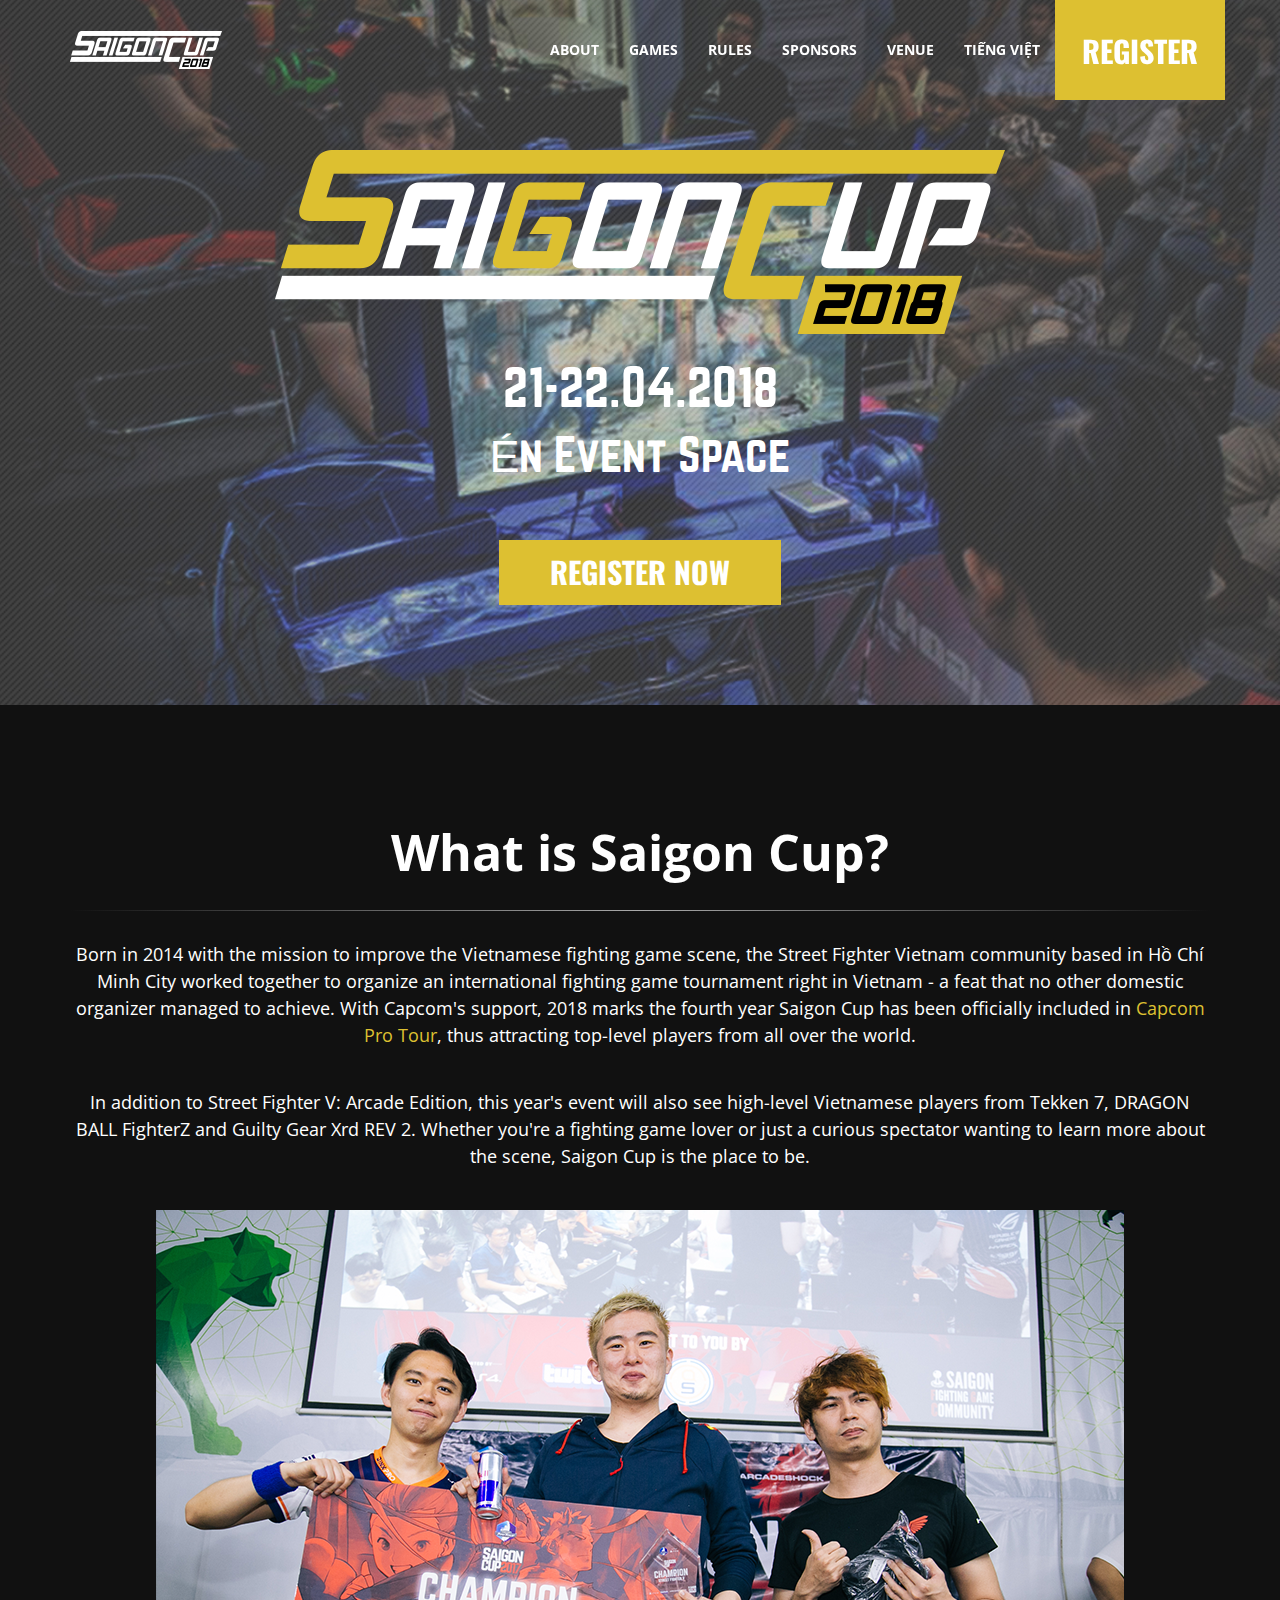
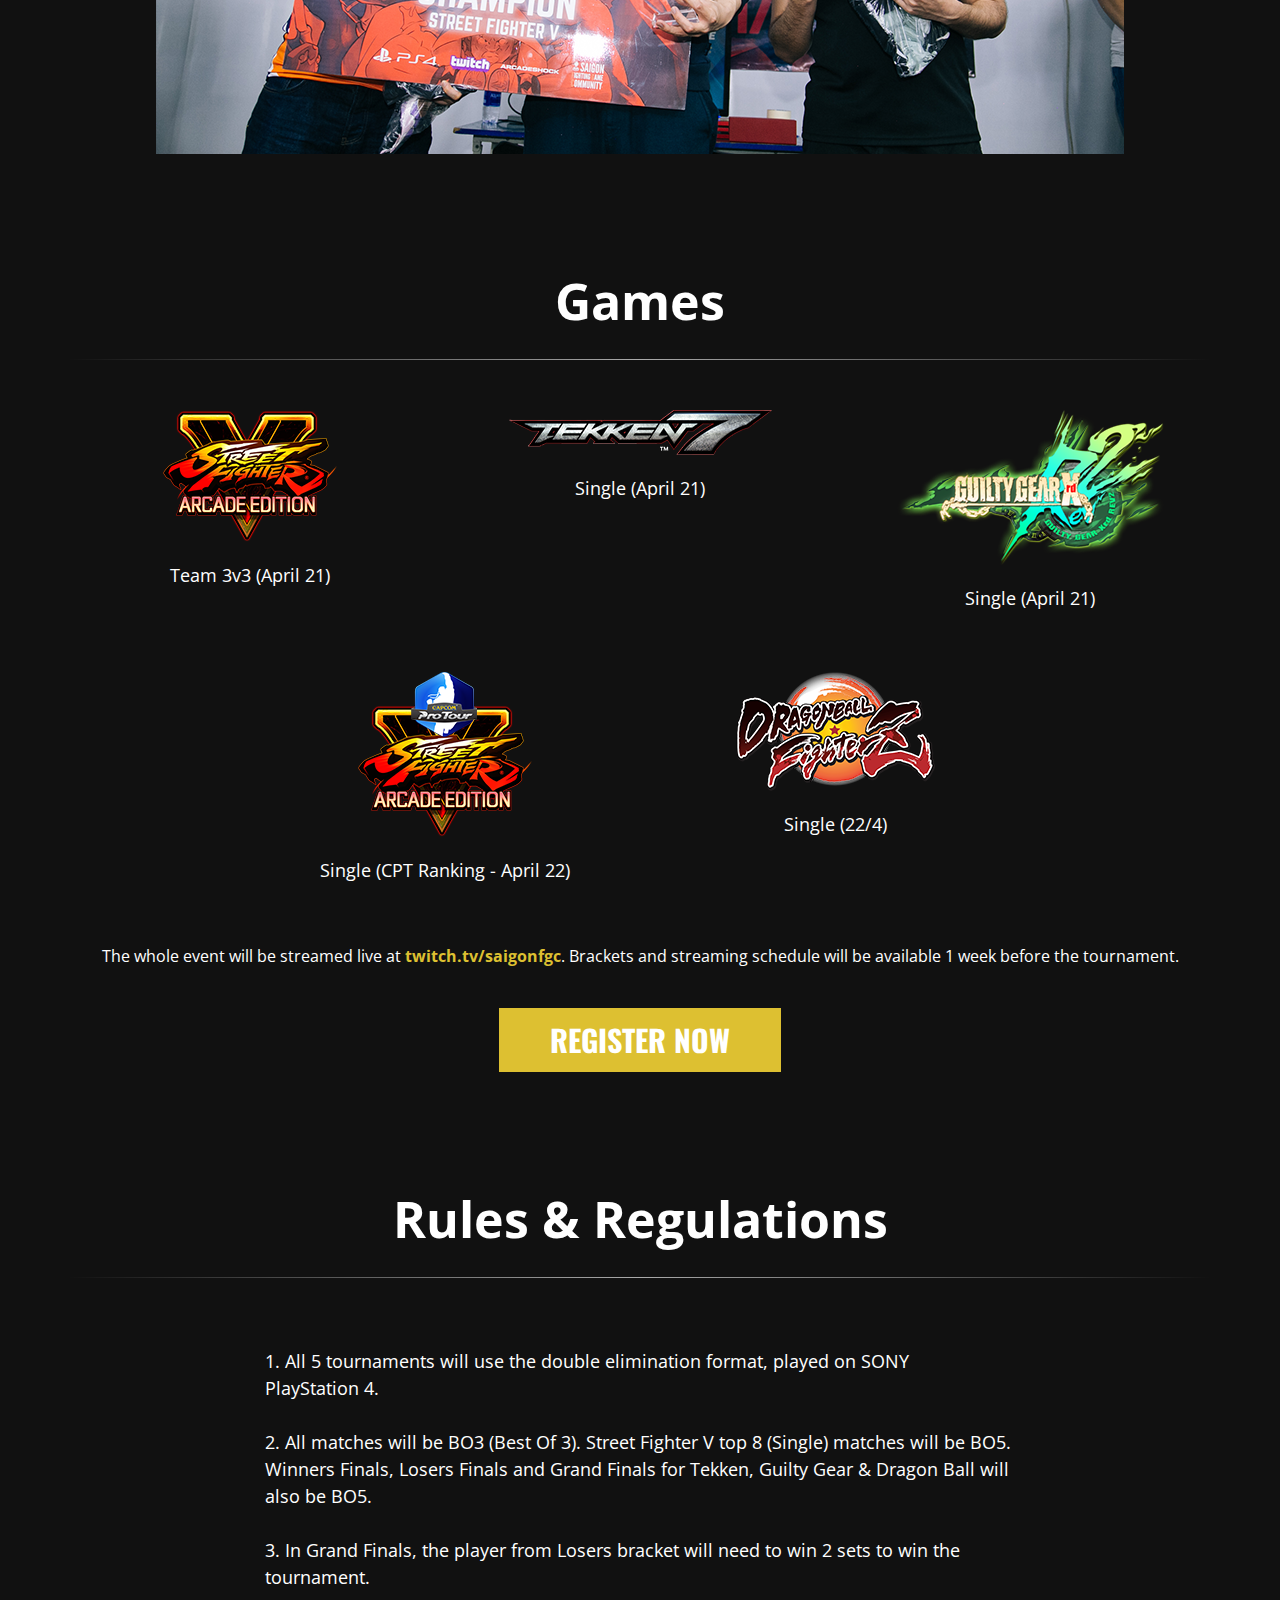
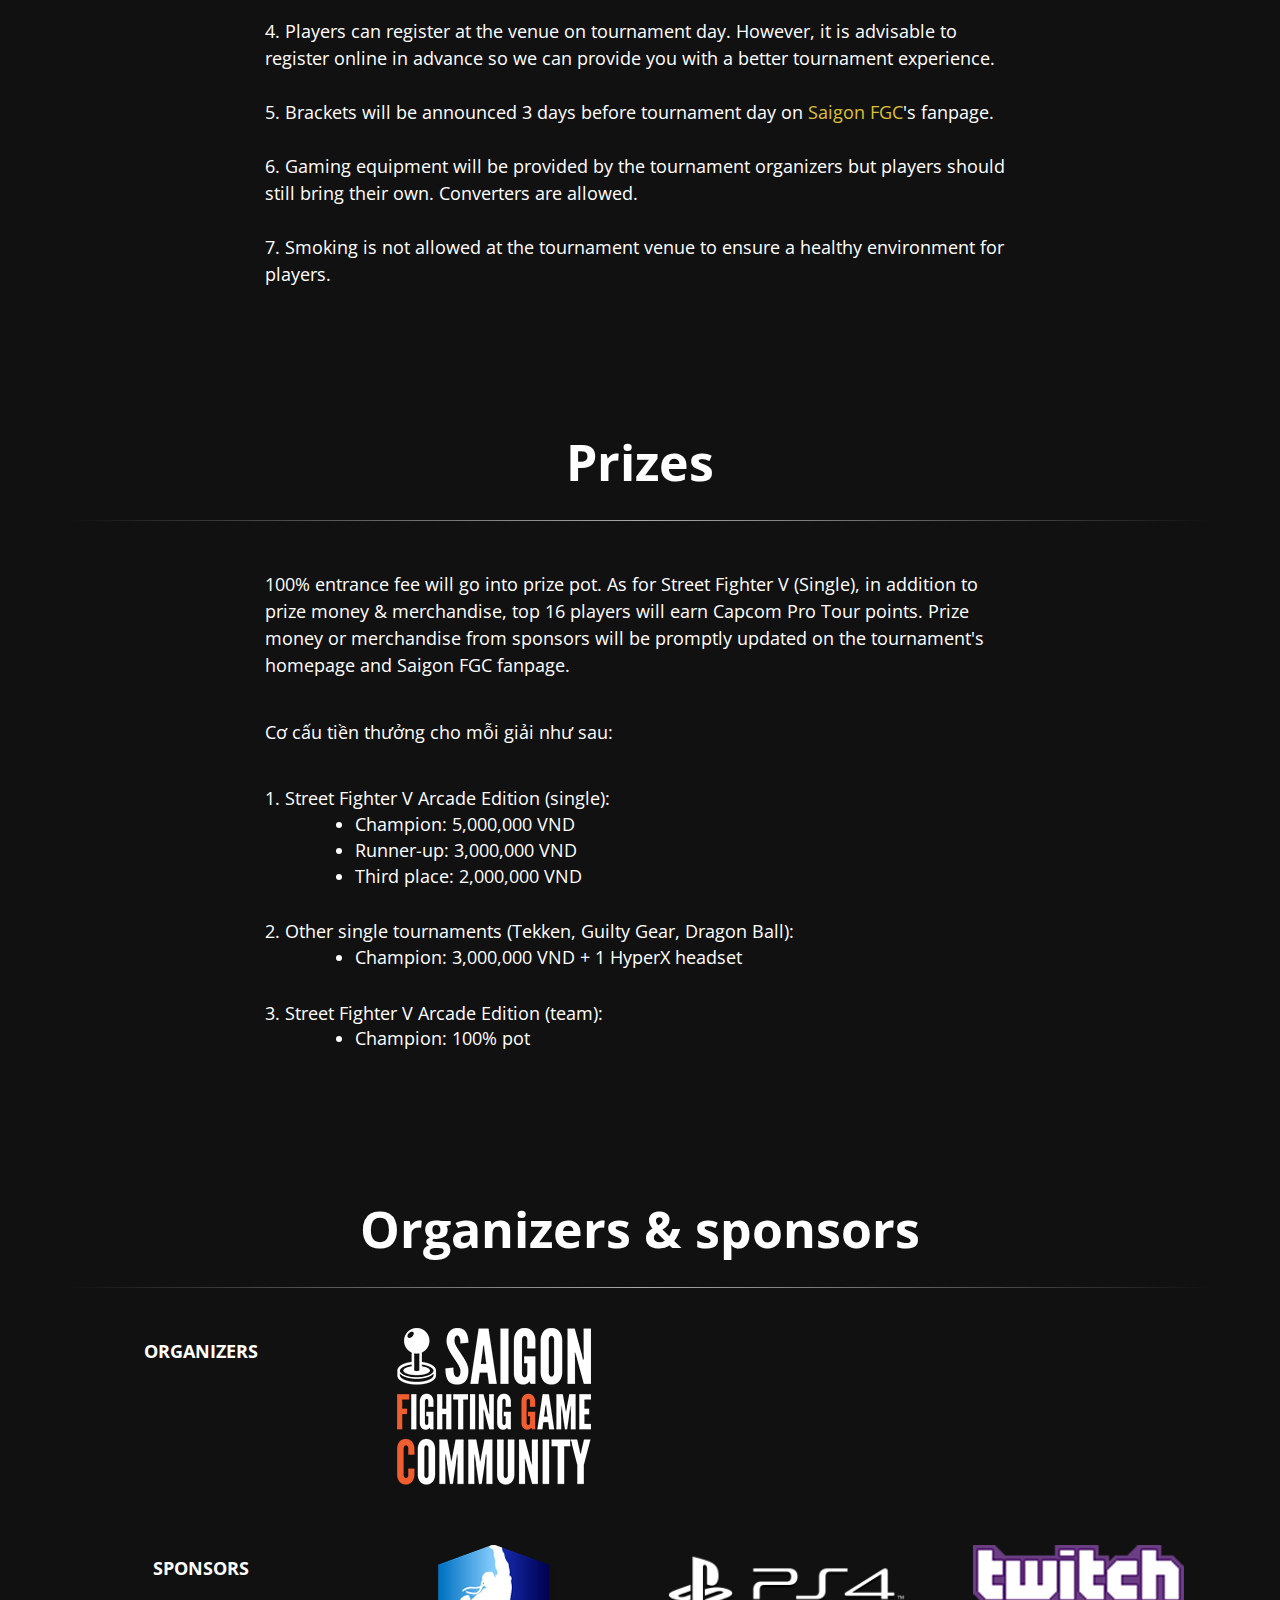
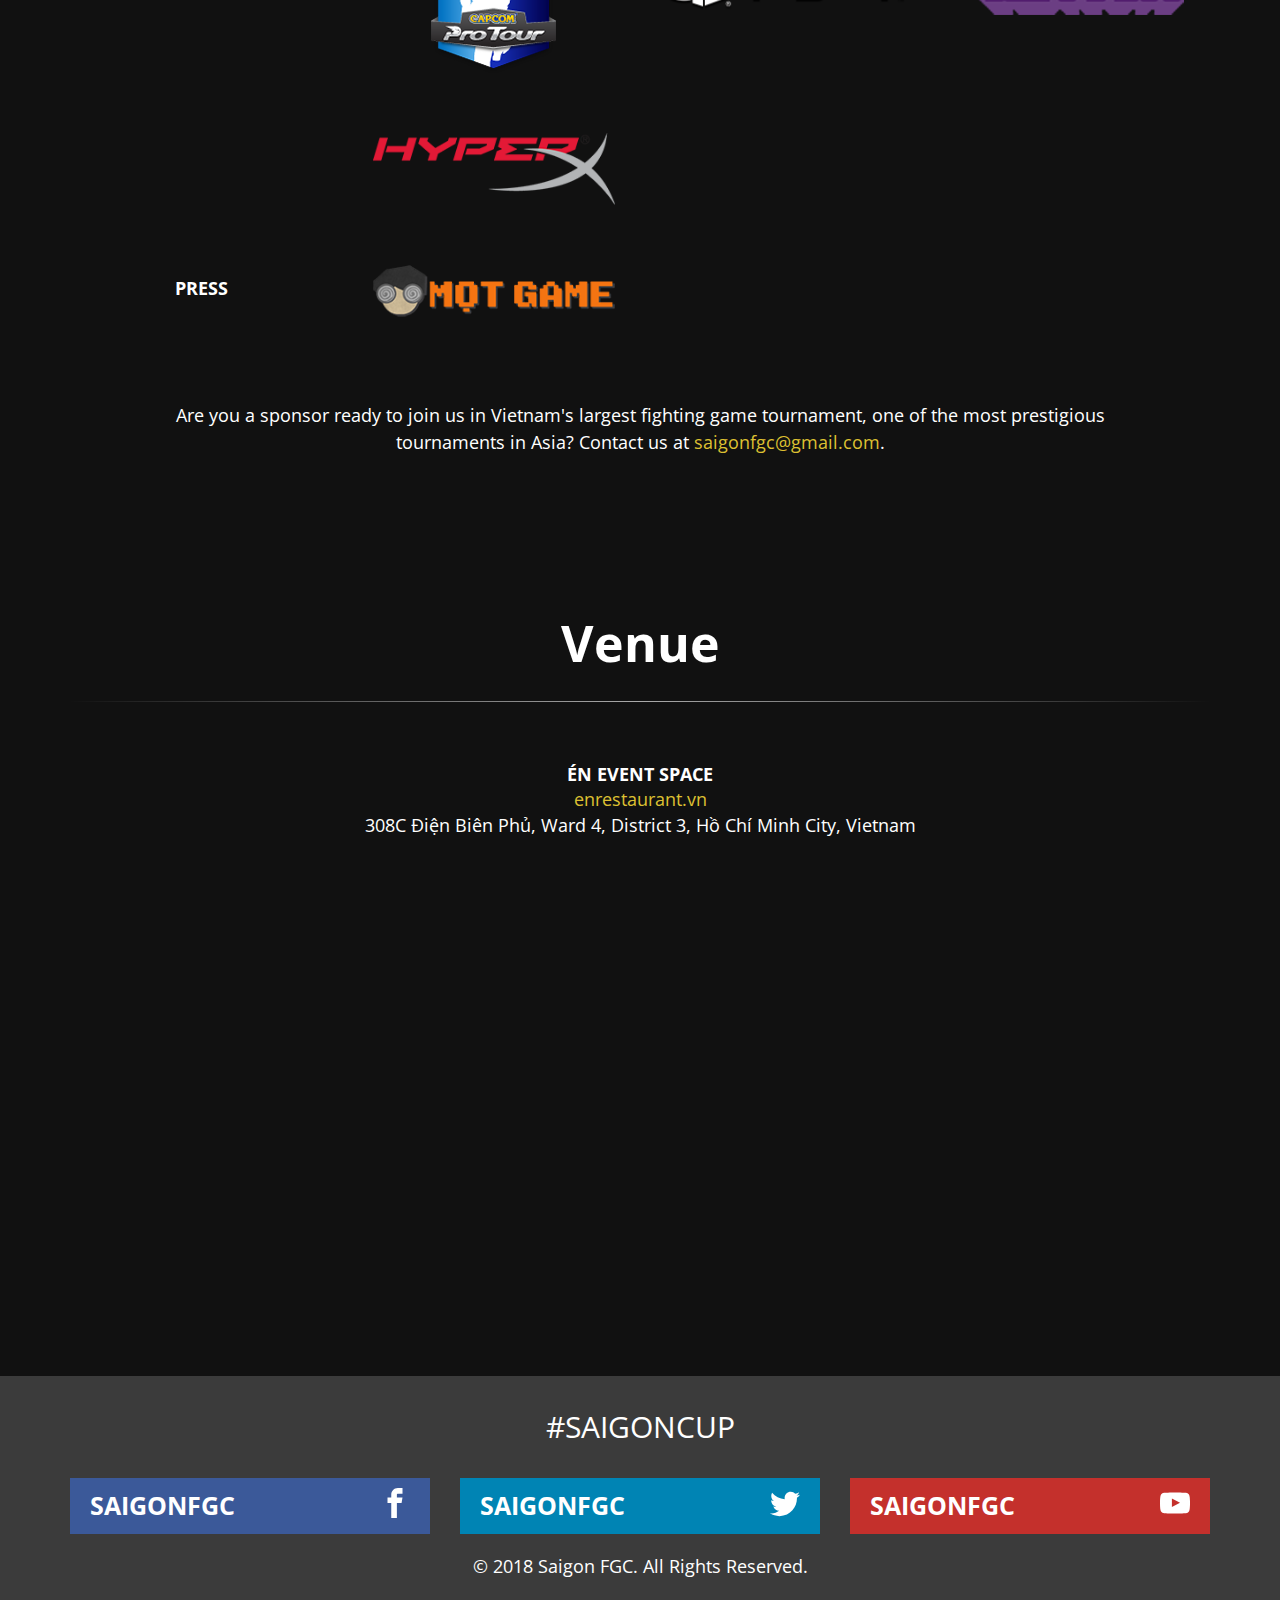
==== en/index.html @ dfd93132 "Update documentation" ====
<!doctype html> <html> <head> <meta content="IE=edge" http-equiv=X-UA-Compatible> <meta charset=utf-8> <meta name=viewport content="width=device-width, initial-scale=1, shrink-to-fit=no"> <link rel=apple-touch-icon sizes=180x180 href="/apple-touch-icon.png"> <link rel=icon type="image/png" href="/favicon-32x32.png" sizes=32x32> <link rel=icon type="image/png" href="/favicon-16x16.png" sizes=16x16> <link rel=manifest href="/manifest.json"> <link rel=mask-icon href="/safari-pinned-tab.svg" color="#5bbad5"> <meta name=theme-color content="#ffffff"> <title>Saigon Cup 2018</title> <meta property="og:image" content="https://saigoncup2017.sf-vietnam.com/images/trailer.png"/> <meta property="og:description" content="Vietnam's major fighting games tournament"/> <link rel=stylesheet href="https://maxcdn.bootstrapcdn.com/bootstrap/3.3.7/css/bootstrap.min.css" integrity="sha384-BVYiiSIFeK1dGmJRAkycuHAHRg32OmUcww7on3RYdg4Va+PmSTsz/K68vbdEjh4u" crossorigin=anonymous> <link href="https://fonts.googleapis.com/css?family=Open+Sans:400,800|Oswald" rel=stylesheet> <link href="/stylesheets/fonts.css" rel=stylesheet /> <link href="/stylesheets/site.css" rel=stylesheet /> </head> <body class="en en_index"> <svg style="position: absolute; width: 0; height: 0; overflow: hidden;" version="1.1" xmlns="http://www.w3.org/2000/svg" xmlns:xlink="http://www.w3.org/1999/xlink"> <defs> <symbol id=icon-fakebook viewBox="0 0 32 32"> <title>fakebook</title> <path d="M19 6h5v-6h-5c-3.86 0-7 3.14-7 7v3h-4v6h4v16h6v-16h5l1-6h-6v-3c0-0.542 0.458-1 1-1z"></path> </symbol> <symbol id=icon-twatter viewBox="0 0 32 32"> <title>twatter</title> <path d="M32 7.075c-1.175 0.525-2.444 0.875-3.769 1.031 1.356-0.813 2.394-2.1 2.887-3.631-1.269 0.75-2.675 1.3-4.169 1.594-1.2-1.275-2.906-2.069-4.794-2.069-3.625 0-6.563 2.938-6.563 6.563 0 0.512 0.056 1.012 0.169 1.494-5.456-0.275-10.294-2.888-13.531-6.862-0.563 0.969-0.887 2.1-0.887 3.3 0 2.275 1.156 4.287 2.919 5.463-1.075-0.031-2.087-0.331-2.975-0.819 0 0.025 0 0.056 0 0.081 0 3.181 2.263 5.838 5.269 6.437-0.55 0.15-1.131 0.231-1.731 0.231-0.425 0-0.831-0.044-1.237-0.119 0.838 2.606 3.263 4.506 6.131 4.563-2.25 1.762-5.075 2.813-8.156 2.813-0.531 0-1.050-0.031-1.569-0.094 2.913 1.869 6.362 2.95 10.069 2.95 12.075 0 18.681-10.006 18.681-18.681 0-0.287-0.006-0.569-0.019-0.85 1.281-0.919 2.394-2.075 3.275-3.394z"></path> </symbol> <symbol id=icon-jewtube viewBox="0 0 32 32"> <title>jewtube</title> <path d="M31.681 9.6c0 0-0.313-2.206-1.275-3.175-1.219-1.275-2.581-1.281-3.206-1.356-4.475-0.325-11.194-0.325-11.194-0.325h-0.012c0 0-6.719 0-11.194 0.325-0.625 0.075-1.987 0.081-3.206 1.356-0.963 0.969-1.269 3.175-1.269 3.175s-0.319 2.588-0.319 5.181v2.425c0 2.587 0.319 5.181 0.319 5.181s0.313 2.206 1.269 3.175c1.219 1.275 2.819 1.231 3.531 1.369 2.563 0.244 10.881 0.319 10.881 0.319s6.725-0.012 11.2-0.331c0.625-0.075 1.988-0.081 3.206-1.356 0.962-0.969 1.275-3.175 1.275-3.175s0.319-2.587 0.319-5.181v-2.425c-0.006-2.588-0.325-5.181-0.325-5.181zM12.694 20.15v-8.994l8.644 4.513-8.644 4.481z"></path> </symbol> </defs> </svg> <div class=header id=head> <nav id=top-nav class="navbar navbar-fixed-top"> <div class=container> <div class="navbar-header hidden-xs hidden-sm"> <a class=navbar-brand href="#head"> <img src="/images/sgc-logo-small.png" alt="Sgc logo small"/> </a> </div> <ul class="nav navbar-nav navbar-right"> <li><a class="small-nav hidden-xs" href="#about">About</a></li> <li><a class="small-nav hidden-xs" href="#games">Games</a></li> <li><a class="small-nav hidden-xs" href="#rules">Rules</a></li> <li><a class="small-nav hidden-xs" href="#sponsors">sponsors</a></li> <li><a class="small-nav hidden-xs" href="#venue">Venue</a></li> <li class=xs-left><a class=language-picker href="/">Tiếng Việt</a></li> <li class=xs-right><a target=_blank rel=noopener href="https://goo.gl/forms/3yOLox5AulwyW3uG3" class="register btn">Register</a></li> </ul> </div> </nav> <div class=container> <div class=row> <div class=col-xs-12> <img src="/images/sgc-logo.png" class="main-logo img-responsive" alt="Sgc logo"/> </div> <div class=col-xs-12> <p class=subheader> <span class=date>21-22.04.2018</span><br> Én Event Space </p> </div> </div> <div class="row text-center"> <div class=col-xs-12> <a target=_blank rel=noopener href="https://goo.gl/forms/3yOLox5AulwyW3uG3" class="btn register-now">Register now</a> </div> </div> </div> </div> <div class="container content"> <div class=row> <div id=about class=col-xs-12> <h1>What is Saigon Cup?</h1> <p>Born in 2014 with the mission to improve the Vietnamese fighting game scene, the Street Fighter Vietnam community based in Hồ Chí Minh City worked together to organize an international fighting game tournament right in Vietnam - a feat that no other domestic organizer managed to achieve. With Capcom's support, 2018 marks the fourth year Saigon Cup has been officially included in <a target=_blank rel=noopener href="http://capcomprotour.com/schedule/">Capcom Pro Tour</a>, thus attracting top-level players from all over the world. </p> <p>In addition to Street Fighter V: Arcade Edition, this year's event will also see high-level Vietnamese players from Tekken 7, DRAGON BALL FighterZ and Guilty Gear Xrd REV 2. Whether you're a fighting game lover or just a curious spectator wanting to learn more about the scene, Saigon Cup is the place to be. </p> <img src="/images/pornchannnnn.png" class="trailer center-block img-responsive" alt=Pornchannnnn /> </div> </div> <div class=row> <div id=games class=col-xs-12> <h1>Games</h1> </div> </div> <div class=row> <div class="col-sm-12 col-md-4"> <img src="/images/sf-3v3-logo.png" class="game-logo center-block img-responsive" alt="Sf 3v3 logo"/> <p> Team 3v3 (April 21) </p> </div> <div class="col-sm-12 col-md-4"> <img src="/images/t7-logo.png" class="game-logo center-block img-responsive" alt="T7 logo"/> <p>Single (April 21)</p> </div> <div class="col-sm-12 col-md-4"> <img src="/images/gg-logo.png" class="game-logo center-block img-responsive" alt="Gg logo"/> <p>Single (April 21)</p> </div> <div class="col-sm-12 col-md-4 col-md-offset-2"> <img src="/images/sf-logo.png" class="game-logo center-block img-responsive" alt="Sf logo"/> <p> Single (CPT Ranking - April 22) </p> </div> <div class="col-sm-12 col-md-4"> <img src="/images/dbfz-logo.png" class="game-logo center-block img-responsive" alt="Dbfz logo"/> <p>Single (22/4)</p> </div> <div class=col-xs-12> <p class=subtext> The whole event will be streamed live at <a target=_blank rel=noopener href="https://www.twitch.tv/saigonfgc">twitch.tv/saigonfgc</a>. Brackets and streaming schedule will be available 1 week before the tournament. </p> </div> <div class=col-xs-12> <a target=_blank rel=noopener href="https://goo.gl/forms/3yOLox5AulwyW3uG3" class="btn register-now">Register now</a> </div> </div> <div class=row> <div id=rules class=col-xs-12> <h1>Rules & Regulations</h1> </div> <div class="col-sm-12 col-md-10 col-md-offset-1 col-lg-offset-2 col-lg-8 rules"> <p> 1. All 5 tournaments will use the double elimination format, played on SONY PlayStation&nbsp;4. </p> <p> 2. All matches will be BO3 (Best Of 3). Street Fighter V top 8 (Single) matches will be BO5. Winners Finals, Losers Finals and Grand Finals for Tekken, Guilty Gear & Dragon Ball will also be BO5. </p> <p> 3. In Grand Finals, the player from Losers bracket will need to win 2 sets to win the tournament. </p> <p> 4. Players can register at the venue on tournament day. However, it is advisable to register online in advance so we can provide you with a better tournament experience. </p> <p> 5. Brackets will be announced 3 days before tournament day on <a target=_blank rel=noopener href="https://www.facebook.com/SaigonFGC/">Saigon FGC</a>'s fanpage. </p> <p> 6. Gaming equipment will be provided by the tournament organizers but players should still bring their own. Converters are allowed. </p> <p> 7. Smoking is not allowed at the tournament venue to ensure a healthy environment for players. </p> </div> </div> <div class=row> <div class=col-xs-12> <h1>Prizes</h1> </div> <div class="col-sm-12 col-md-10 col-md-offset-1 col-lg-offset-2 col-lg-8 prizes"> <p>100% entrance fee will go into prize pot. As for Street Fighter V (Single), in addition to prize money & merchandise, top 16 players will earn Capcom Pro Tour points. Prize money or merchandise from sponsors will be promptly updated on the tournament's homepage and Saigon FGC fanpage. </p> <p>Cơ cấu tiền thưởng cho mỗi giải như sau:</p> <div> 1. Street Fighter V Arcade Edition (single):<br/> <ul class=prize-list> <li>Champion: 5,000,000 VND</li> <li>Runner-up: 3,000,000 VND</li> <li>Third place: 2,000,000 VND</li> </ul> </div> <div> 2. Other single tournaments (Tekken, Guilty Gear, Dragon Ball):<br/> <ul class=prize-list> <li>Champion: 3,000,000 VND + 1 HyperX headset</li> </ul> </div> <div> 3. Street Fighter V Arcade Edition (team):<br/> <ul class=prize-list> <li>Champion: 100% pot</li> </ul> </div> </div> </div> <div class=row> <div id=sponsors class=col-xs-12> <h1>Organizers & sponsors</h1> </div> </div> <div class="row organizers-row"> <div class=col-md-3> <p>Organizers</p> </div> <div class=col-md-3> <a target=_blank rel=noopener href="https://www.facebook.com/SaigonFGC/"> <img src="/images/sgfgc-logo.png" class="center-block img-responsive" alt="Sgfgc logo"/> </a> </div> </div> <div class="row organizers-row"> <div class=col-md-3> <p>sponsors</p> </div> <div class=col-md-3> <img src="/images/protour-logo.png" class="center-block img-responsive" alt="Protour logo"/> </div> <div class=col-md-3> <img src="/images/ps4-logo.png" class="center-block img-responsive" alt="Ps4 logo"/> </div> <div class=col-md-3> <img src="/images/twitch-logo.png" class="center-block img-responsive" alt="Twitch logo"/> </div> </div> <div class="row organizers-row"> <div class="col-md-offset-3 col-md-3"> <img src="/images/hyperx-logo.png" class="center-block img-responsive" alt="Hyperx logo"/> </div> </div> <div class="row organizers-row"> <div class=col-md-3> <p>Press</p> </div> <div class=col-md-3> <img src="/images/motgame-logo.png" class="center-block img-responsive" alt="Motgame logo"/> </div> </div> <div class=row> <div class="col-md-12 col-lg-10 col-lg-offset-1"> <p>Are you a sponsor ready to join us in Vietnam's largest fighting game tournament, one of the most prestigious tournaments in Asia? Contact us at <a href="mailto:saigonfgc@gmail.com">saigonfgc@gmail.com</a>. </p> </div> </div> <div class=row> <div id=venue class=col-xs-12> <h1>Venue</h1> </div> <div class=col-xs-12> <div class=venue-name>ÉN EVENT SPACE</div> <a class=venue-link href="INFINITY GAME ZONE PHÚ THỌ" target=_blank rel=noopener>enrestaurant.vn</a> <div>308C Điện Biên Phủ, Ward 4, District 3, Hồ Chí Minh City, Vietnam</div> </div> <div class="col-md-12 col-lg-10 col-lg-offset-1 map"> <iframe src="https://www.google.com/maps/embed?pb=!1m18!1m12!1m3!1d3919.457938322113!2d106.68078181524726!3d10.776195692321664!2m3!1f0!2f0!3f0!3m2!1i1024!2i768!4f13.1!3m3!1m2!1s0x31752f242e0f0ffd%3A0xc57f4a5451ba4e36!2zTmjDoCBow6BuZyDDiW4gVGVhIEhvdXNlICYgUmVzdGF1cmFudA!5e0!3m2!1sen!2s!4v1519562458910" width="100%" height=450 frameborder=0 style="border:0" allowfullscreen></iframe> </div> </div> </div> <div class=footer> <div class=container> <div class=row> <div class="col-xs-12 hashtag"> #SAIGONCUP </div> <div class="col-xs-12 col-sm-4"> <a class="s-link fakebook" target=_blank rel=noopener href="https://www.facebook.com/SaigonFGC/"> <span>SAIGONFGC</span> <svg class="icon icon-fakebook"><use xlink:href="#icon-fakebook"></use></svg> </a> </div> <div class="col-xs-12 col-sm-4"> <a class="s-link twatter" target=_blank rel=noopener href="https://twitter.com/saigonfgc"> <span>SAIGONFGC</span> <svg class="icon icon-twatter"><use xlink:href="#icon-twatter"></use></svg> </a> </div> <div class="col-xs-12 col-sm-4"> <a class="s-link jewtube" target=_blank rel=noopener href="https://www.youtube.com/channel/UCXKJS58sqzsy0ntJgH3YCXQ"> <span>SAIGONFGC</span> <svg class="icon icon-jewtube"><use xlink:href="#icon-jewtube"></use></svg> </a> </div> <div class="col-xs-12 copyright"> &copy; 2018 Saigon FGC. All Rights Reserved. </div> </div> </div> </div> <script src="https://ajax.googleapis.com/ajax/libs/jquery/3.1.1/jquery.min.js"></script> <script src="https://maxcdn.bootstrapcdn.com/bootstrap/3.3.7/js/bootstrap.min.js" integrity=sha384-Tc5IQib027qvyjSMfHjOMaLkfuWVxZxUPnCJA7l2mCWNIpG9mGCD8wGNIcPD7Txa crossorigin=anonymous></script> <script>
      $('#top-nav').affix({
        offset: {
          top: 1
        }
      });
    </script> <script src="/javascripts/shoryuken.js"></script> </body> </html>
---- stylesheets/fonts.css ----
@font-face{font-family:'norwester';src:url('norwester.ttf') format("truetype")}
---- stylesheets/site.css ----
body{background-color:#111;color:white;font-family:"Open Sans", sans-serif;font-size:18px}p a{color:#ddc031;text-decoration:none}p a:hover,p a:active{text-decoration:underline;color:#ddc031}p a:visited{text-decoration:none;color:#ddc031}.btn{border-radius:0;background-color:#DDC031;font-weight:bold;font-family:Oswald, sans-serif;color:white}.register-now{padding:10px 50px;font-size:30px;text-transform:uppercase}.language-picker:hover{text-decoration:none}.navbar-brand{height:100px;display:flex;align-items:center}.affix{background-color:#3b3b3b}nav{transition:background-color 0.5s}.header{background-image:url("/images/bg.jpg");background-size:cover;background-position:center;padding:100px 0}@media (max-width: 767px){.header{padding-left:20px}}.header .navbar{font-size:14px;border-radius:0;text-transform:uppercase;font-weight:bold;vertical-align:middle}.header .navbar .navbar-nav li a{padding-top:0;padding-bottom:0;height:100px;line-height:100px;vertical-align:middle}@media (max-width: 767px){.header .navbar .navbar-nav li a{height:50px;line-height:50px}}@media (min-width: 992px){.header .navbar .small-nav,.header .navbar .language-picker{line-height:50px}}.header .navbar .register{color:white;width:170px;height:100px;font-size:30px;text-align:center;vertical-align:middle;line-height:100px;padding:0}.header .navbar .register:hover,.header .navbar .register:active{background-color:#DDC031;color:#111}.header .navbar .register:visited{text-decoration:none;color:white}@media (max-width: 991px){.header .navbar .register{width:140px}}.header .navbar a{color:white}.header .navbar a:hover{color:#ddc031}.header .main-logo{margin:50px auto 20px auto}.header .subheader{text-align:center;font-size:45px;font-family:norwester, sans-serif;color:white;margin-bottom:50px}.header .subheader .date{font-size:50px}.content{text-align:center}.content h1{padding-top:100px;font-weight:bold;font-size:50px;border-bottom:1px solid transparent;padding-bottom:30px;margin-bottom:30px;-moz-border-image:-moz-linear-gradient(left, #111 0%, #aaa 50%, #111 100%);-webkit-border-image:-webkit-linear-gradient(left, #111 0%, #aaa 50%, #111 100%);border-image:linear-gradient(to right, #111 0%, #aaa 50%, #111 100%);border-image-slice:1}.content p{line-height:1.5;margin-bottom:40px;margin-top:20px}.trailer{max-height:700px}.game-logo{padding:20px 20px 0 20px;max-height:200px}@media (min-width: 992px) and (max-width: 1199px){.game-logo{max-height:180px}}.subtext{font-size:16px}.subtext a{font-weight:bold}.rules{margin-top:20px}.rules p{text-align:left;line-height:1.5;margin-bottom:1.5em}.prizes{text-align:left}.prize-list{margin-left:50px;margin-bottom:30px}.organizers-row{margin-bottom:40px}.organizers-row p{text-transform:uppercase;font-weight:bold}.organizers-row img{padding:10px}.venue-name{margin-top:30px;font-weight:bold}.venue-link{color:#ddc031}.venue-link:visited,.venue-link:hover,.venue-link:active{color:#ddc031}.map{margin-top:30px;margin-bottom:50px}.footer{background-color:#3b3b3b}.footer .hashtag{font-size:30px;text-transform:uppercase;text-align:center;margin:30px 0}.footer .s-link{color:white;text-decoration:none;display:block;padding:10px 20px;font-size:25px;font-weight:bold}.footer .s-link svg{width:30px;height:30px;float:right;fill:currentColor}.footer .s-link.fakebook{background-color:#3b5999}.footer .s-link.fakebook:hover{color:#3b5999;background-color:white}.footer .s-link.twatter{background-color:#0084b4}.footer .s-link.twatter:hover{color:#0084b4;background-color:white}.footer .s-link.jewtube{background-color:#c4302c}.footer .s-link.jewtube:hover{color:#c4302c;background-color:white}.footer .copyright{text-align:center;padding:20px}.footer .archives{text-align:center;margin:30px 0 0 0}.footer .archives span{margin:0 10px}@media (max-width: 767px){nav li{display:inline-block}nav li.xs-right{float:right}nav li.xs-left{float:left}.content h1{padding-top:50px}}
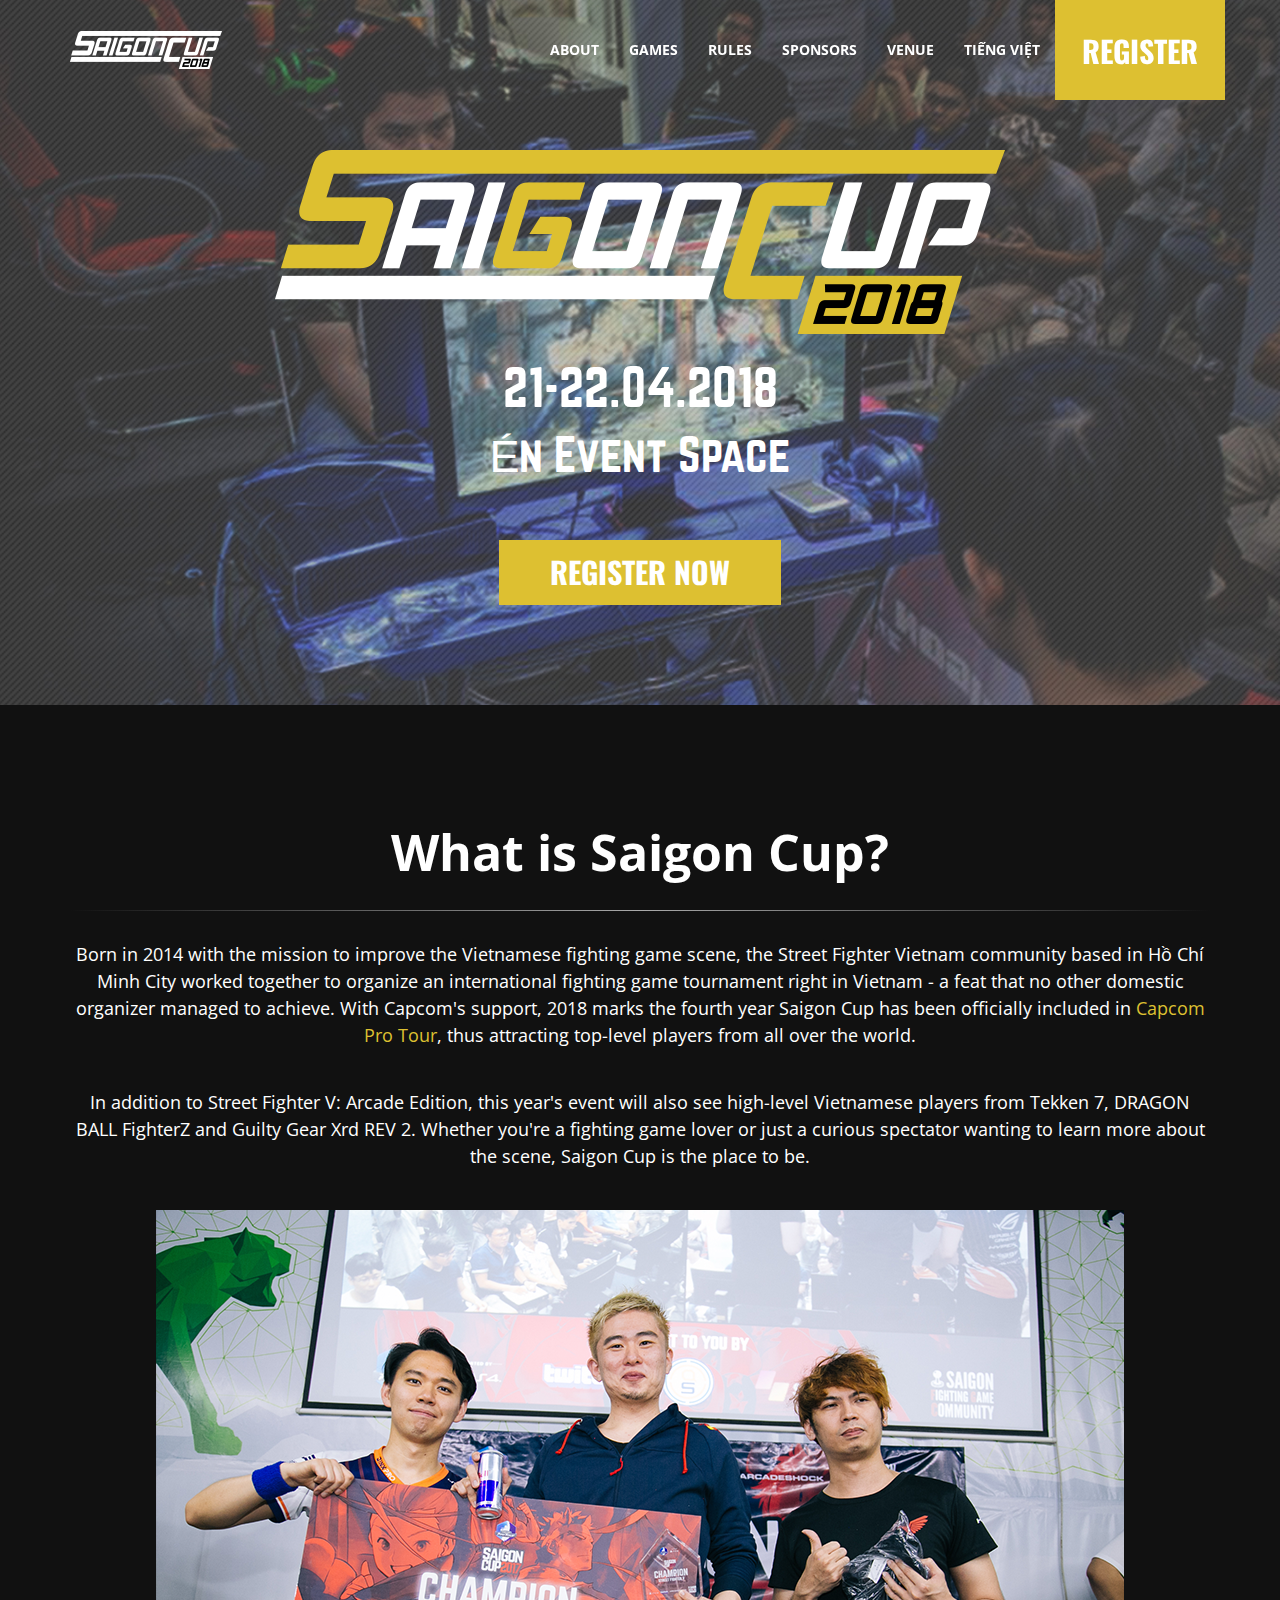
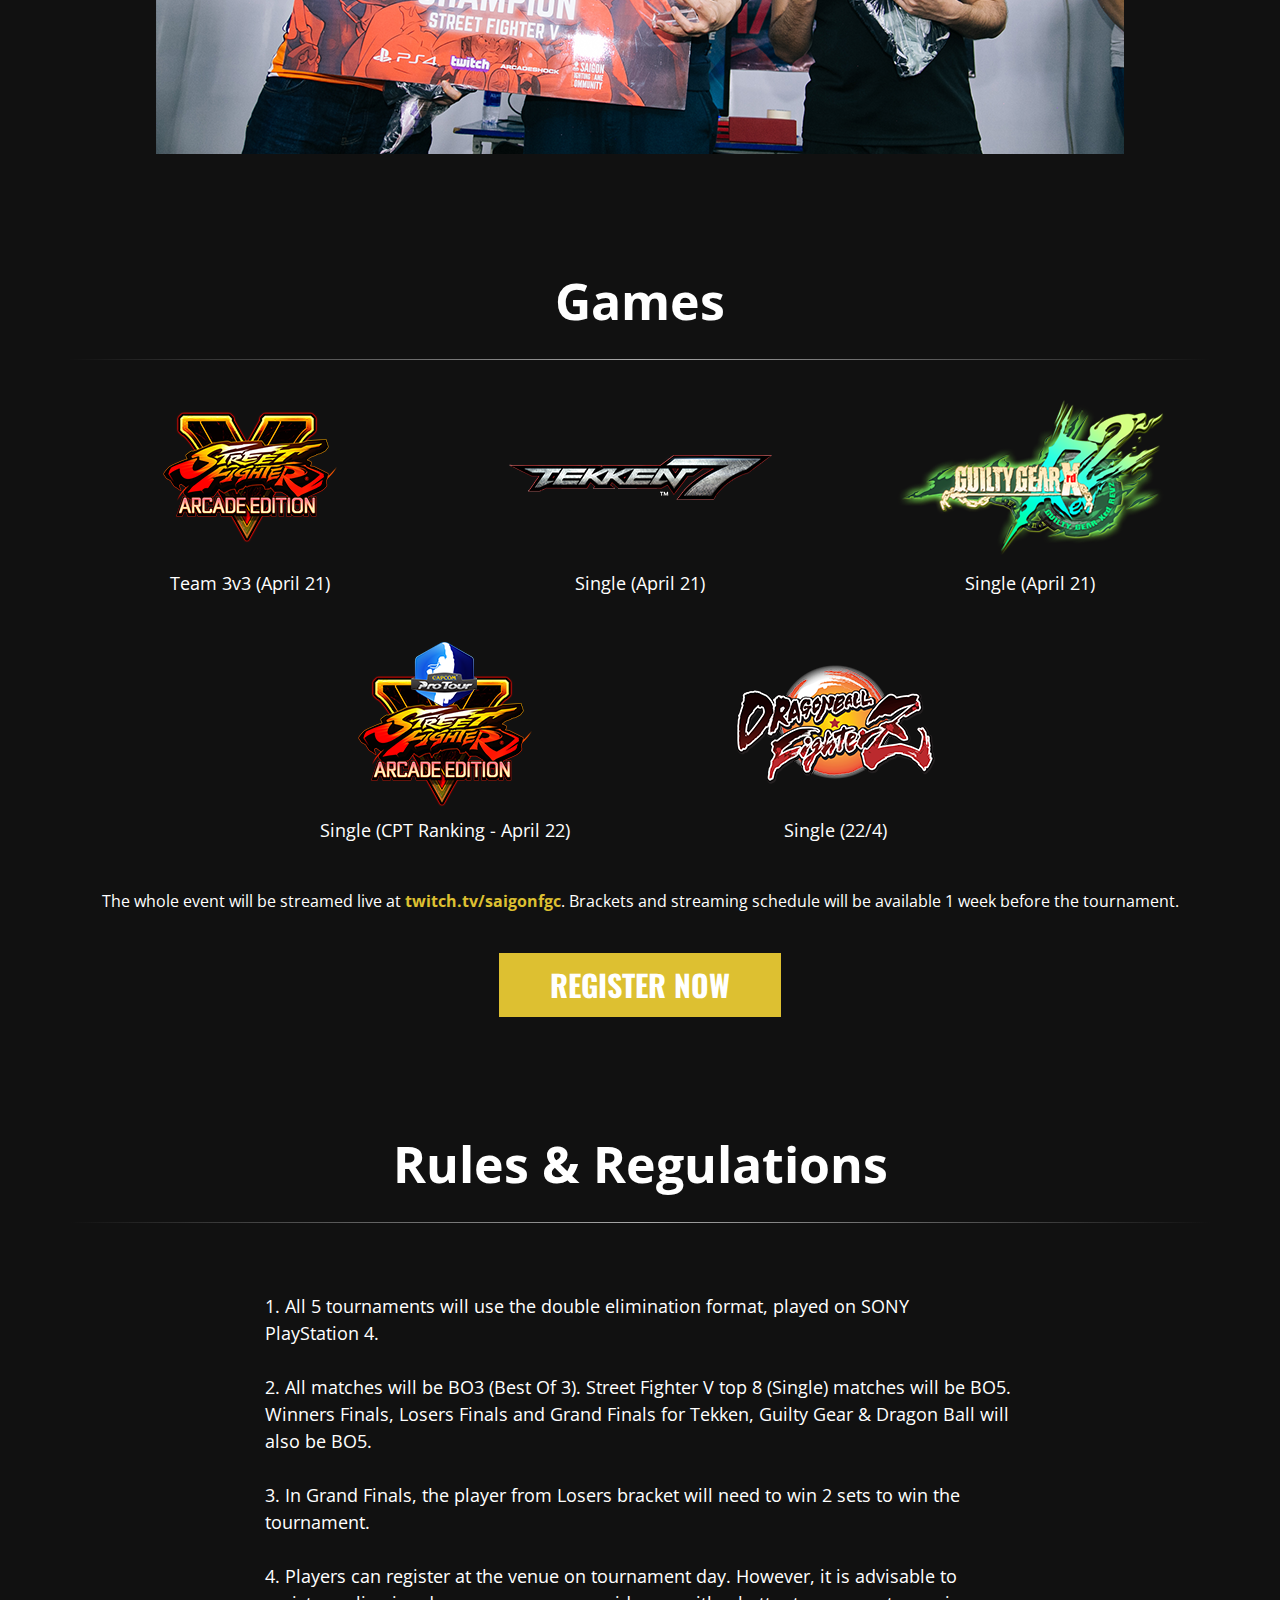
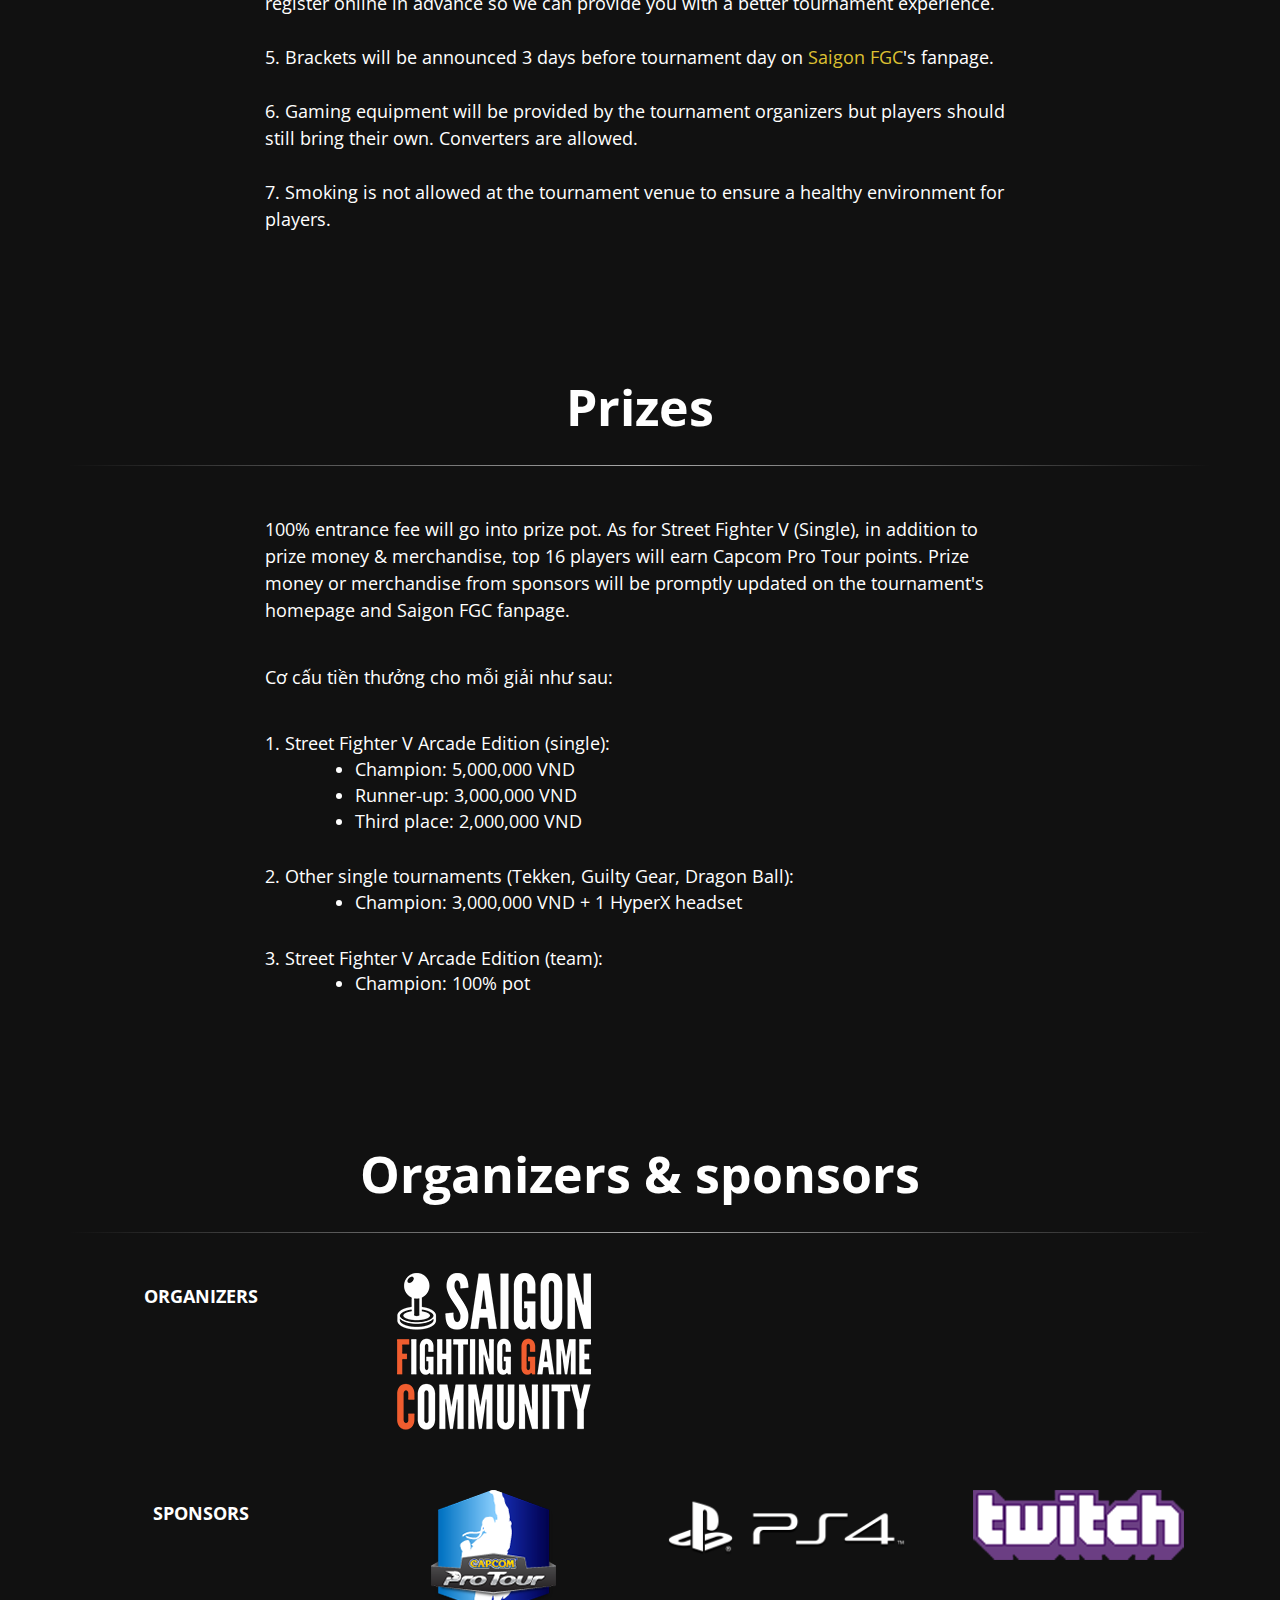
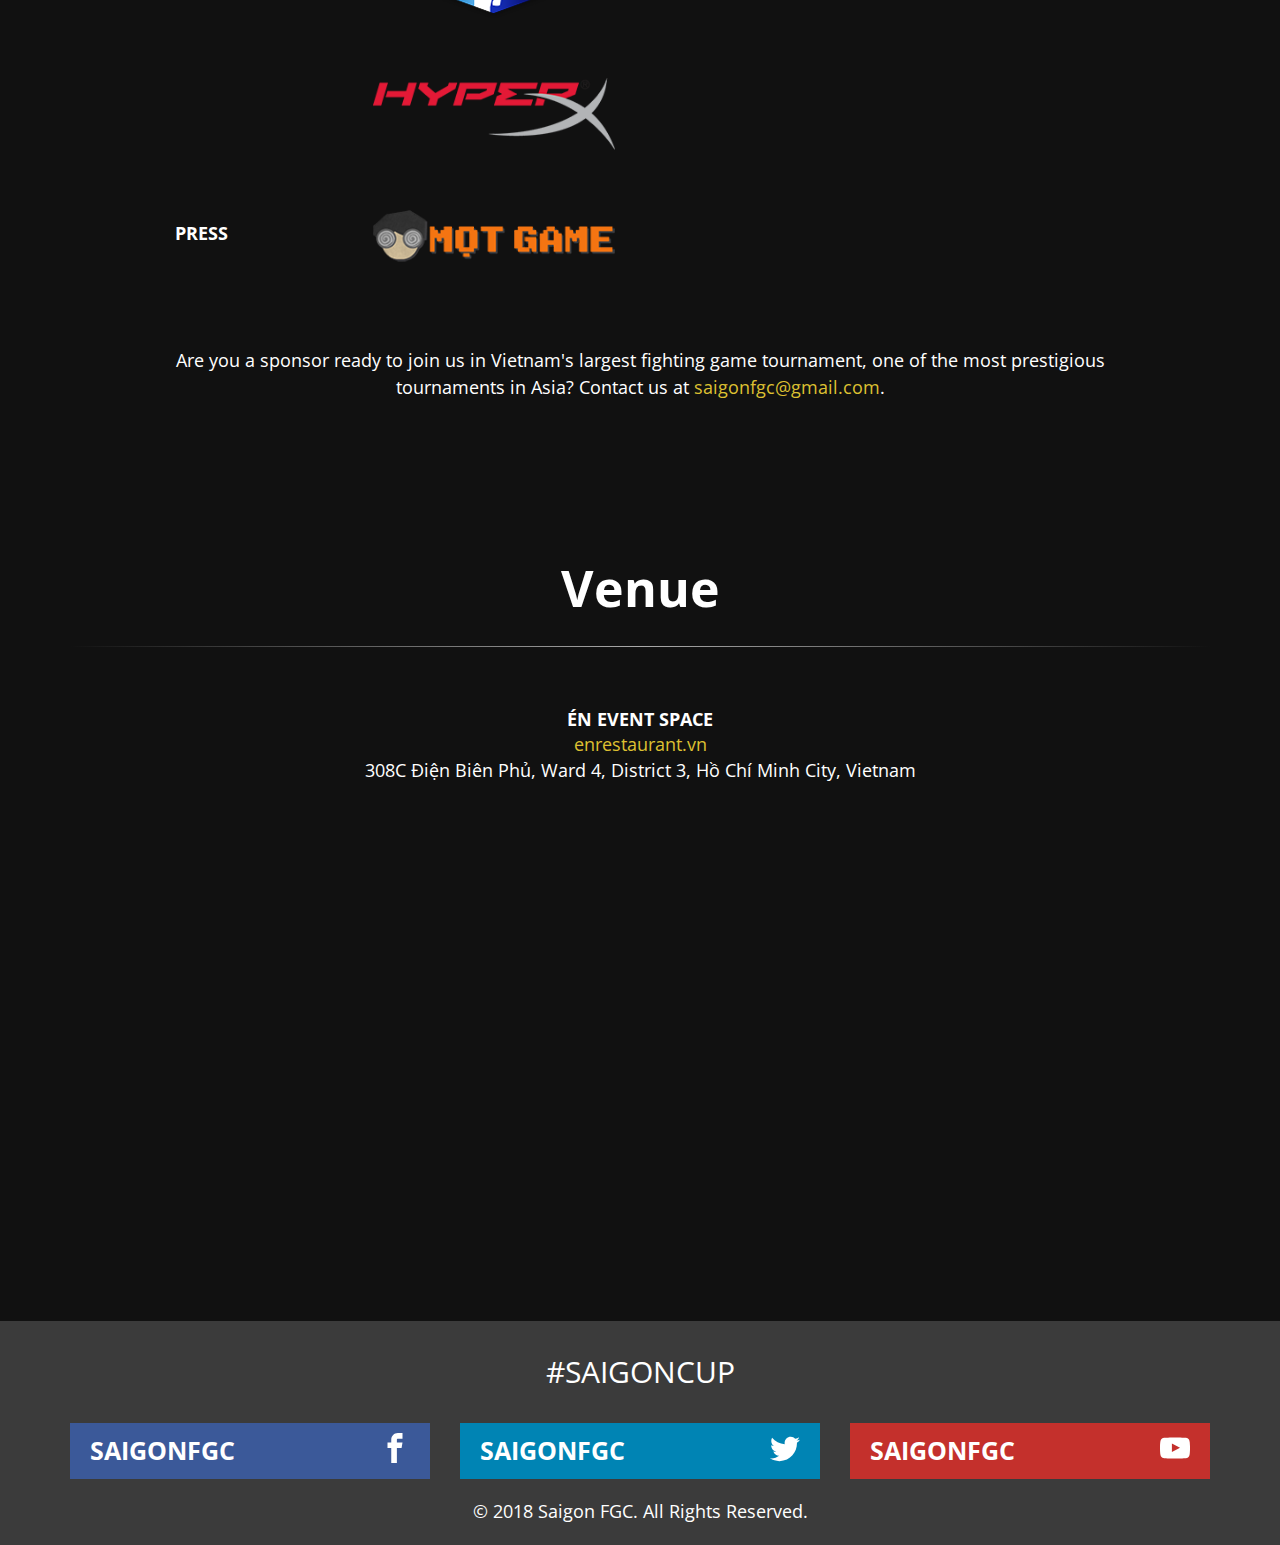
==== commit 915ba9da: "Update documentation" ====
--- a/en/index.html
+++ b/en/index.html
@@ -1,4 +1,4 @@
-<!doctype html> <html> <head> <meta content="IE=edge" http-equiv=X-UA-Compatible> <meta charset=utf-8> <meta name=viewport content="width=device-width, initial-scale=1, shrink-to-fit=no"> <link rel=apple-touch-icon sizes=180x180 href="/apple-touch-icon.png"> <link rel=icon type="image/png" href="/favicon-32x32.png" sizes=32x32> <link rel=icon type="image/png" href="/favicon-16x16.png" sizes=16x16> <link rel=manifest href="/manifest.json"> <link rel=mask-icon href="/safari-pinned-tab.svg" color="#5bbad5"> <meta name=theme-color content="#ffffff"> <title>Saigon Cup 2018</title> <meta property="og:image" content="https://saigoncup2017.sf-vietnam.com/images/trailer.png"/> <meta property="og:description" content="Vietnam's major fighting games tournament"/> <link rel=stylesheet href="https://maxcdn.bootstrapcdn.com/bootstrap/3.3.7/css/bootstrap.min.css" integrity="sha384-BVYiiSIFeK1dGmJRAkycuHAHRg32OmUcww7on3RYdg4Va+PmSTsz/K68vbdEjh4u" crossorigin=anonymous> <link href="https://fonts.googleapis.com/css?family=Open+Sans:400,800|Oswald" rel=stylesheet> <link href="/stylesheets/fonts.css" rel=stylesheet /> <link href="/stylesheets/site.css" rel=stylesheet /> </head> <body class="en en_index"> <svg style="position: absolute; width: 0; height: 0; overflow: hidden;" version="1.1" xmlns="http://www.w3.org/2000/svg" xmlns:xlink="http://www.w3.org/1999/xlink"> <defs> <symbol id=icon-fakebook viewBox="0 0 32 32"> <title>fakebook</title> <path d="M19 6h5v-6h-5c-3.86 0-7 3.14-7 7v3h-4v6h4v16h6v-16h5l1-6h-6v-3c0-0.542 0.458-1 1-1z"></path> </symbol> <symbol id=icon-twatter viewBox="0 0 32 32"> <title>twatter</title> <path d="M32 7.075c-1.175 0.525-2.444 0.875-3.769 1.031 1.356-0.813 2.394-2.1 2.887-3.631-1.269 0.75-2.675 1.3-4.169 1.594-1.2-1.275-2.906-2.069-4.794-2.069-3.625 0-6.563 2.938-6.563 6.563 0 0.512 0.056 1.012 0.169 1.494-5.456-0.275-10.294-2.888-13.531-6.862-0.563 0.969-0.887 2.1-0.887 3.3 0 2.275 1.156 4.287 2.919 5.463-1.075-0.031-2.087-0.331-2.975-0.819 0 0.025 0 0.056 0 0.081 0 3.181 2.263 5.838 5.269 6.437-0.55 0.15-1.131 0.231-1.731 0.231-0.425 0-0.831-0.044-1.237-0.119 0.838 2.606 3.263 4.506 6.131 4.563-2.25 1.762-5.075 2.813-8.156 2.813-0.531 0-1.050-0.031-1.569-0.094 2.913 1.869 6.362 2.95 10.069 2.95 12.075 0 18.681-10.006 18.681-18.681 0-0.287-0.006-0.569-0.019-0.85 1.281-0.919 2.394-2.075 3.275-3.394z"></path> </symbol> <symbol id=icon-jewtube viewBox="0 0 32 32"> <title>jewtube</title> <path d="M31.681 9.6c0 0-0.313-2.206-1.275-3.175-1.219-1.275-2.581-1.281-3.206-1.356-4.475-0.325-11.194-0.325-11.194-0.325h-0.012c0 0-6.719 0-11.194 0.325-0.625 0.075-1.987 0.081-3.206 1.356-0.963 0.969-1.269 3.175-1.269 3.175s-0.319 2.588-0.319 5.181v2.425c0 2.587 0.319 5.181 0.319 5.181s0.313 2.206 1.269 3.175c1.219 1.275 2.819 1.231 3.531 1.369 2.563 0.244 10.881 0.319 10.881 0.319s6.725-0.012 11.2-0.331c0.625-0.075 1.988-0.081 3.206-1.356 0.962-0.969 1.275-3.175 1.275-3.175s0.319-2.587 0.319-5.181v-2.425c-0.006-2.588-0.325-5.181-0.325-5.181zM12.694 20.15v-8.994l8.644 4.513-8.644 4.481z"></path> </symbol> </defs> </svg> <div class=header id=head> <nav id=top-nav class="navbar navbar-fixed-top"> <div class=container> <div class="navbar-header hidden-xs hidden-sm"> <a class=navbar-brand href="#head"> <img src="/images/sgc-logo-small.png" alt="Sgc logo small"/> </a> </div> <ul class="nav navbar-nav navbar-right"> <li><a class="small-nav hidden-xs" href="#about">About</a></li> <li><a class="small-nav hidden-xs" href="#games">Games</a></li> <li><a class="small-nav hidden-xs" href="#rules">Rules</a></li> <li><a class="small-nav hidden-xs" href="#sponsors">sponsors</a></li> <li><a class="small-nav hidden-xs" href="#venue">Venue</a></li> <li class=xs-left><a class=language-picker href="/">Tiếng Việt</a></li> <li class=xs-right><a target=_blank rel=noopener href="https://goo.gl/forms/3yOLox5AulwyW3uG3" class="register btn">Register</a></li> </ul> </div> </nav> <div class=container> <div class=row> <div class=col-xs-12> <img src="/images/sgc-logo.png" class="main-logo img-responsive" alt="Sgc logo"/> </div> <div class=col-xs-12> <p class=subheader> <span class=date>21-22.04.2018</span><br> Én Event Space </p> </div> </div> <div class="row text-center"> <div class=col-xs-12> <a target=_blank rel=noopener href="https://goo.gl/forms/3yOLox5AulwyW3uG3" class="btn register-now">Register now</a> </div> </div> </div> </div> <div class="container content"> <div class=row> <div id=about class=col-xs-12> <h1>What is Saigon Cup?</h1> <p>Born in 2014 with the mission to improve the Vietnamese fighting game scene, the Street Fighter Vietnam community based in Hồ Chí Minh City worked together to organize an international fighting game tournament right in Vietnam - a feat that no other domestic organizer managed to achieve. With Capcom's support, 2018 marks the fourth year Saigon Cup has been officially included in <a target=_blank rel=noopener href="http://capcomprotour.com/schedule/">Capcom Pro Tour</a>, thus attracting top-level players from all over the world. </p> <p>In addition to Street Fighter V: Arcade Edition, this year's event will also see high-level Vietnamese players from Tekken 7, DRAGON BALL FighterZ and Guilty Gear Xrd REV 2. Whether you're a fighting game lover or just a curious spectator wanting to learn more about the scene, Saigon Cup is the place to be. </p> <img src="/images/pornchannnnn.png" class="trailer center-block img-responsive" alt=Pornchannnnn /> </div> </div> <div class=row> <div id=games class=col-xs-12> <h1>Games</h1> </div> </div> <div class=row> <div class="col-sm-12 col-md-4"> <img src="/images/sf-3v3-logo.png" class="game-logo center-block img-responsive" alt="Sf 3v3 logo"/> <p> Team 3v3 (April 21) </p> </div> <div class="col-sm-12 col-md-4"> <img src="/images/t7-logo.png" class="game-logo center-block img-responsive" alt="T7 logo"/> <p>Single (April 21)</p> </div> <div class="col-sm-12 col-md-4"> <img src="/images/gg-logo.png" class="game-logo center-block img-responsive" alt="Gg logo"/> <p>Single (April 21)</p> </div> <div class="col-sm-12 col-md-4 col-md-offset-2"> <img src="/images/sf-logo.png" class="game-logo center-block img-responsive" alt="Sf logo"/> <p> Single (CPT Ranking - April 22) </p> </div> <div class="col-sm-12 col-md-4"> <img src="/images/dbfz-logo.png" class="game-logo center-block img-responsive" alt="Dbfz logo"/> <p>Single (22/4)</p> </div> <div class=col-xs-12> <p class=subtext> The whole event will be streamed live at <a target=_blank rel=noopener href="https://www.twitch.tv/saigonfgc">twitch.tv/saigonfgc</a>. Brackets and streaming schedule will be available 1 week before the tournament. </p> </div> <div class=col-xs-12> <a target=_blank rel=noopener href="https://goo.gl/forms/3yOLox5AulwyW3uG3" class="btn register-now">Register now</a> </div> </div> <div class=row> <div id=rules class=col-xs-12> <h1>Rules & Regulations</h1> </div> <div class="col-sm-12 col-md-10 col-md-offset-1 col-lg-offset-2 col-lg-8 rules"> <p> 1. All 5 tournaments will use the double elimination format, played on SONY PlayStation&nbsp;4. </p> <p> 2. All matches will be BO3 (Best Of 3). Street Fighter V top 8 (Single) matches will be BO5. Winners Finals, Losers Finals and Grand Finals for Tekken, Guilty Gear & Dragon Ball will also be BO5. </p> <p> 3. In Grand Finals, the player from Losers bracket will need to win 2 sets to win the tournament. </p> <p> 4. Players can register at the venue on tournament day. However, it is advisable to register online in advance so we can provide you with a better tournament experience. </p> <p> 5. Brackets will be announced 3 days before tournament day on <a target=_blank rel=noopener href="https://www.facebook.com/SaigonFGC/">Saigon FGC</a>'s fanpage. </p> <p> 6. Gaming equipment will be provided by the tournament organizers but players should still bring their own. Converters are allowed. </p> <p> 7. Smoking is not allowed at the tournament venue to ensure a healthy environment for players. </p> </div> </div> <div class=row> <div class=col-xs-12> <h1>Prizes</h1> </div> <div class="col-sm-12 col-md-10 col-md-offset-1 col-lg-offset-2 col-lg-8 prizes"> <p>100% entrance fee will go into prize pot. As for Street Fighter V (Single), in addition to prize money & merchandise, top 16 players will earn Capcom Pro Tour points. Prize money or merchandise from sponsors will be promptly updated on the tournament's homepage and Saigon FGC fanpage. </p> <p>Cơ cấu tiền thưởng cho mỗi giải như sau:</p> <div> 1. Street Fighter V Arcade Edition (single):<br/> <ul class=prize-list> <li>Champion: 5,000,000 VND</li> <li>Runner-up: 3,000,000 VND</li> <li>Third place: 2,000,000 VND</li> </ul> </div> <div> 2. Other single tournaments (Tekken, Guilty Gear, Dragon Ball):<br/> <ul class=prize-list> <li>Champion: 3,000,000 VND + 1 HyperX headset</li> </ul> </div> <div> 3. Street Fighter V Arcade Edition (team):<br/> <ul class=prize-list> <li>Champion: 100% pot</li> </ul> </div> </div> </div> <div class=row> <div id=sponsors class=col-xs-12> <h1>Organizers & sponsors</h1> </div> </div> <div class="row organizers-row"> <div class=col-md-3> <p>Organizers</p> </div> <div class=col-md-3> <a target=_blank rel=noopener href="https://www.facebook.com/SaigonFGC/"> <img src="/images/sgfgc-logo.png" class="center-block img-responsive" alt="Sgfgc logo"/> </a> </div> </div> <div class="row organizers-row"> <div class=col-md-3> <p>sponsors</p> </div> <div class=col-md-3> <img src="/images/protour-logo.png" class="center-block img-responsive" alt="Protour logo"/> </div> <div class=col-md-3> <img src="/images/ps4-logo.png" class="center-block img-responsive" alt="Ps4 logo"/> </div> <div class=col-md-3> <img src="/images/twitch-logo.png" class="center-block img-responsive" alt="Twitch logo"/> </div> </div> <div class="row organizers-row"> <div class="col-md-offset-3 col-md-3"> <img src="/images/hyperx-logo.png" class="center-block img-responsive" alt="Hyperx logo"/> </div> </div> <div class="row organizers-row"> <div class=col-md-3> <p>Press</p> </div> <div class=col-md-3> <img src="/images/motgame-logo.png" class="center-block img-responsive" alt="Motgame logo"/> </div> </div> <div class=row> <div class="col-md-12 col-lg-10 col-lg-offset-1"> <p>Are you a sponsor ready to join us in Vietnam's largest fighting game tournament, one of the most prestigious tournaments in Asia? Contact us at <a href="mailto:saigonfgc@gmail.com">saigonfgc@gmail.com</a>. </p> </div> </div> <div class=row> <div id=venue class=col-xs-12> <h1>Venue</h1> </div> <div class=col-xs-12> <div class=venue-name>ÉN EVENT SPACE</div> <a class=venue-link href="INFINITY GAME ZONE PHÚ THỌ" target=_blank rel=noopener>enrestaurant.vn</a> <div>308C Điện Biên Phủ, Ward 4, District 3, Hồ Chí Minh City, Vietnam</div> </div> <div class="col-md-12 col-lg-10 col-lg-offset-1 map"> <iframe src="https://www.google.com/maps/embed?pb=!1m18!1m12!1m3!1d3919.457938322113!2d106.68078181524726!3d10.776195692321664!2m3!1f0!2f0!3f0!3m2!1i1024!2i768!4f13.1!3m3!1m2!1s0x31752f242e0f0ffd%3A0xc57f4a5451ba4e36!2zTmjDoCBow6BuZyDDiW4gVGVhIEhvdXNlICYgUmVzdGF1cmFudA!5e0!3m2!1sen!2s!4v1519562458910" width="100%" height=450 frameborder=0 style="border:0" allowfullscreen></iframe> </div> </div> </div> <div class=footer> <div class=container> <div class=row> <div class="col-xs-12 hashtag"> #SAIGONCUP </div> <div class="col-xs-12 col-sm-4"> <a class="s-link fakebook" target=_blank rel=noopener href="https://www.facebook.com/SaigonFGC/"> <span>SAIGONFGC</span> <svg class="icon icon-fakebook"><use xlink:href="#icon-fakebook"></use></svg> </a> </div> <div class="col-xs-12 col-sm-4"> <a class="s-link twatter" target=_blank rel=noopener href="https://twitter.com/saigonfgc"> <span>SAIGONFGC</span> <svg class="icon icon-twatter"><use xlink:href="#icon-twatter"></use></svg> </a> </div> <div class="col-xs-12 col-sm-4"> <a class="s-link jewtube" target=_blank rel=noopener href="https://www.youtube.com/channel/UCXKJS58sqzsy0ntJgH3YCXQ"> <span>SAIGONFGC</span> <svg class="icon icon-jewtube"><use xlink:href="#icon-jewtube"></use></svg> </a> </div> <div class="col-xs-12 copyright"> &copy; 2018 Saigon FGC. All Rights Reserved. </div> </div> </div> </div> <script src="https://ajax.googleapis.com/ajax/libs/jquery/3.1.1/jquery.min.js"></script> <script src="https://maxcdn.bootstrapcdn.com/bootstrap/3.3.7/js/bootstrap.min.js" integrity=sha384-Tc5IQib027qvyjSMfHjOMaLkfuWVxZxUPnCJA7l2mCWNIpG9mGCD8wGNIcPD7Txa crossorigin=anonymous></script> <script>
+<!doctype html> <html> <head> <meta content="IE=edge" http-equiv=X-UA-Compatible> <meta charset=utf-8> <meta name=viewport content="width=device-width, initial-scale=1, shrink-to-fit=no"> <link rel=apple-touch-icon sizes=180x180 href="/apple-touch-icon.png"> <link rel=icon type="image/png" href="/favicon-32x32.png" sizes=32x32> <link rel=icon type="image/png" href="/favicon-16x16.png" sizes=16x16> <link rel=manifest href="/manifest.json"> <link rel=mask-icon href="/safari-pinned-tab.svg" color="#5bbad5"> <meta name=theme-color content="#ffffff"> <title>Saigon Cup 2018</title> <meta property="og:image" content="https://saigoncup2017.sf-vietnam.com/images/trailer.png"/> <meta property="og:description" content="Vietnam's major fighting games tournament"/> <link rel=stylesheet href="https://maxcdn.bootstrapcdn.com/bootstrap/3.3.7/css/bootstrap.min.css" integrity="sha384-BVYiiSIFeK1dGmJRAkycuHAHRg32OmUcww7on3RYdg4Va+PmSTsz/K68vbdEjh4u" crossorigin=anonymous> <link href="https://fonts.googleapis.com/css?family=Open+Sans:400,800|Oswald" rel=stylesheet> <link href="/stylesheets/fonts.css" rel=stylesheet /> <link href="/stylesheets/site.css" rel=stylesheet /> </head> <body class="en en_index"> <svg style="position: absolute; width: 0; height: 0; overflow: hidden;" version="1.1" xmlns="http://www.w3.org/2000/svg" xmlns:xlink="http://www.w3.org/1999/xlink"> <defs> <symbol id=icon-fakebook viewBox="0 0 32 32"> <title>fakebook</title> <path d="M19 6h5v-6h-5c-3.86 0-7 3.14-7 7v3h-4v6h4v16h6v-16h5l1-6h-6v-3c0-0.542 0.458-1 1-1z"></path> </symbol> <symbol id=icon-twatter viewBox="0 0 32 32"> <title>twatter</title> <path d="M32 7.075c-1.175 0.525-2.444 0.875-3.769 1.031 1.356-0.813 2.394-2.1 2.887-3.631-1.269 0.75-2.675 1.3-4.169 1.594-1.2-1.275-2.906-2.069-4.794-2.069-3.625 0-6.563 2.938-6.563 6.563 0 0.512 0.056 1.012 0.169 1.494-5.456-0.275-10.294-2.888-13.531-6.862-0.563 0.969-0.887 2.1-0.887 3.3 0 2.275 1.156 4.287 2.919 5.463-1.075-0.031-2.087-0.331-2.975-0.819 0 0.025 0 0.056 0 0.081 0 3.181 2.263 5.838 5.269 6.437-0.55 0.15-1.131 0.231-1.731 0.231-0.425 0-0.831-0.044-1.237-0.119 0.838 2.606 3.263 4.506 6.131 4.563-2.25 1.762-5.075 2.813-8.156 2.813-0.531 0-1.050-0.031-1.569-0.094 2.913 1.869 6.362 2.95 10.069 2.95 12.075 0 18.681-10.006 18.681-18.681 0-0.287-0.006-0.569-0.019-0.85 1.281-0.919 2.394-2.075 3.275-3.394z"></path> </symbol> <symbol id=icon-jewtube viewBox="0 0 32 32"> <title>jewtube</title> <path d="M31.681 9.6c0 0-0.313-2.206-1.275-3.175-1.219-1.275-2.581-1.281-3.206-1.356-4.475-0.325-11.194-0.325-11.194-0.325h-0.012c0 0-6.719 0-11.194 0.325-0.625 0.075-1.987 0.081-3.206 1.356-0.963 0.969-1.269 3.175-1.269 3.175s-0.319 2.588-0.319 5.181v2.425c0 2.587 0.319 5.181 0.319 5.181s0.313 2.206 1.269 3.175c1.219 1.275 2.819 1.231 3.531 1.369 2.563 0.244 10.881 0.319 10.881 0.319s6.725-0.012 11.2-0.331c0.625-0.075 1.988-0.081 3.206-1.356 0.962-0.969 1.275-3.175 1.275-3.175s0.319-2.587 0.319-5.181v-2.425c-0.006-2.588-0.325-5.181-0.325-5.181zM12.694 20.15v-8.994l8.644 4.513-8.644 4.481z"></path> </symbol> </defs> </svg> <div class=header id=head> <nav id=top-nav class="navbar navbar-fixed-top"> <div class=container> <div class="navbar-header hidden-xs hidden-sm"> <a class=navbar-brand href="#head"> <img src="/images/sgc-logo-small.png" alt="Sgc logo small"/> </a> </div> <ul class="nav navbar-nav navbar-right"> <li><a class="small-nav hidden-xs" href="#about">About</a></li> <li><a class="small-nav hidden-xs" href="#games">Games</a></li> <li><a class="small-nav hidden-xs" href="#rules">Rules</a></li> <li><a class="small-nav hidden-xs" href="#sponsors">sponsors</a></li> <li><a class="small-nav hidden-xs" href="#venue">Venue</a></li> <li class=xs-left><a class=language-picker href="/">Tiếng Việt</a></li> <li class=xs-right><a target=_blank rel=noopener href="https://goo.gl/forms/3yOLox5AulwyW3uG3" class="register btn">Register</a></li> </ul> </div> </nav> <div class=container> <div class=row> <div class=col-xs-12> <img src="/images/sgc-logo.png" class="main-logo img-responsive" alt="Sgc logo"/> </div> <div class=col-xs-12> <p class=subheader> <span class=date>21-22.04.2018</span><br> Én Event Space </p> </div> </div> <div class="row text-center"> <div class=col-xs-12> <a target=_blank rel=noopener href="https://goo.gl/forms/3yOLox5AulwyW3uG3" class="btn register-now">Register now</a> </div> </div> </div> </div> <div class="container content"> <div class=row> <div id=about class=col-xs-12> <h1>What is Saigon Cup?</h1> <p>Born in 2014 with the mission to improve the Vietnamese fighting game scene, the Street Fighter Vietnam community based in Hồ Chí Minh City worked together to organize an international fighting game tournament right in Vietnam - a feat that no other domestic organizer managed to achieve. With Capcom's support, 2018 marks the fourth year Saigon Cup has been officially included in <a target=_blank rel=noopener href="http://capcomprotour.com/schedule/">Capcom Pro Tour</a>, thus attracting top-level players from all over the world. </p> <p>In addition to Street Fighter V: Arcade Edition, this year's event will also see high-level Vietnamese players from Tekken 7, DRAGON BALL FighterZ and Guilty Gear Xrd REV 2. Whether you're a fighting game lover or just a curious spectator wanting to learn more about the scene, Saigon Cup is the place to be. </p> <img src="/images/pornchannnnn.png" class="trailer center-block img-responsive" alt=Pornchannnnn /> </div> </div> <div class=row> <div id=games class=col-xs-12> <h1>Games</h1> </div> </div> <div class="row game-list-row"> <div class="col-sm-12 col-md-4"> <div class=game-logo-wrapper> <img src="/images/sf-3v3-logo.png" alt="Sf 3v3 logo"/> </div> <p> Team 3v3 (April 21) </p> </div> <div class="col-sm-12 col-md-4"> <div class=game-logo-wrapper> <img src="/images/t7-logo.png" alt="T7 logo"/> </div> <p>Single (April 21)</p> </div> <div class="col-sm-12 col-md-4"> <div class=game-logo-wrapper> <img src="/images/gg-logo.png" alt="Gg logo"/> </div> <p>Single (April 21)</p> </div> <div class="col-sm-12 col-md-4 col-md-offset-2"> <div class=game-logo-wrapper> <img src="/images/sf-logo.png" alt="Sf logo"/> </div> <p> Single (CPT Ranking - April 22) </p> </div> <div class="col-sm-12 col-md-4"> <div class=game-logo-wrapper> <img src="/images/dbfz-logo.png" alt="Dbfz logo"/> </div> <p>Single (22/4)</p> </div> <div class=col-xs-12> <p class=subtext> The whole event will be streamed live at <a target=_blank rel=noopener href="https://www.twitch.tv/saigonfgc">twitch.tv/saigonfgc</a>. Brackets and streaming schedule will be available 1 week before the tournament. </p> </div> <div class=col-xs-12> <a target=_blank rel=noopener href="https://goo.gl/forms/3yOLox5AulwyW3uG3" class="btn register-now">Register now</a> </div> </div> <div class=row> <div id=rules class=col-xs-12> <h1>Rules & Regulations</h1> </div> <div class="col-sm-12 col-md-10 col-md-offset-1 col-lg-offset-2 col-lg-8 rules"> <p> 1. All 5 tournaments will use the double elimination format, played on SONY PlayStation&nbsp;4. </p> <p> 2. All matches will be BO3 (Best Of 3). Street Fighter V top 8 (Single) matches will be BO5. Winners Finals, Losers Finals and Grand Finals for Tekken, Guilty Gear & Dragon Ball will also be BO5. </p> <p> 3. In Grand Finals, the player from Losers bracket will need to win 2 sets to win the tournament. </p> <p> 4. Players can register at the venue on tournament day. However, it is advisable to register online in advance so we can provide you with a better tournament experience. </p> <p> 5. Brackets will be announced 3 days before tournament day on <a target=_blank rel=noopener href="https://www.facebook.com/SaigonFGC/">Saigon FGC</a>'s fanpage. </p> <p> 6. Gaming equipment will be provided by the tournament organizers but players should still bring their own. Converters are allowed. </p> <p> 7. Smoking is not allowed at the tournament venue to ensure a healthy environment for players. </p> </div> </div> <div class=row> <div class=col-xs-12> <h1>Prizes</h1> </div> <div class="col-sm-12 col-md-10 col-md-offset-1 col-lg-offset-2 col-lg-8 prizes"> <p>100% entrance fee will go into prize pot. As for Street Fighter V (Single), in addition to prize money & merchandise, top 16 players will earn Capcom Pro Tour points. Prize money or merchandise from sponsors will be promptly updated on the tournament's homepage and Saigon FGC fanpage. </p> <p>Cơ cấu tiền thưởng cho mỗi giải như sau:</p> <div> 1. Street Fighter V Arcade Edition (single):<br/> <ul class=prize-list> <li>Champion: 5,000,000 VND</li> <li>Runner-up: 3,000,000 VND</li> <li>Third place: 2,000,000 VND</li> </ul> </div> <div> 2. Other single tournaments (Tekken, Guilty Gear, Dragon Ball):<br/> <ul class=prize-list> <li>Champion: 3,000,000 VND + 1 HyperX headset</li> </ul> </div> <div> 3. Street Fighter V Arcade Edition (team):<br/> <ul class=prize-list> <li>Champion: 100% pot</li> </ul> </div> </div> </div> <div class=row> <div id=sponsors class=col-xs-12> <h1>Organizers & sponsors</h1> </div> </div> <div class="row organizers-row"> <div class=col-md-3> <p>Organizers</p> </div> <div class=col-md-3> <a target=_blank rel=noopener href="https://www.facebook.com/SaigonFGC/"> <img src="/images/sgfgc-logo.png" class="center-block img-responsive" alt="Sgfgc logo"/> </a> </div> </div> <div class="row organizers-row"> <div class=col-md-3> <p>sponsors</p> </div> <div class=col-md-3> <img src="/images/protour-logo.png" class="center-block img-responsive" alt="Protour logo"/> </div> <div class=col-md-3> <img src="/images/ps4-logo.png" class="center-block img-responsive" alt="Ps4 logo"/> </div> <div class=col-md-3> <img src="/images/twitch-logo.png" class="center-block img-responsive" alt="Twitch logo"/> </div> </div> <div class="row organizers-row"> <div class="col-md-offset-3 col-md-3"> <img src="/images/hyperx-logo.png" class="center-block img-responsive" alt="Hyperx logo"/> </div> </div> <div class="row organizers-row"> <div class=col-md-3> <p>Press</p> </div> <div class=col-md-3> <img src="/images/motgame-logo.png" class="center-block img-responsive" alt="Motgame logo"/> </div> </div> <div class=row> <div class="col-md-12 col-lg-10 col-lg-offset-1"> <p>Are you a sponsor ready to join us in Vietnam's largest fighting game tournament, one of the most prestigious tournaments in Asia? Contact us at <a href="mailto:saigonfgc@gmail.com">saigonfgc@gmail.com</a>. </p> </div> </div> <div class=row> <div id=venue class=col-xs-12> <h1>Venue</h1> </div> <div class=col-xs-12> <div class=venue-name>ÉN EVENT SPACE</div> <a class=venue-link href="INFINITY GAME ZONE PHÚ THỌ" target=_blank rel=noopener>enrestaurant.vn</a> <div>308C Điện Biên Phủ, Ward 4, District 3, Hồ Chí Minh City, Vietnam</div> </div> <div class="col-md-12 col-lg-10 col-lg-offset-1 map"> <iframe src="https://www.google.com/maps/embed?pb=!1m18!1m12!1m3!1d3919.457938322113!2d106.68078181524726!3d10.776195692321664!2m3!1f0!2f0!3f0!3m2!1i1024!2i768!4f13.1!3m3!1m2!1s0x31752f242e0f0ffd%3A0xc57f4a5451ba4e36!2zTmjDoCBow6BuZyDDiW4gVGVhIEhvdXNlICYgUmVzdGF1cmFudA!5e0!3m2!1sen!2s!4v1519562458910" width="100%" height=450 frameborder=0 style="border:0" allowfullscreen></iframe> </div> </div> </div> <div class=footer> <div class=container> <div class=row> <div class="col-xs-12 hashtag"> #SAIGONCUP </div> <div class="col-xs-12 col-sm-4"> <a class="s-link fakebook" target=_blank rel=noopener href="https://www.facebook.com/SaigonFGC/"> <span>SAIGONFGC</span> <svg class="icon icon-fakebook"><use xlink:href="#icon-fakebook"></use></svg> </a> </div> <div class="col-xs-12 col-sm-4"> <a class="s-link twatter" target=_blank rel=noopener href="https://twitter.com/saigonfgc"> <span>SAIGONFGC</span> <svg class="icon icon-twatter"><use xlink:href="#icon-twatter"></use></svg> </a> </div> <div class="col-xs-12 col-sm-4"> <a class="s-link jewtube" target=_blank rel=noopener href="https://www.youtube.com/channel/UCXKJS58sqzsy0ntJgH3YCXQ"> <span>SAIGONFGC</span> <svg class="icon icon-jewtube"><use xlink:href="#icon-jewtube"></use></svg> </a> </div> <div class="col-xs-12 copyright"> &copy; 2018 Saigon FGC. All Rights Reserved. </div> </div> </div> </div> <script src="https://ajax.googleapis.com/ajax/libs/jquery/3.1.1/jquery.min.js"></script> <script src="https://maxcdn.bootstrapcdn.com/bootstrap/3.3.7/js/bootstrap.min.js" integrity=sha384-Tc5IQib027qvyjSMfHjOMaLkfuWVxZxUPnCJA7l2mCWNIpG9mGCD8wGNIcPD7Txa crossorigin=anonymous></script> <script>
       $('#top-nav').affix({
         offset: {
           top: 1
--- a/stylesheets/site.css
+++ b/stylesheets/site.css
@@ -1 +1 @@
-body{background-color:#111;color:white;font-family:"Open Sans", sans-serif;font-size:18px}p a{color:#ddc031;text-decoration:none}p a:hover,p a:active{text-decoration:underline;color:#ddc031}p a:visited{text-decoration:none;color:#ddc031}.btn{border-radius:0;background-color:#DDC031;font-weight:bold;font-family:Oswald, sans-serif;color:white}.register-now{padding:10px 50px;font-size:30px;text-transform:uppercase}.language-picker:hover{text-decoration:none}.navbar-brand{height:100px;display:flex;align-items:center}.affix{background-color:#3b3b3b}nav{transition:background-color 0.5s}.header{background-image:url("/images/bg.jpg");background-size:cover;background-position:center;padding:100px 0}@media (max-width: 767px){.header{padding-left:20px}}.header .navbar{font-size:14px;border-radius:0;text-transform:uppercase;font-weight:bold;vertical-align:middle}.header .navbar .navbar-nav li a{padding-top:0;padding-bottom:0;height:100px;line-height:100px;vertical-align:middle}@media (max-width: 767px){.header .navbar .navbar-nav li a{height:50px;line-height:50px}}@media (min-width: 992px){.header .navbar .small-nav,.header .navbar .language-picker{line-height:50px}}.header .navbar .register{color:white;width:170px;height:100px;font-size:30px;text-align:center;vertical-align:middle;line-height:100px;padding:0}.header .navbar .register:hover,.header .navbar .register:active{background-color:#DDC031;color:#111}.header .navbar .register:visited{text-decoration:none;color:white}@media (max-width: 991px){.header .navbar .register{width:140px}}.header .navbar a{color:white}.header .navbar a:hover{color:#ddc031}.header .main-logo{margin:50px auto 20px auto}.header .subheader{text-align:center;font-size:45px;font-family:norwester, sans-serif;color:white;margin-bottom:50px}.header .subheader .date{font-size:50px}.content{text-align:center}.content h1{padding-top:100px;font-weight:bold;font-size:50px;border-bottom:1px solid transparent;padding-bottom:30px;margin-bottom:30px;-moz-border-image:-moz-linear-gradient(left, #111 0%, #aaa 50%, #111 100%);-webkit-border-image:-webkit-linear-gradient(left, #111 0%, #aaa 50%, #111 100%);border-image:linear-gradient(to right, #111 0%, #aaa 50%, #111 100%);border-image-slice:1}.content p{line-height:1.5;margin-bottom:40px;margin-top:20px}.trailer{max-height:700px}.game-logo{padding:20px 20px 0 20px;max-height:200px}@media (min-width: 992px) and (max-width: 1199px){.game-logo{max-height:180px}}.subtext{font-size:16px}.subtext a{font-weight:bold}.rules{margin-top:20px}.rules p{text-align:left;line-height:1.5;margin-bottom:1.5em}.prizes{text-align:left}.prize-list{margin-left:50px;margin-bottom:30px}.organizers-row{margin-bottom:40px}.organizers-row p{text-transform:uppercase;font-weight:bold}.organizers-row img{padding:10px}.venue-name{margin-top:30px;font-weight:bold}.venue-link{color:#ddc031}.venue-link:visited,.venue-link:hover,.venue-link:active{color:#ddc031}.map{margin-top:30px;margin-bottom:50px}.footer{background-color:#3b3b3b}.footer .hashtag{font-size:30px;text-transform:uppercase;text-align:center;margin:30px 0}.footer .s-link{color:white;text-decoration:none;display:block;padding:10px 20px;font-size:25px;font-weight:bold}.footer .s-link svg{width:30px;height:30px;float:right;fill:currentColor}.footer .s-link.fakebook{background-color:#3b5999}.footer .s-link.fakebook:hover{color:#3b5999;background-color:white}.footer .s-link.twatter{background-color:#0084b4}.footer .s-link.twatter:hover{color:#0084b4;background-color:white}.footer .s-link.jewtube{background-color:#c4302c}.footer .s-link.jewtube:hover{color:#c4302c;background-color:white}.footer .copyright{text-align:center;padding:20px}.footer .archives{text-align:center;margin:30px 0 0 0}.footer .archives span{margin:0 10px}@media (max-width: 767px){nav li{display:inline-block}nav li.xs-right{float:right}nav li.xs-left{float:left}.content h1{padding-top:50px}}+body{background-color:#111;color:white;font-family:"Open Sans", sans-serif;font-size:18px}p a{color:#ddc031;text-decoration:none}p a:hover,p a:active{text-decoration:underline;color:#ddc031}p a:visited{text-decoration:none;color:#ddc031}.btn{border-radius:0;background-color:#DDC031;font-weight:bold;font-family:Oswald, sans-serif;color:white}.register-now{padding:10px 50px;font-size:30px;text-transform:uppercase}.language-picker:hover{text-decoration:none}.navbar-brand{height:100px;display:flex;align-items:center}.affix{background-color:#3b3b3b}nav{transition:background-color 0.5s}.header{background-image:url("/images/bg.jpg");background-size:cover;background-position:center;padding:100px 0}@media (max-width: 767px){.header{padding-left:20px}}.header .navbar{font-size:14px;border-radius:0;text-transform:uppercase;font-weight:bold;vertical-align:middle}.header .navbar .navbar-nav li a{padding-top:0;padding-bottom:0;height:100px;line-height:100px;vertical-align:middle}@media (max-width: 767px){.header .navbar .navbar-nav li a{height:50px;line-height:50px}}@media (min-width: 992px){.header .navbar .small-nav,.header .navbar .language-picker{line-height:50px}}.header .navbar .register{color:white;width:170px;height:100px;font-size:30px;text-align:center;vertical-align:middle;line-height:100px;padding:0}.header .navbar .register:hover,.header .navbar .register:active{background-color:#DDC031;color:#111}.header .navbar .register:visited{text-decoration:none;color:white}@media (max-width: 991px){.header .navbar .register{width:140px}}.header .navbar a{color:white}.header .navbar a:hover{color:#ddc031}.header .main-logo{margin:50px auto 20px auto}.header .subheader{text-align:center;font-size:45px;font-family:norwester, sans-serif;color:white;margin-bottom:50px}.header .subheader .date{font-size:50px}.content{text-align:center}.content h1{padding-top:100px;font-weight:bold;font-size:50px;border-bottom:1px solid transparent;padding-bottom:30px;margin-bottom:30px;-moz-border-image:-moz-linear-gradient(left, #111 0%, #aaa 50%, #111 100%);-webkit-border-image:-webkit-linear-gradient(left, #111 0%, #aaa 50%, #111 100%);border-image:linear-gradient(to right, #111 0%, #aaa 50%, #111 100%);border-image-slice:1}.content p{line-height:1.5;margin-bottom:40px;margin-top:20px}.trailer{max-height:700px}.game-logo{padding:20px 20px 0 20px;max-height:200px}@media (min-width: 992px) and (max-width: 1199px){.game-logo{max-height:180px}}.subtext{font-size:16px}.subtext a{font-weight:bold}.rules{margin-top:20px}.rules p{text-align:left;line-height:1.5;margin-bottom:1.5em}.prizes{text-align:left}.prize-list{margin-left:50px;margin-bottom:30px}.organizers-row{margin-bottom:40px}.organizers-row p{text-transform:uppercase;font-weight:bold}.organizers-row img{padding:10px}.venue-name{margin-top:30px;font-weight:bold}.venue-link{color:#ddc031}.venue-link:visited,.venue-link:hover,.venue-link:active{color:#ddc031}.map{margin-top:30px;margin-bottom:50px}.footer{background-color:#3b3b3b}.footer .hashtag{font-size:30px;text-transform:uppercase;text-align:center;margin:30px 0}.footer .s-link{color:white;text-decoration:none;display:block;padding:10px 20px;font-size:25px;font-weight:bold}.footer .s-link svg{width:30px;height:30px;float:right;fill:currentColor}.footer .s-link.fakebook{background-color:#3b5999}.footer .s-link.fakebook:hover{color:#3b5999;background-color:white}.footer .s-link.twatter{background-color:#0084b4}.footer .s-link.twatter:hover{color:#0084b4;background-color:white}.footer .s-link.jewtube{background-color:#c4302c}.footer .s-link.jewtube:hover{color:#c4302c;background-color:white}.footer .copyright{text-align:center;padding:20px}.footer .archives{text-align:center;margin:30px 0 0 0}.footer .archives span{margin:0 10px}@media (max-width: 767px){nav li{display:inline-block}nav li.xs-right{float:right}nav li.xs-left{float:left}.content h1{padding-top:50px}}.game-logo-wrapper{height:175px;display:flex;align-items:center;justify-content:center}.game-list-row p{margin-top:5px}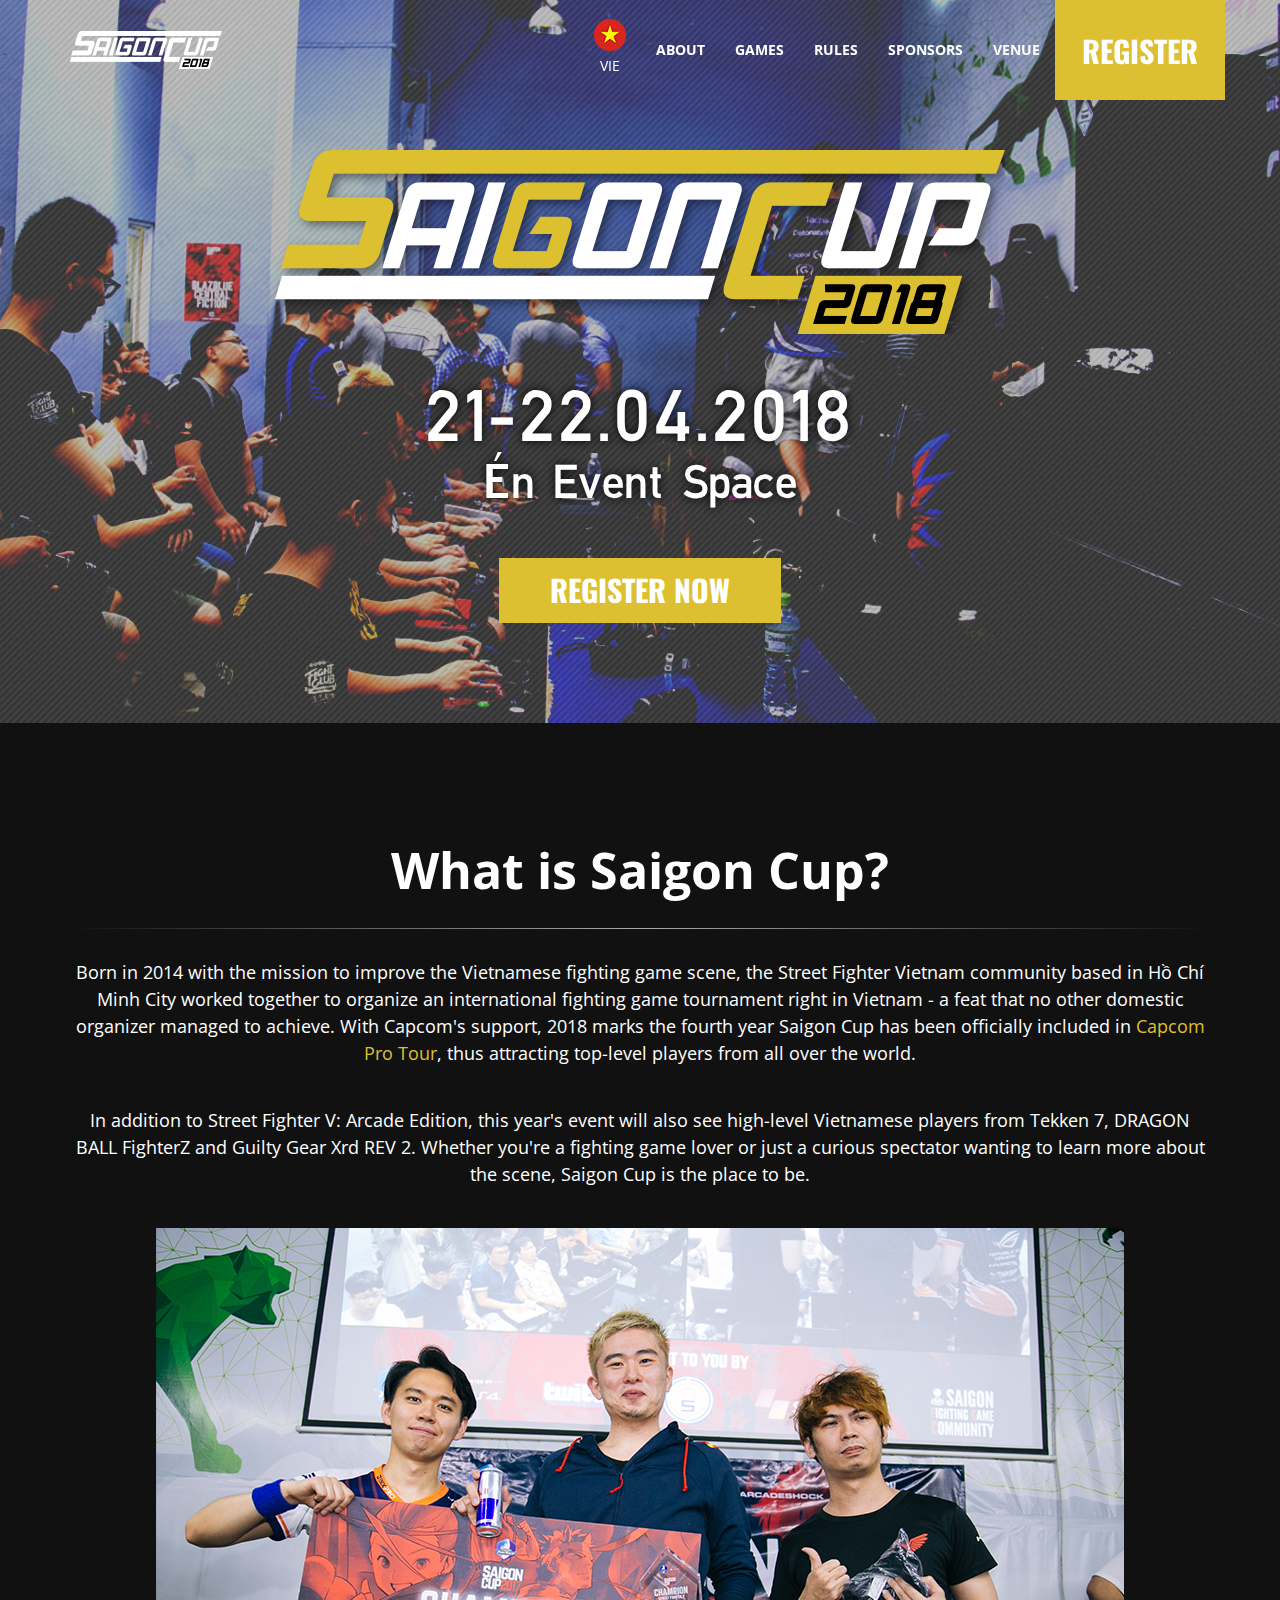
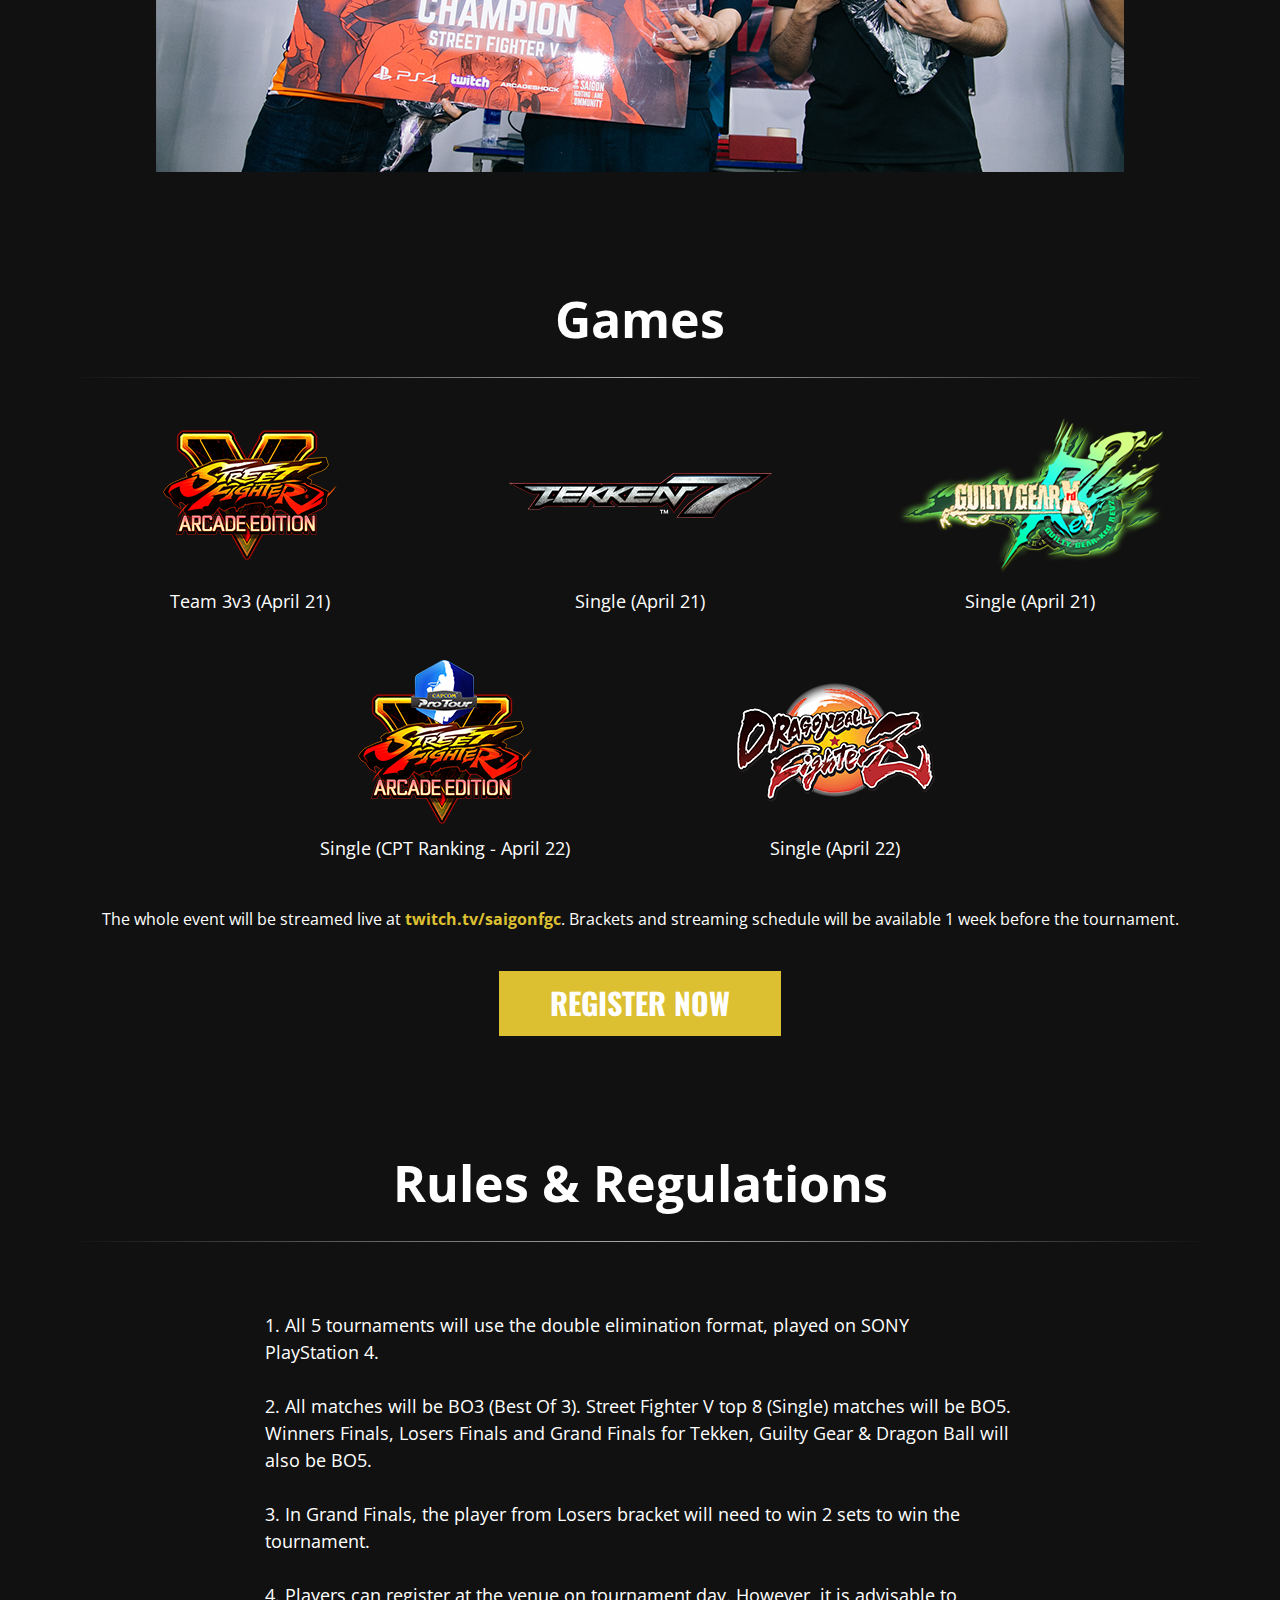
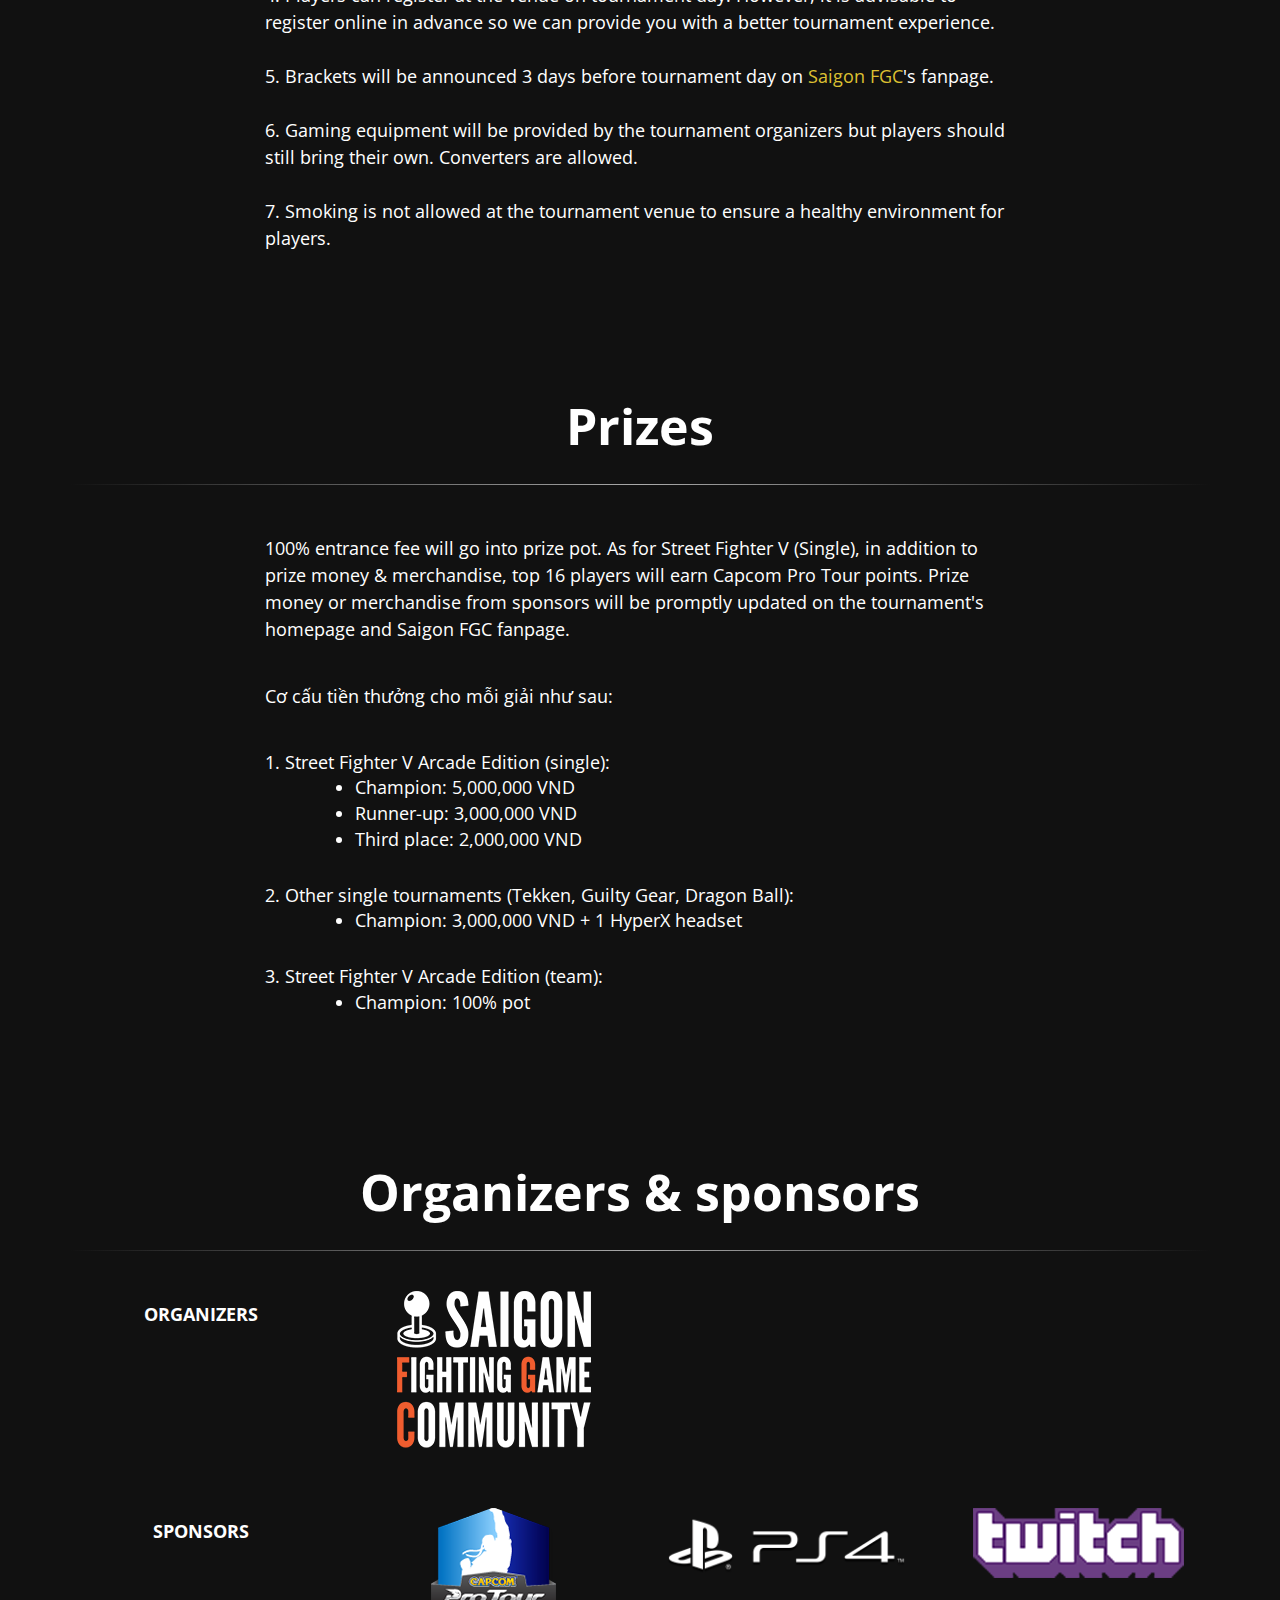
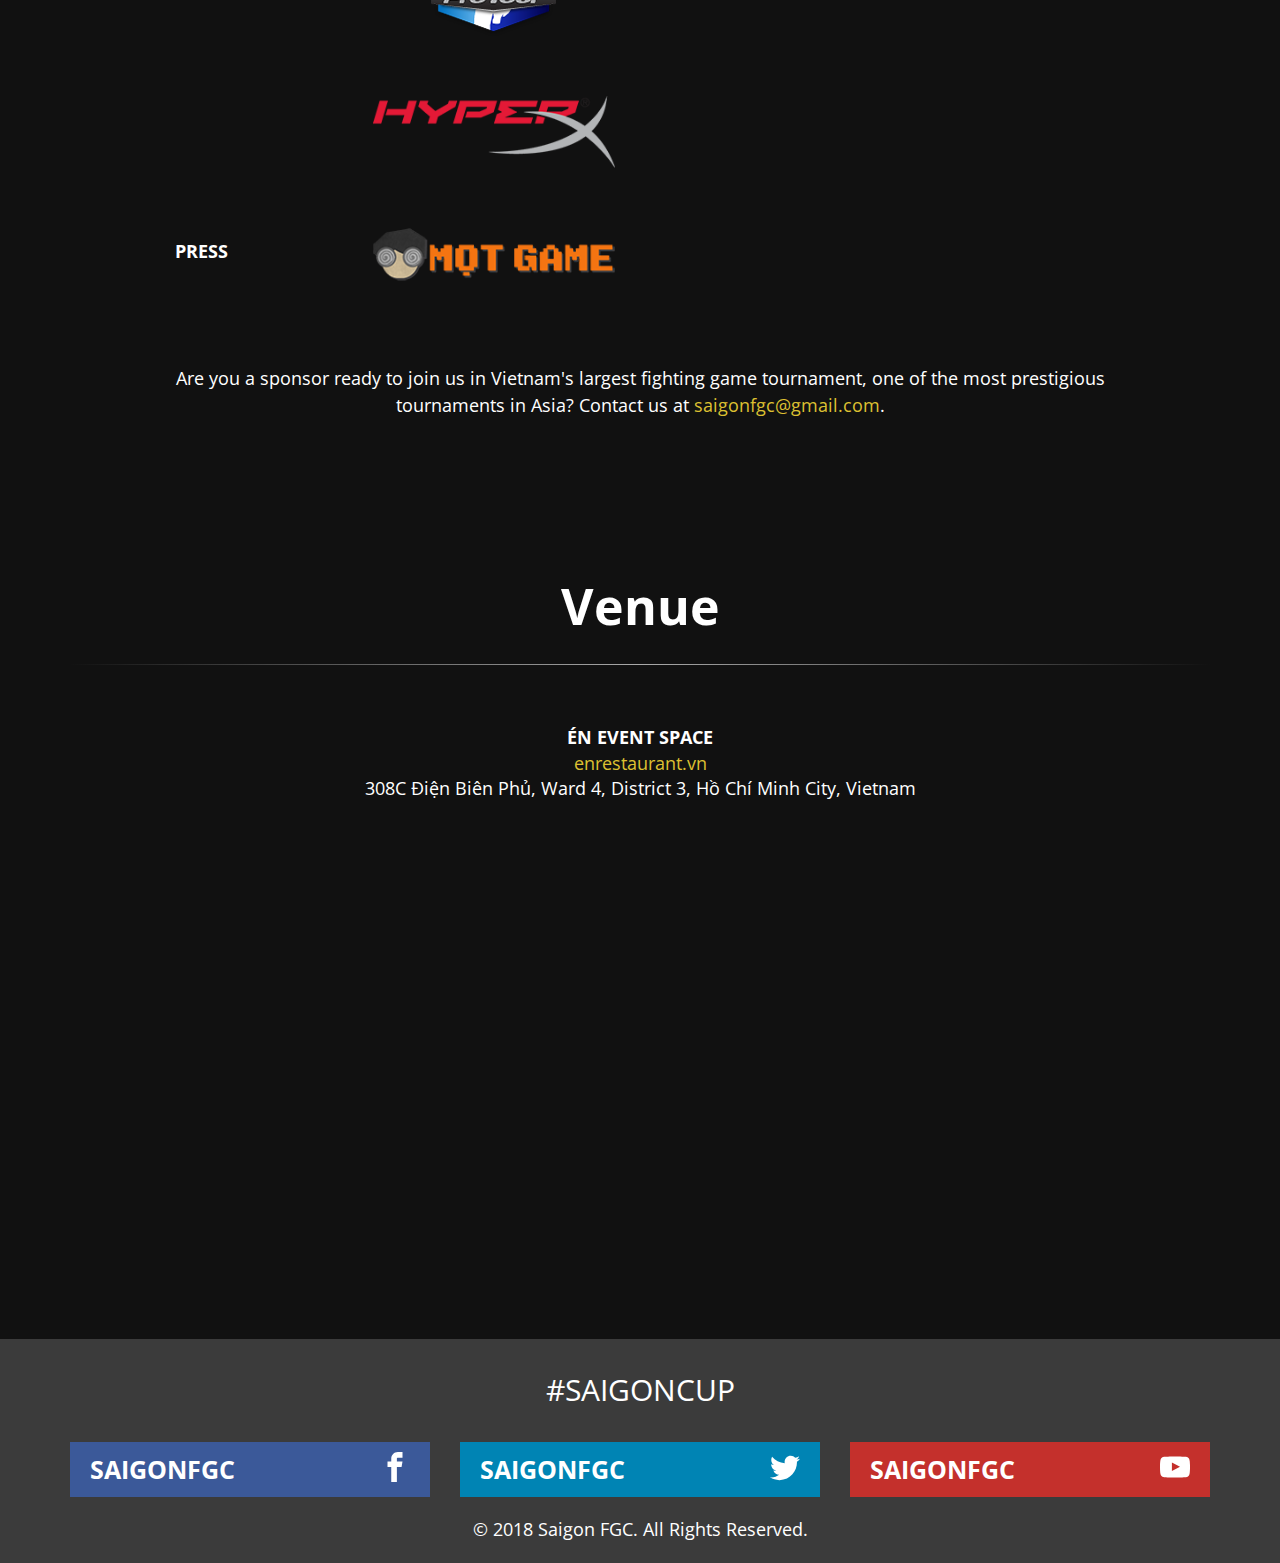
==== commit ec5413c7: "Update documentation" ====
--- a/en/index.html
+++ b/en/index.html
@@ -1,4 +1,4 @@
-<!doctype html> <html> <head> <meta content="IE=edge" http-equiv=X-UA-Compatible> <meta charset=utf-8> <meta name=viewport content="width=device-width, initial-scale=1, shrink-to-fit=no"> <link rel=apple-touch-icon sizes=180x180 href="/apple-touch-icon.png"> <link rel=icon type="image/png" href="/favicon-32x32.png" sizes=32x32> <link rel=icon type="image/png" href="/favicon-16x16.png" sizes=16x16> <link rel=manifest href="/manifest.json"> <link rel=mask-icon href="/safari-pinned-tab.svg" color="#5bbad5"> <meta name=theme-color content="#ffffff"> <title>Saigon Cup 2018</title> <meta property="og:image" content="https://saigoncup2017.sf-vietnam.com/images/trailer.png"/> <meta property="og:description" content="Vietnam's major fighting games tournament"/> <link rel=stylesheet href="https://maxcdn.bootstrapcdn.com/bootstrap/3.3.7/css/bootstrap.min.css" integrity="sha384-BVYiiSIFeK1dGmJRAkycuHAHRg32OmUcww7on3RYdg4Va+PmSTsz/K68vbdEjh4u" crossorigin=anonymous> <link href="https://fonts.googleapis.com/css?family=Open+Sans:400,800|Oswald" rel=stylesheet> <link href="/stylesheets/fonts.css" rel=stylesheet /> <link href="/stylesheets/site.css" rel=stylesheet /> </head> <body class="en en_index"> <svg style="position: absolute; width: 0; height: 0; overflow: hidden;" version="1.1" xmlns="http://www.w3.org/2000/svg" xmlns:xlink="http://www.w3.org/1999/xlink"> <defs> <symbol id=icon-fakebook viewBox="0 0 32 32"> <title>fakebook</title> <path d="M19 6h5v-6h-5c-3.86 0-7 3.14-7 7v3h-4v6h4v16h6v-16h5l1-6h-6v-3c0-0.542 0.458-1 1-1z"></path> </symbol> <symbol id=icon-twatter viewBox="0 0 32 32"> <title>twatter</title> <path d="M32 7.075c-1.175 0.525-2.444 0.875-3.769 1.031 1.356-0.813 2.394-2.1 2.887-3.631-1.269 0.75-2.675 1.3-4.169 1.594-1.2-1.275-2.906-2.069-4.794-2.069-3.625 0-6.563 2.938-6.563 6.563 0 0.512 0.056 1.012 0.169 1.494-5.456-0.275-10.294-2.888-13.531-6.862-0.563 0.969-0.887 2.1-0.887 3.3 0 2.275 1.156 4.287 2.919 5.463-1.075-0.031-2.087-0.331-2.975-0.819 0 0.025 0 0.056 0 0.081 0 3.181 2.263 5.838 5.269 6.437-0.55 0.15-1.131 0.231-1.731 0.231-0.425 0-0.831-0.044-1.237-0.119 0.838 2.606 3.263 4.506 6.131 4.563-2.25 1.762-5.075 2.813-8.156 2.813-0.531 0-1.050-0.031-1.569-0.094 2.913 1.869 6.362 2.95 10.069 2.95 12.075 0 18.681-10.006 18.681-18.681 0-0.287-0.006-0.569-0.019-0.85 1.281-0.919 2.394-2.075 3.275-3.394z"></path> </symbol> <symbol id=icon-jewtube viewBox="0 0 32 32"> <title>jewtube</title> <path d="M31.681 9.6c0 0-0.313-2.206-1.275-3.175-1.219-1.275-2.581-1.281-3.206-1.356-4.475-0.325-11.194-0.325-11.194-0.325h-0.012c0 0-6.719 0-11.194 0.325-0.625 0.075-1.987 0.081-3.206 1.356-0.963 0.969-1.269 3.175-1.269 3.175s-0.319 2.588-0.319 5.181v2.425c0 2.587 0.319 5.181 0.319 5.181s0.313 2.206 1.269 3.175c1.219 1.275 2.819 1.231 3.531 1.369 2.563 0.244 10.881 0.319 10.881 0.319s6.725-0.012 11.2-0.331c0.625-0.075 1.988-0.081 3.206-1.356 0.962-0.969 1.275-3.175 1.275-3.175s0.319-2.587 0.319-5.181v-2.425c-0.006-2.588-0.325-5.181-0.325-5.181zM12.694 20.15v-8.994l8.644 4.513-8.644 4.481z"></path> </symbol> </defs> </svg> <div class=header id=head> <nav id=top-nav class="navbar navbar-fixed-top"> <div class=container> <div class="navbar-header hidden-xs hidden-sm"> <a class=navbar-brand href="#head"> <img src="/images/sgc-logo-small.png" alt="Sgc logo small"/> </a> </div> <ul class="nav navbar-nav navbar-right"> <li><a class="small-nav hidden-xs" href="#about">About</a></li> <li><a class="small-nav hidden-xs" href="#games">Games</a></li> <li><a class="small-nav hidden-xs" href="#rules">Rules</a></li> <li><a class="small-nav hidden-xs" href="#sponsors">sponsors</a></li> <li><a class="small-nav hidden-xs" href="#venue">Venue</a></li> <li class=xs-left><a class=language-picker href="/">Tiếng Việt</a></li> <li class=xs-right><a target=_blank rel=noopener href="https://goo.gl/forms/3yOLox5AulwyW3uG3" class="register btn">Register</a></li> </ul> </div> </nav> <div class=container> <div class=row> <div class=col-xs-12> <img src="/images/sgc-logo.png" class="main-logo img-responsive" alt="Sgc logo"/> </div> <div class=col-xs-12> <p class=subheader> <span class=date>21-22.04.2018</span><br> Én Event Space </p> </div> </div> <div class="row text-center"> <div class=col-xs-12> <a target=_blank rel=noopener href="https://goo.gl/forms/3yOLox5AulwyW3uG3" class="btn register-now">Register now</a> </div> </div> </div> </div> <div class="container content"> <div class=row> <div id=about class=col-xs-12> <h1>What is Saigon Cup?</h1> <p>Born in 2014 with the mission to improve the Vietnamese fighting game scene, the Street Fighter Vietnam community based in Hồ Chí Minh City worked together to organize an international fighting game tournament right in Vietnam - a feat that no other domestic organizer managed to achieve. With Capcom's support, 2018 marks the fourth year Saigon Cup has been officially included in <a target=_blank rel=noopener href="http://capcomprotour.com/schedule/">Capcom Pro Tour</a>, thus attracting top-level players from all over the world. </p> <p>In addition to Street Fighter V: Arcade Edition, this year's event will also see high-level Vietnamese players from Tekken 7, DRAGON BALL FighterZ and Guilty Gear Xrd REV 2. Whether you're a fighting game lover or just a curious spectator wanting to learn more about the scene, Saigon Cup is the place to be. </p> <img src="/images/pornchannnnn.png" class="trailer center-block img-responsive" alt=Pornchannnnn /> </div> </div> <div class=row> <div id=games class=col-xs-12> <h1>Games</h1> </div> </div> <div class="row game-list-row"> <div class="col-sm-12 col-md-4"> <div class=game-logo-wrapper> <img src="/images/sf-3v3-logo.png" alt="Sf 3v3 logo"/> </div> <p> Team 3v3 (April 21) </p> </div> <div class="col-sm-12 col-md-4"> <div class=game-logo-wrapper> <img src="/images/t7-logo.png" alt="T7 logo"/> </div> <p>Single (April 21)</p> </div> <div class="col-sm-12 col-md-4"> <div class=game-logo-wrapper> <img src="/images/gg-logo.png" alt="Gg logo"/> </div> <p>Single (April 21)</p> </div> <div class="col-sm-12 col-md-4 col-md-offset-2"> <div class=game-logo-wrapper> <img src="/images/sf-logo.png" alt="Sf logo"/> </div> <p> Single (CPT Ranking - April 22) </p> </div> <div class="col-sm-12 col-md-4"> <div class=game-logo-wrapper> <img src="/images/dbfz-logo.png" alt="Dbfz logo"/> </div> <p>Single (22/4)</p> </div> <div class=col-xs-12> <p class=subtext> The whole event will be streamed live at <a target=_blank rel=noopener href="https://www.twitch.tv/saigonfgc">twitch.tv/saigonfgc</a>. Brackets and streaming schedule will be available 1 week before the tournament. </p> </div> <div class=col-xs-12> <a target=_blank rel=noopener href="https://goo.gl/forms/3yOLox5AulwyW3uG3" class="btn register-now">Register now</a> </div> </div> <div class=row> <div id=rules class=col-xs-12> <h1>Rules & Regulations</h1> </div> <div class="col-sm-12 col-md-10 col-md-offset-1 col-lg-offset-2 col-lg-8 rules"> <p> 1. All 5 tournaments will use the double elimination format, played on SONY PlayStation&nbsp;4. </p> <p> 2. All matches will be BO3 (Best Of 3). Street Fighter V top 8 (Single) matches will be BO5. Winners Finals, Losers Finals and Grand Finals for Tekken, Guilty Gear & Dragon Ball will also be BO5. </p> <p> 3. In Grand Finals, the player from Losers bracket will need to win 2 sets to win the tournament. </p> <p> 4. Players can register at the venue on tournament day. However, it is advisable to register online in advance so we can provide you with a better tournament experience. </p> <p> 5. Brackets will be announced 3 days before tournament day on <a target=_blank rel=noopener href="https://www.facebook.com/SaigonFGC/">Saigon FGC</a>'s fanpage. </p> <p> 6. Gaming equipment will be provided by the tournament organizers but players should still bring their own. Converters are allowed. </p> <p> 7. Smoking is not allowed at the tournament venue to ensure a healthy environment for players. </p> </div> </div> <div class=row> <div class=col-xs-12> <h1>Prizes</h1> </div> <div class="col-sm-12 col-md-10 col-md-offset-1 col-lg-offset-2 col-lg-8 prizes"> <p>100% entrance fee will go into prize pot. As for Street Fighter V (Single), in addition to prize money & merchandise, top 16 players will earn Capcom Pro Tour points. Prize money or merchandise from sponsors will be promptly updated on the tournament's homepage and Saigon FGC fanpage. </p> <p>Cơ cấu tiền thưởng cho mỗi giải như sau:</p> <div> 1. Street Fighter V Arcade Edition (single):<br/> <ul class=prize-list> <li>Champion: 5,000,000 VND</li> <li>Runner-up: 3,000,000 VND</li> <li>Third place: 2,000,000 VND</li> </ul> </div> <div> 2. Other single tournaments (Tekken, Guilty Gear, Dragon Ball):<br/> <ul class=prize-list> <li>Champion: 3,000,000 VND + 1 HyperX headset</li> </ul> </div> <div> 3. Street Fighter V Arcade Edition (team):<br/> <ul class=prize-list> <li>Champion: 100% pot</li> </ul> </div> </div> </div> <div class=row> <div id=sponsors class=col-xs-12> <h1>Organizers & sponsors</h1> </div> </div> <div class="row organizers-row"> <div class=col-md-3> <p>Organizers</p> </div> <div class=col-md-3> <a target=_blank rel=noopener href="https://www.facebook.com/SaigonFGC/"> <img src="/images/sgfgc-logo.png" class="center-block img-responsive" alt="Sgfgc logo"/> </a> </div> </div> <div class="row organizers-row"> <div class=col-md-3> <p>sponsors</p> </div> <div class=col-md-3> <img src="/images/protour-logo.png" class="center-block img-responsive" alt="Protour logo"/> </div> <div class=col-md-3> <img src="/images/ps4-logo.png" class="center-block img-responsive" alt="Ps4 logo"/> </div> <div class=col-md-3> <img src="/images/twitch-logo.png" class="center-block img-responsive" alt="Twitch logo"/> </div> </div> <div class="row organizers-row"> <div class="col-md-offset-3 col-md-3"> <img src="/images/hyperx-logo.png" class="center-block img-responsive" alt="Hyperx logo"/> </div> </div> <div class="row organizers-row"> <div class=col-md-3> <p>Press</p> </div> <div class=col-md-3> <img src="/images/motgame-logo.png" class="center-block img-responsive" alt="Motgame logo"/> </div> </div> <div class=row> <div class="col-md-12 col-lg-10 col-lg-offset-1"> <p>Are you a sponsor ready to join us in Vietnam's largest fighting game tournament, one of the most prestigious tournaments in Asia? Contact us at <a href="mailto:saigonfgc@gmail.com">saigonfgc@gmail.com</a>. </p> </div> </div> <div class=row> <div id=venue class=col-xs-12> <h1>Venue</h1> </div> <div class=col-xs-12> <div class=venue-name>ÉN EVENT SPACE</div> <a class=venue-link href="INFINITY GAME ZONE PHÚ THỌ" target=_blank rel=noopener>enrestaurant.vn</a> <div>308C Điện Biên Phủ, Ward 4, District 3, Hồ Chí Minh City, Vietnam</div> </div> <div class="col-md-12 col-lg-10 col-lg-offset-1 map"> <iframe src="https://www.google.com/maps/embed?pb=!1m18!1m12!1m3!1d3919.457938322113!2d106.68078181524726!3d10.776195692321664!2m3!1f0!2f0!3f0!3m2!1i1024!2i768!4f13.1!3m3!1m2!1s0x31752f242e0f0ffd%3A0xc57f4a5451ba4e36!2zTmjDoCBow6BuZyDDiW4gVGVhIEhvdXNlICYgUmVzdGF1cmFudA!5e0!3m2!1sen!2s!4v1519562458910" width="100%" height=450 frameborder=0 style="border:0" allowfullscreen></iframe> </div> </div> </div> <div class=footer> <div class=container> <div class=row> <div class="col-xs-12 hashtag"> #SAIGONCUP </div> <div class="col-xs-12 col-sm-4"> <a class="s-link fakebook" target=_blank rel=noopener href="https://www.facebook.com/SaigonFGC/"> <span>SAIGONFGC</span> <svg class="icon icon-fakebook"><use xlink:href="#icon-fakebook"></use></svg> </a> </div> <div class="col-xs-12 col-sm-4"> <a class="s-link twatter" target=_blank rel=noopener href="https://twitter.com/saigonfgc"> <span>SAIGONFGC</span> <svg class="icon icon-twatter"><use xlink:href="#icon-twatter"></use></svg> </a> </div> <div class="col-xs-12 col-sm-4"> <a class="s-link jewtube" target=_blank rel=noopener href="https://www.youtube.com/channel/UCXKJS58sqzsy0ntJgH3YCXQ"> <span>SAIGONFGC</span> <svg class="icon icon-jewtube"><use xlink:href="#icon-jewtube"></use></svg> </a> </div> <div class="col-xs-12 copyright"> &copy; 2018 Saigon FGC. All Rights Reserved. </div> </div> </div> </div> <script src="https://ajax.googleapis.com/ajax/libs/jquery/3.1.1/jquery.min.js"></script> <script src="https://maxcdn.bootstrapcdn.com/bootstrap/3.3.7/js/bootstrap.min.js" integrity=sha384-Tc5IQib027qvyjSMfHjOMaLkfuWVxZxUPnCJA7l2mCWNIpG9mGCD8wGNIcPD7Txa crossorigin=anonymous></script> <script>
+<!doctype html> <html> <head> <meta content="IE=edge" http-equiv=X-UA-Compatible> <meta charset=utf-8> <meta name=viewport content="width=device-width, initial-scale=1, shrink-to-fit=no"> <link rel=apple-touch-icon sizes=180x180 href="/apple-touch-icon.png"> <link rel=icon type="image/png" sizes=32x32 href="/favicon-32x32.png"> <link rel=icon type="image/png" sizes=16x16 href="/favicon-16x16.png"> <link rel=manifest href="/site.webmanifest"> <link rel=mask-icon href="/safari-pinned-tab.svg" color="#5bbad5"> <meta name=msapplication-TileColor content="#da532c"> <meta name=theme-color content="#ffffff"> <title>Saigon Cup 2018</title> <meta property="og:image" content="https://saigoncup2017.sf-vietnam.com/images/trailer.png"/> <meta property="og:description" content="Vietnam's major fighting games tournament"/> <link rel=stylesheet href="https://maxcdn.bootstrapcdn.com/bootstrap/3.3.7/css/bootstrap.min.css" integrity="sha384-BVYiiSIFeK1dGmJRAkycuHAHRg32OmUcww7on3RYdg4Va+PmSTsz/K68vbdEjh4u" crossorigin=anonymous> <link href="https://fonts.googleapis.com/css?family=Open+Sans:400,800|Oswald" rel=stylesheet> <link href="/stylesheets/fonts.css" rel=stylesheet /> <link href="/stylesheets/site.css" rel=stylesheet /> </head> <body class="en en_index"> <svg style="position: absolute; width: 0; height: 0; overflow: hidden;" version="1.1" xmlns="http://www.w3.org/2000/svg" xmlns:xlink="http://www.w3.org/1999/xlink"> <defs> <symbol id=icon-fakebook viewBox="0 0 32 32"> <title>fakebook</title> <path d="M19 6h5v-6h-5c-3.86 0-7 3.14-7 7v3h-4v6h4v16h6v-16h5l1-6h-6v-3c0-0.542 0.458-1 1-1z"></path> </symbol> <symbol id=icon-twatter viewBox="0 0 32 32"> <title>twatter</title> <path d="M32 7.075c-1.175 0.525-2.444 0.875-3.769 1.031 1.356-0.813 2.394-2.1 2.887-3.631-1.269 0.75-2.675 1.3-4.169 1.594-1.2-1.275-2.906-2.069-4.794-2.069-3.625 0-6.563 2.938-6.563 6.563 0 0.512 0.056 1.012 0.169 1.494-5.456-0.275-10.294-2.888-13.531-6.862-0.563 0.969-0.887 2.1-0.887 3.3 0 2.275 1.156 4.287 2.919 5.463-1.075-0.031-2.087-0.331-2.975-0.819 0 0.025 0 0.056 0 0.081 0 3.181 2.263 5.838 5.269 6.437-0.55 0.15-1.131 0.231-1.731 0.231-0.425 0-0.831-0.044-1.237-0.119 0.838 2.606 3.263 4.506 6.131 4.563-2.25 1.762-5.075 2.813-8.156 2.813-0.531 0-1.050-0.031-1.569-0.094 2.913 1.869 6.362 2.95 10.069 2.95 12.075 0 18.681-10.006 18.681-18.681 0-0.287-0.006-0.569-0.019-0.85 1.281-0.919 2.394-2.075 3.275-3.394z"></path> </symbol> <symbol id=icon-jewtube viewBox="0 0 32 32"> <title>jewtube</title> <path d="M31.681 9.6c0 0-0.313-2.206-1.275-3.175-1.219-1.275-2.581-1.281-3.206-1.356-4.475-0.325-11.194-0.325-11.194-0.325h-0.012c0 0-6.719 0-11.194 0.325-0.625 0.075-1.987 0.081-3.206 1.356-0.963 0.969-1.269 3.175-1.269 3.175s-0.319 2.588-0.319 5.181v2.425c0 2.587 0.319 5.181 0.319 5.181s0.313 2.206 1.269 3.175c1.219 1.275 2.819 1.231 3.531 1.369 2.563 0.244 10.881 0.319 10.881 0.319s6.725-0.012 11.2-0.331c0.625-0.075 1.988-0.081 3.206-1.356 0.962-0.969 1.275-3.175 1.275-3.175s0.319-2.587 0.319-5.181v-2.425c-0.006-2.588-0.325-5.181-0.325-5.181zM12.694 20.15v-8.994l8.644 4.513-8.644 4.481z"></path> </symbol> </defs> </svg> <div class=header id=head> <nav id=top-nav class="navbar navbar-fixed-top"> <div class=container> <div class="navbar-header hidden-xs hidden-sm"> <a class=navbar-brand href="#head"> <img src="/images/sgc-logo-small.png" alt="Sgc logo small"/> </a> </div> <ul class="nav navbar-nav navbar-right"> <li class=xs-left> <a id=language-picker href="/"> <img src="/images/vi.png" alt=Vi /> <span>VIE</span> </a> </li> <li><a class="small-nav hidden-xs" href="#about">About</a></li> <li><a class="small-nav hidden-xs" href="#games">Games</a></li> <li><a class="small-nav hidden-xs" href="#rules">Rules</a></li> <li><a class="small-nav hidden-xs" href="#sponsors">sponsors</a></li> <li><a class="small-nav hidden-xs" href="#venue">Venue</a></li> <li class=xs-right><a target=_blank rel=noopener href="https://smash.gg/sgc18" class="register btn">Register</a></li> </ul> </div> </nav> <div class=container> <div class=row> <div class=col-xs-12> <img src="/images/sgc-logo.png" class="main-logo img-responsive" alt="Sgc logo"/> </div> <div class=col-xs-12> <p class=subheader> <span class=date>21-22.04.2018</span><br> Én Event Space </p> </div> </div> <div class="row text-center"> <div class=col-xs-12> <a target=_blank rel=noopener href="https://smash.gg/sgc18" class="btn register-now">Register now</a> </div> </div> </div> </div> <div class="container content"> <div class=row> <div id=about class=col-xs-12> <h1>What is Saigon Cup?</h1> <p>Born in 2014 with the mission to improve the Vietnamese fighting game scene, the Street Fighter Vietnam community based in Hồ Chí Minh City worked together to organize an international fighting game tournament right in Vietnam - a feat that no other domestic organizer managed to achieve. With Capcom's support, 2018 marks the fourth year Saigon Cup has been officially included in <a target=_blank rel=noopener href="http://capcomprotour.com/schedule/">Capcom Pro Tour</a>, thus attracting top-level players from all over the world. </p> <p>In addition to Street Fighter V: Arcade Edition, this year's event will also see high-level Vietnamese players from Tekken 7, DRAGON BALL FighterZ and Guilty Gear Xrd REV 2. Whether you're a fighting game lover or just a curious spectator wanting to learn more about the scene, Saigon Cup is the place to be. </p> <img src="/images/pornchannnnn.png" class="trailer center-block img-responsive" alt=Pornchannnnn /> </div> </div> <div class=row> <div id=games class=col-xs-12> <h1>Games</h1> </div> </div> <div class="row game-list-row"> <div class="col-sm-12 col-md-4"> <div class=game-logo-wrapper> <img src="/images/sf-3v3-logo.png" alt="Sf 3v3 logo"/> </div> <p> Team 3v3 (April 21) </p> </div> <div class="col-sm-12 col-md-4"> <div class=game-logo-wrapper> <img src="/images/t7-logo.png" alt="T7 logo"/> </div> <p>Single (April 21)</p> </div> <div class="col-sm-12 col-md-4"> <div class=game-logo-wrapper> <img src="/images/gg-logo.png" alt="Gg logo"/> </div> <p>Single (April 21)</p> </div> <div class="col-sm-12 col-md-4 col-md-offset-2"> <div class=game-logo-wrapper> <img src="/images/sf-logo.png" alt="Sf logo"/> </div> <p> Single (CPT Ranking - April 22) </p> </div> <div class="col-sm-12 col-md-4"> <div class=game-logo-wrapper> <img src="/images/dbfz-logo.png" alt="Dbfz logo"/> </div> <p>Single (April 22)</p> </div> <div class=col-xs-12> <p class=subtext> The whole event will be streamed live at <a target=_blank rel=noopener href="https://www.twitch.tv/saigonfgc">twitch.tv/saigonfgc</a>. Brackets and streaming schedule will be available 1 week before the tournament. </p> </div> <div class=col-xs-12> <a target=_blank rel=noopener href="https://smash.gg/sgc18" class="btn register-now">Register now</a> </div> </div> <div class=row> <div id=rules class=col-xs-12> <h1>Rules & Regulations</h1> </div> <div class="col-sm-12 col-md-10 col-md-offset-1 col-lg-offset-2 col-lg-8 rules"> <p> 1. All 5 tournaments will use the double elimination format, played on SONY PlayStation&nbsp;4. </p> <p> 2. All matches will be BO3 (Best Of 3). Street Fighter V top 8 (Single) matches will be BO5. Winners Finals, Losers Finals and Grand Finals for Tekken, Guilty Gear & Dragon Ball will also be BO5. </p> <p> 3. In Grand Finals, the player from Losers bracket will need to win 2 sets to win the tournament. </p> <p> 4. Players can register at the venue on tournament day. However, it is advisable to register online in advance so we can provide you with a better tournament experience. </p> <p> 5. Brackets will be announced 3 days before tournament day on <a target=_blank rel=noopener href="https://www.facebook.com/SaigonFGC/">Saigon FGC</a>'s fanpage. </p> <p> 6. Gaming equipment will be provided by the tournament organizers but players should still bring their own. Converters are allowed. </p> <p> 7. Smoking is not allowed at the tournament venue to ensure a healthy environment for players. </p> </div> </div> <div class=row> <div class=col-xs-12> <h1>Prizes</h1> </div> <div class="col-sm-12 col-md-10 col-md-offset-1 col-lg-offset-2 col-lg-8 prizes"> <p>100% entrance fee will go into prize pot. As for Street Fighter V (Single), in addition to prize money & merchandise, top 16 players will earn Capcom Pro Tour points. Prize money or merchandise from sponsors will be promptly updated on the tournament's homepage and Saigon FGC fanpage. </p> <p>Cơ cấu tiền thưởng cho mỗi giải như sau:</p> <div> 1. Street Fighter V Arcade Edition (single):<br/> <ul class=prize-list> <li>Champion: 5,000,000 VND</li> <li>Runner-up: 3,000,000 VND</li> <li>Third place: 2,000,000 VND</li> </ul> </div> <div> 2. Other single tournaments (Tekken, Guilty Gear, Dragon Ball):<br/> <ul class=prize-list> <li>Champion: 3,000,000 VND + 1 HyperX headset</li> </ul> </div> <div> 3. Street Fighter V Arcade Edition (team):<br/> <ul class=prize-list> <li>Champion: 100% pot</li> </ul> </div> </div> </div> <div class=row> <div id=sponsors class=col-xs-12> <h1>Organizers & sponsors</h1> </div> </div> <div class="row organizers-row"> <div class=col-md-3> <p>Organizers</p> </div> <div class=col-md-3> <a target=_blank rel=noopener href="https://www.facebook.com/SaigonFGC/"> <img src="/images/sgfgc-logo.png" class="center-block img-responsive" alt="Sgfgc logo"/> </a> </div> </div> <div class="row organizers-row"> <div class=col-md-3> <p>sponsors</p> </div> <div class=col-md-3> <img src="/images/protour-logo.png" class="center-block img-responsive" alt="Protour logo"/> </div> <div class=col-md-3> <img src="/images/ps4-logo.png" class="center-block img-responsive" alt="Ps4 logo"/> </div> <div class=col-md-3> <img src="/images/twitch-logo.png" class="center-block img-responsive" alt="Twitch logo"/> </div> </div> <div class="row organizers-row"> <div class="col-md-offset-3 col-md-3"> <img src="/images/hyperx-logo.png" class="center-block img-responsive" alt="Hyperx logo"/> </div> </div> <div class="row organizers-row"> <div class=col-md-3> <p>Press</p> </div> <div class=col-md-3> <img src="/images/motgame-logo.png" class="center-block img-responsive" alt="Motgame logo"/> </div> </div> <div class=row> <div class="col-md-12 col-lg-10 col-lg-offset-1"> <p>Are you a sponsor ready to join us in Vietnam's largest fighting game tournament, one of the most prestigious tournaments in Asia? Contact us at <a href="mailto:saigonfgc@gmail.com">saigonfgc@gmail.com</a>. </p> </div> </div> <div class=row> <div id=venue class=col-xs-12> <h1>Venue</h1> </div> <div class=col-xs-12> <div class=venue-name>ÉN EVENT SPACE</div> <a class=venue-link href="INFINITY GAME ZONE PHÚ THỌ" target=_blank rel=noopener>enrestaurant.vn</a> <div>308C Điện Biên Phủ, Ward 4, District 3, Hồ Chí Minh City, Vietnam</div> </div> <div class="col-md-12 col-lg-10 col-lg-offset-1 map"> <iframe src="https://www.google.com/maps/embed?pb=!1m18!1m12!1m3!1d3919.457938322113!2d106.68078181524726!3d10.776195692321664!2m3!1f0!2f0!3f0!3m2!1i1024!2i768!4f13.1!3m3!1m2!1s0x31752f242e0f0ffd%3A0xc57f4a5451ba4e36!2zTmjDoCBow6BuZyDDiW4gVGVhIEhvdXNlICYgUmVzdGF1cmFudA!5e0!3m2!1sen!2s!4v1519562458910" width="100%" height=450 frameborder=0 style="border:0" allowfullscreen></iframe> </div> </div> </div> <div class=footer> <div class=container> <div class=row> <div class="col-xs-12 hashtag"> #SAIGONCUP </div> <div class="col-xs-12 col-sm-4"> <a class="s-link fakebook" target=_blank rel=noopener href="https://www.facebook.com/SaigonFGC/"> <span>SAIGONFGC</span> <svg class="icon icon-fakebook"><use xlink:href="#icon-fakebook"></use></svg> </a> </div> <div class="col-xs-12 col-sm-4"> <a class="s-link twatter" target=_blank rel=noopener href="https://twitter.com/saigonfgc"> <span>SAIGONFGC</span> <svg class="icon icon-twatter"><use xlink:href="#icon-twatter"></use></svg> </a> </div> <div class="col-xs-12 col-sm-4"> <a class="s-link jewtube" target=_blank rel=noopener href="https://www.youtube.com/channel/UCXKJS58sqzsy0ntJgH3YCXQ"> <span>SAIGONFGC</span> <svg class="icon icon-jewtube"><use xlink:href="#icon-jewtube"></use></svg> </a> </div> <div class="col-xs-12 copyright"> &copy; 2018 Saigon FGC. All Rights Reserved. </div> </div> </div> </div> <script src="https://ajax.googleapis.com/ajax/libs/jquery/3.1.1/jquery.min.js"></script> <script src="https://maxcdn.bootstrapcdn.com/bootstrap/3.3.7/js/bootstrap.min.js" integrity=sha384-Tc5IQib027qvyjSMfHjOMaLkfuWVxZxUPnCJA7l2mCWNIpG9mGCD8wGNIcPD7Txa crossorigin=anonymous></script> <script>
       $('#top-nav').affix({
         offset: {
           top: 1
--- a/stylesheets/fonts.css
+++ b/stylesheets/fonts.css
@@ -1 +1 @@
-@font-face{font-family:'norwester';src:url('norwester.ttf') format("truetype")}+@font-face{font-family:'norwester';src:url('norwester.ttf') format("truetype")}@font-face{font-family:'mittelschrift';src:url('DIN_Mittelschrift.ttf') format("truetype")}--- a/stylesheets/site.css
+++ b/stylesheets/site.css
@@ -1 +1 @@
-body{background-color:#111;color:white;font-family:"Open Sans", sans-serif;font-size:18px}p a{color:#ddc031;text-decoration:none}p a:hover,p a:active{text-decoration:underline;color:#ddc031}p a:visited{text-decoration:none;color:#ddc031}.btn{border-radius:0;background-color:#DDC031;font-weight:bold;font-family:Oswald, sans-serif;color:white}.register-now{padding:10px 50px;font-size:30px;text-transform:uppercase}.language-picker:hover{text-decoration:none}.navbar-brand{height:100px;display:flex;align-items:center}.affix{background-color:#3b3b3b}nav{transition:background-color 0.5s}.header{background-image:url("/images/bg.jpg");background-size:cover;background-position:center;padding:100px 0}@media (max-width: 767px){.header{padding-left:20px}}.header .navbar{font-size:14px;border-radius:0;text-transform:uppercase;font-weight:bold;vertical-align:middle}.header .navbar .navbar-nav li a{padding-top:0;padding-bottom:0;height:100px;line-height:100px;vertical-align:middle}@media (max-width: 767px){.header .navbar .navbar-nav li a{height:50px;line-height:50px}}@media (min-width: 992px){.header .navbar .small-nav,.header .navbar .language-picker{line-height:50px}}.header .navbar .register{color:white;width:170px;height:100px;font-size:30px;text-align:center;vertical-align:middle;line-height:100px;padding:0}.header .navbar .register:hover,.header .navbar .register:active{background-color:#DDC031;color:#111}.header .navbar .register:visited{text-decoration:none;color:white}@media (max-width: 991px){.header .navbar .register{width:140px}}.header .navbar a{color:white}.header .navbar a:hover{color:#ddc031}.header .main-logo{margin:50px auto 20px auto}.header .subheader{text-align:center;font-size:45px;font-family:norwester, sans-serif;color:white;margin-bottom:50px}.header .subheader .date{font-size:50px}.content{text-align:center}.content h1{padding-top:100px;font-weight:bold;font-size:50px;border-bottom:1px solid transparent;padding-bottom:30px;margin-bottom:30px;-moz-border-image:-moz-linear-gradient(left, #111 0%, #aaa 50%, #111 100%);-webkit-border-image:-webkit-linear-gradient(left, #111 0%, #aaa 50%, #111 100%);border-image:linear-gradient(to right, #111 0%, #aaa 50%, #111 100%);border-image-slice:1}.content p{line-height:1.5;margin-bottom:40px;margin-top:20px}.trailer{max-height:700px}.game-logo{padding:20px 20px 0 20px;max-height:200px}@media (min-width: 992px) and (max-width: 1199px){.game-logo{max-height:180px}}.subtext{font-size:16px}.subtext a{font-weight:bold}.rules{margin-top:20px}.rules p{text-align:left;line-height:1.5;margin-bottom:1.5em}.prizes{text-align:left}.prize-list{margin-left:50px;margin-bottom:30px}.organizers-row{margin-bottom:40px}.organizers-row p{text-transform:uppercase;font-weight:bold}.organizers-row img{padding:10px}.venue-name{margin-top:30px;font-weight:bold}.venue-link{color:#ddc031}.venue-link:visited,.venue-link:hover,.venue-link:active{color:#ddc031}.map{margin-top:30px;margin-bottom:50px}.footer{background-color:#3b3b3b}.footer .hashtag{font-size:30px;text-transform:uppercase;text-align:center;margin:30px 0}.footer .s-link{color:white;text-decoration:none;display:block;padding:10px 20px;font-size:25px;font-weight:bold}.footer .s-link svg{width:30px;height:30px;float:right;fill:currentColor}.footer .s-link.fakebook{background-color:#3b5999}.footer .s-link.fakebook:hover{color:#3b5999;background-color:white}.footer .s-link.twatter{background-color:#0084b4}.footer .s-link.twatter:hover{color:#0084b4;background-color:white}.footer .s-link.jewtube{background-color:#c4302c}.footer .s-link.jewtube:hover{color:#c4302c;background-color:white}.footer .copyright{text-align:center;padding:20px}.footer .archives{text-align:center;margin:30px 0 0 0}.footer .archives span{margin:0 10px}@media (max-width: 767px){nav li{display:inline-block}nav li.xs-right{float:right}nav li.xs-left{float:left}.content h1{padding-top:50px}}.game-logo-wrapper{height:175px;display:flex;align-items:center;justify-content:center}.game-list-row p{margin-top:5px}+body{background-color:#111;color:white;font-family:"Open Sans", sans-serif;font-size:18px}p a{color:#ddc031;text-decoration:none}p a:hover,p a:active{text-decoration:underline;color:#ddc031}p a:visited{text-decoration:none;color:#ddc031}.btn{border-radius:0;background-color:#DDC031;font-weight:bold;font-family:Oswald, sans-serif;color:white}.register-now{padding:10px 50px;font-size:30px;text-transform:uppercase}#language-picker{display:flex;flex-direction:column;justify-content:center;align-items:center}#language-picker:hover{text-decoration:none}#language-picker span{line-height:30px;font-weight:normal}.navbar-brand{height:100px;display:flex;align-items:center}.affix{background-color:#3b3b3b}nav{transition:background-color 0.5s}.header{background-image:url("/images/bg.jpg");background-size:cover;background-position:center;padding:100px 0}@media (max-width: 767px){.header{padding-left:20px}}.header .navbar{font-size:14px;border-radius:0;text-transform:uppercase;font-weight:bold;vertical-align:middle}.header .navbar .navbar-nav li a{padding-top:0;padding-bottom:0;height:100px;line-height:100px;vertical-align:middle}@media (max-width: 767px){.header .navbar .navbar-nav li a{height:50px;line-height:50px}}@media (min-width: 992px){.header .navbar .small-nav,.header .navbar .language-picker{line-height:50px}}.header .navbar .register{color:white;width:170px;height:100px;font-size:30px;text-align:center;vertical-align:middle;line-height:100px;padding:0}.header .navbar .register:hover,.header .navbar .register:active{background-color:#DDC031;color:#111}.header .navbar .register:visited{text-decoration:none;color:white}@media (max-width: 991px){.header .navbar .register{width:140px}}.header .navbar a{color:white}.header .navbar a:hover{color:#ddc031}.header .main-logo{margin:50px auto 20px auto}.header .subheader{line-height:57px;text-align:center;font-size:59px;font-family:mittelschrift, sans-serif;color:white;text-shadow:0px 0px 10px black;margin-bottom:50px;margin-top:30px}.header .subheader .date{font-size:91px}.content{text-align:center}.content h1{padding-top:100px;font-weight:bold;font-size:50px;border-bottom:1px solid transparent;padding-bottom:30px;margin-bottom:30px;-moz-border-image:-moz-linear-gradient(left, #111 0%, #aaa 50%, #111 100%);-webkit-border-image:-webkit-linear-gradient(left, #111 0%, #aaa 50%, #111 100%);border-image:linear-gradient(to right, #111 0%, #aaa 50%, #111 100%);border-image-slice:1}.content p{line-height:1.5;margin-bottom:40px;margin-top:20px}.trailer{max-height:700px}.subtext{font-size:16px}.subtext a{font-weight:bold}.rules{margin-top:20px}.rules p{text-align:left;line-height:1.5;margin-bottom:1.5em}.prizes{text-align:left}.prize-list{margin-left:50px;margin-bottom:30px}.organizers-row{margin-bottom:40px}.organizers-row p{text-transform:uppercase;font-weight:bold}.organizers-row img{padding:10px}.venue-name{margin-top:30px;font-weight:bold}.venue-link{color:#ddc031}.venue-link:visited,.venue-link:hover,.venue-link:active{color:#ddc031}.map{margin-top:30px;margin-bottom:50px}.footer{background-color:#3b3b3b}.footer .hashtag{font-size:30px;text-transform:uppercase;text-align:center;margin:30px 0}.footer .s-link{color:white;text-decoration:none;display:block;padding:10px 20px;font-size:25px;font-weight:bold}.footer .s-link svg{width:30px;height:30px;float:right;fill:currentColor}.footer .s-link.fakebook{background-color:#3b5999}.footer .s-link.fakebook:hover{color:#3b5999;background-color:white}.footer .s-link.twatter{background-color:#0084b4}.footer .s-link.twatter:hover{color:#0084b4;background-color:white}.footer .s-link.jewtube{background-color:#c4302c}.footer .s-link.jewtube:hover{color:#c4302c;background-color:white}.footer .copyright{text-align:center;padding:20px}.footer .archives{text-align:center;margin:30px 0 0 0}.footer .archives span{margin:0 10px}@media (max-width: 767px){nav li{display:inline-block}nav li.xs-right{float:right}nav li.xs-left{float:left}.content h1{padding-top:50px}}.game-logo-wrapper{height:175px;display:flex;align-items:center;justify-content:center}.game-list-row p{margin-top:5px}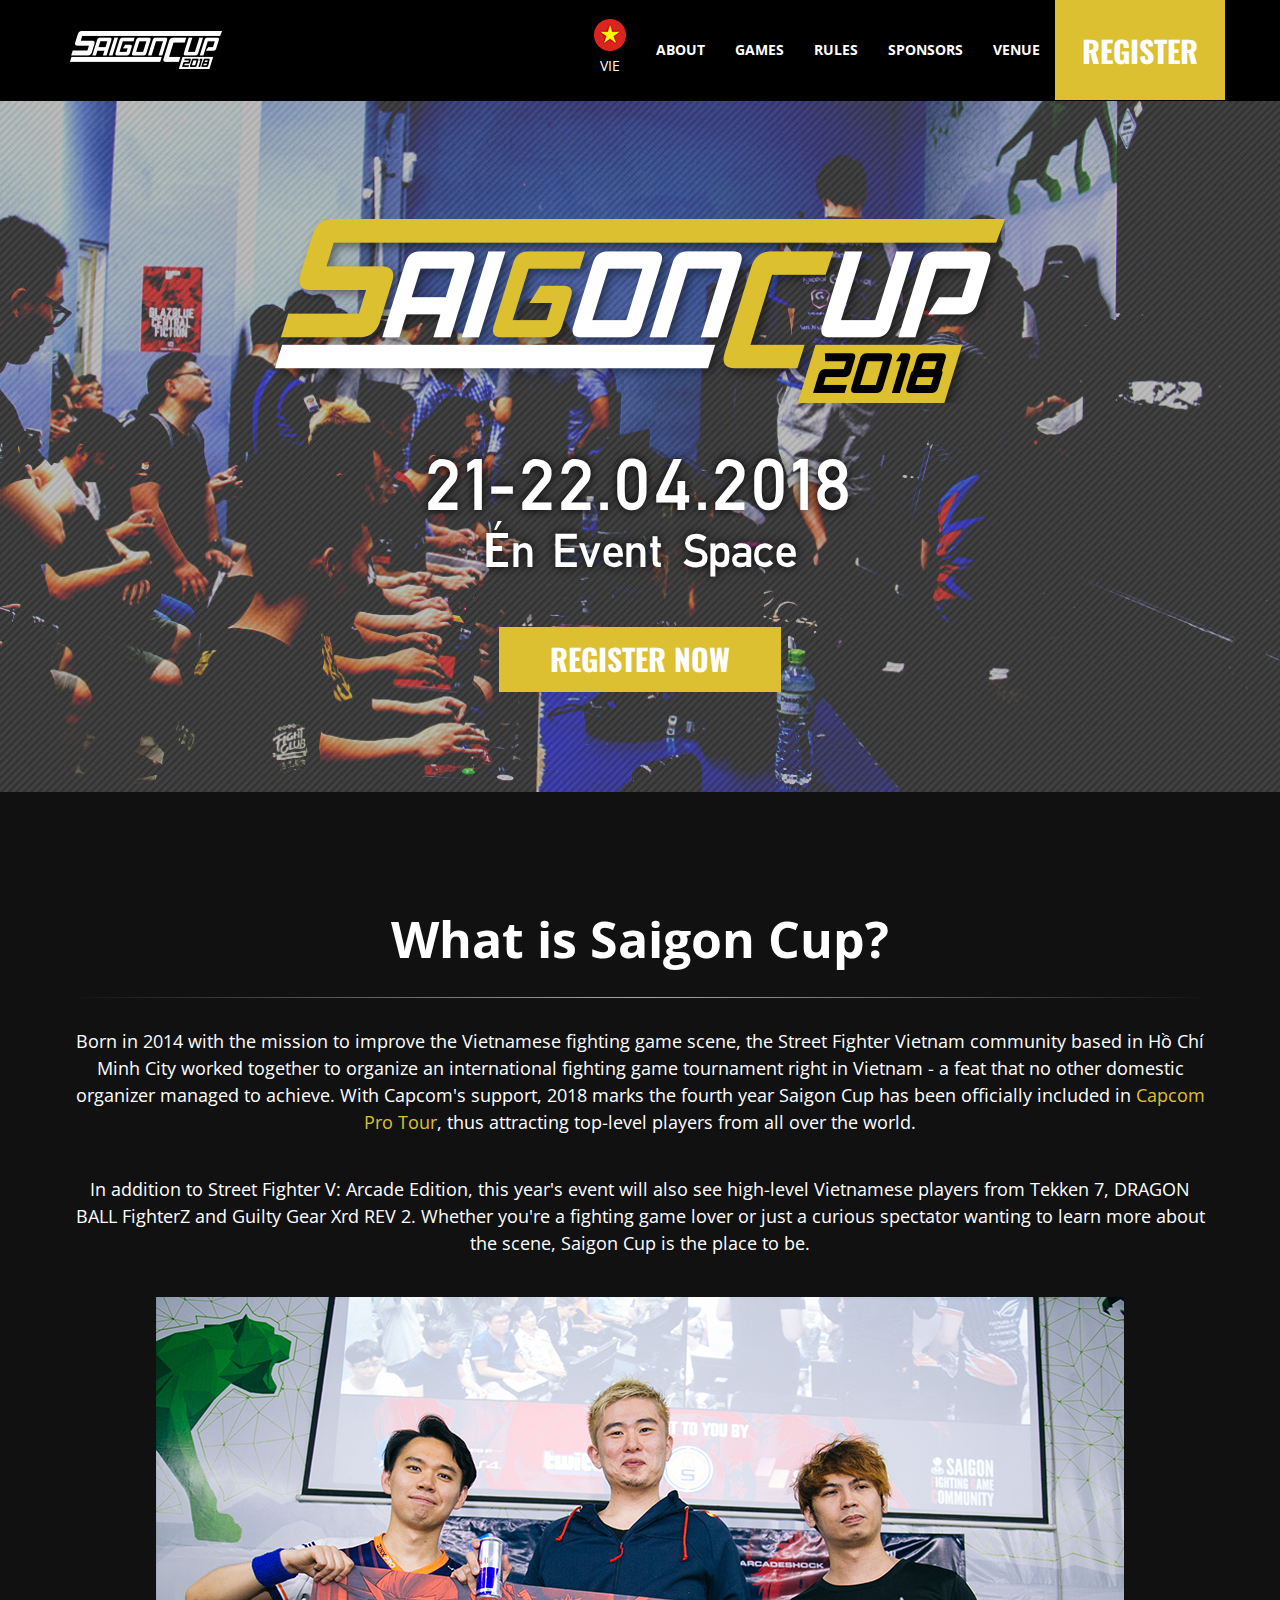
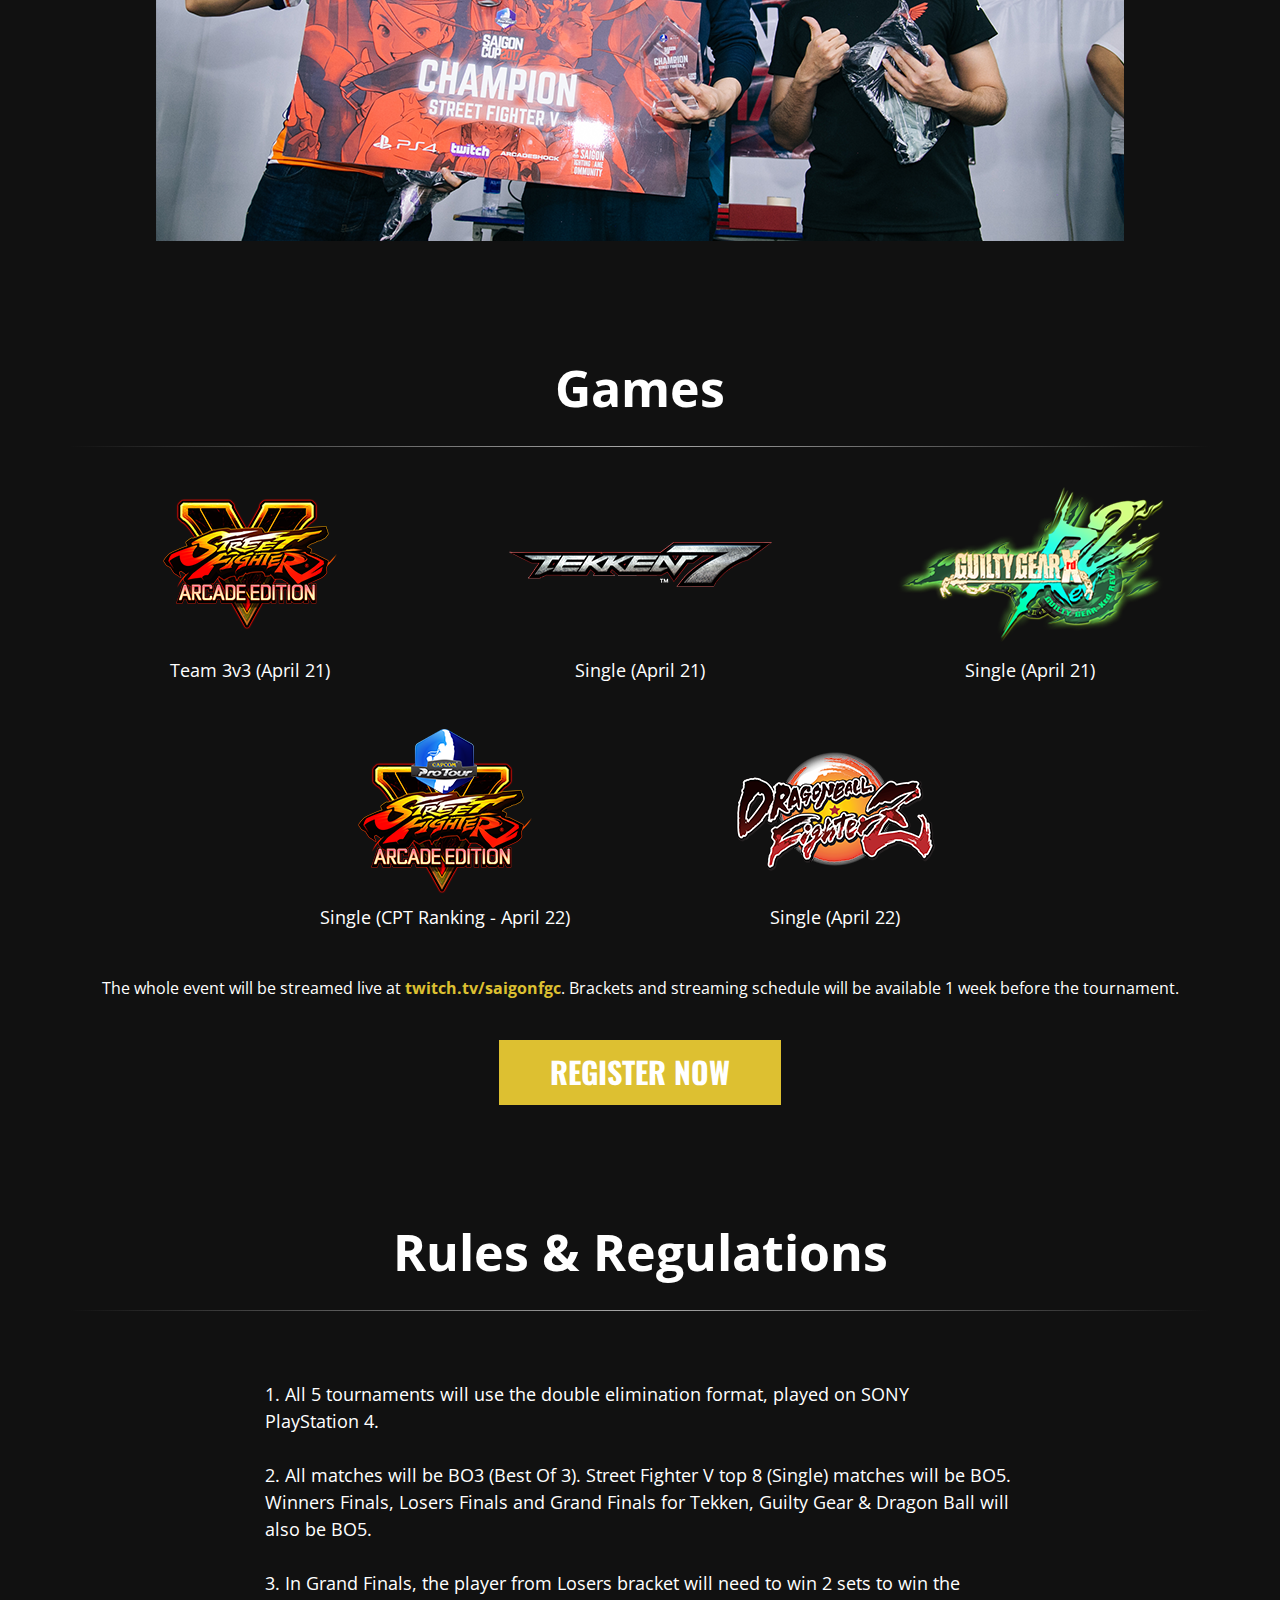
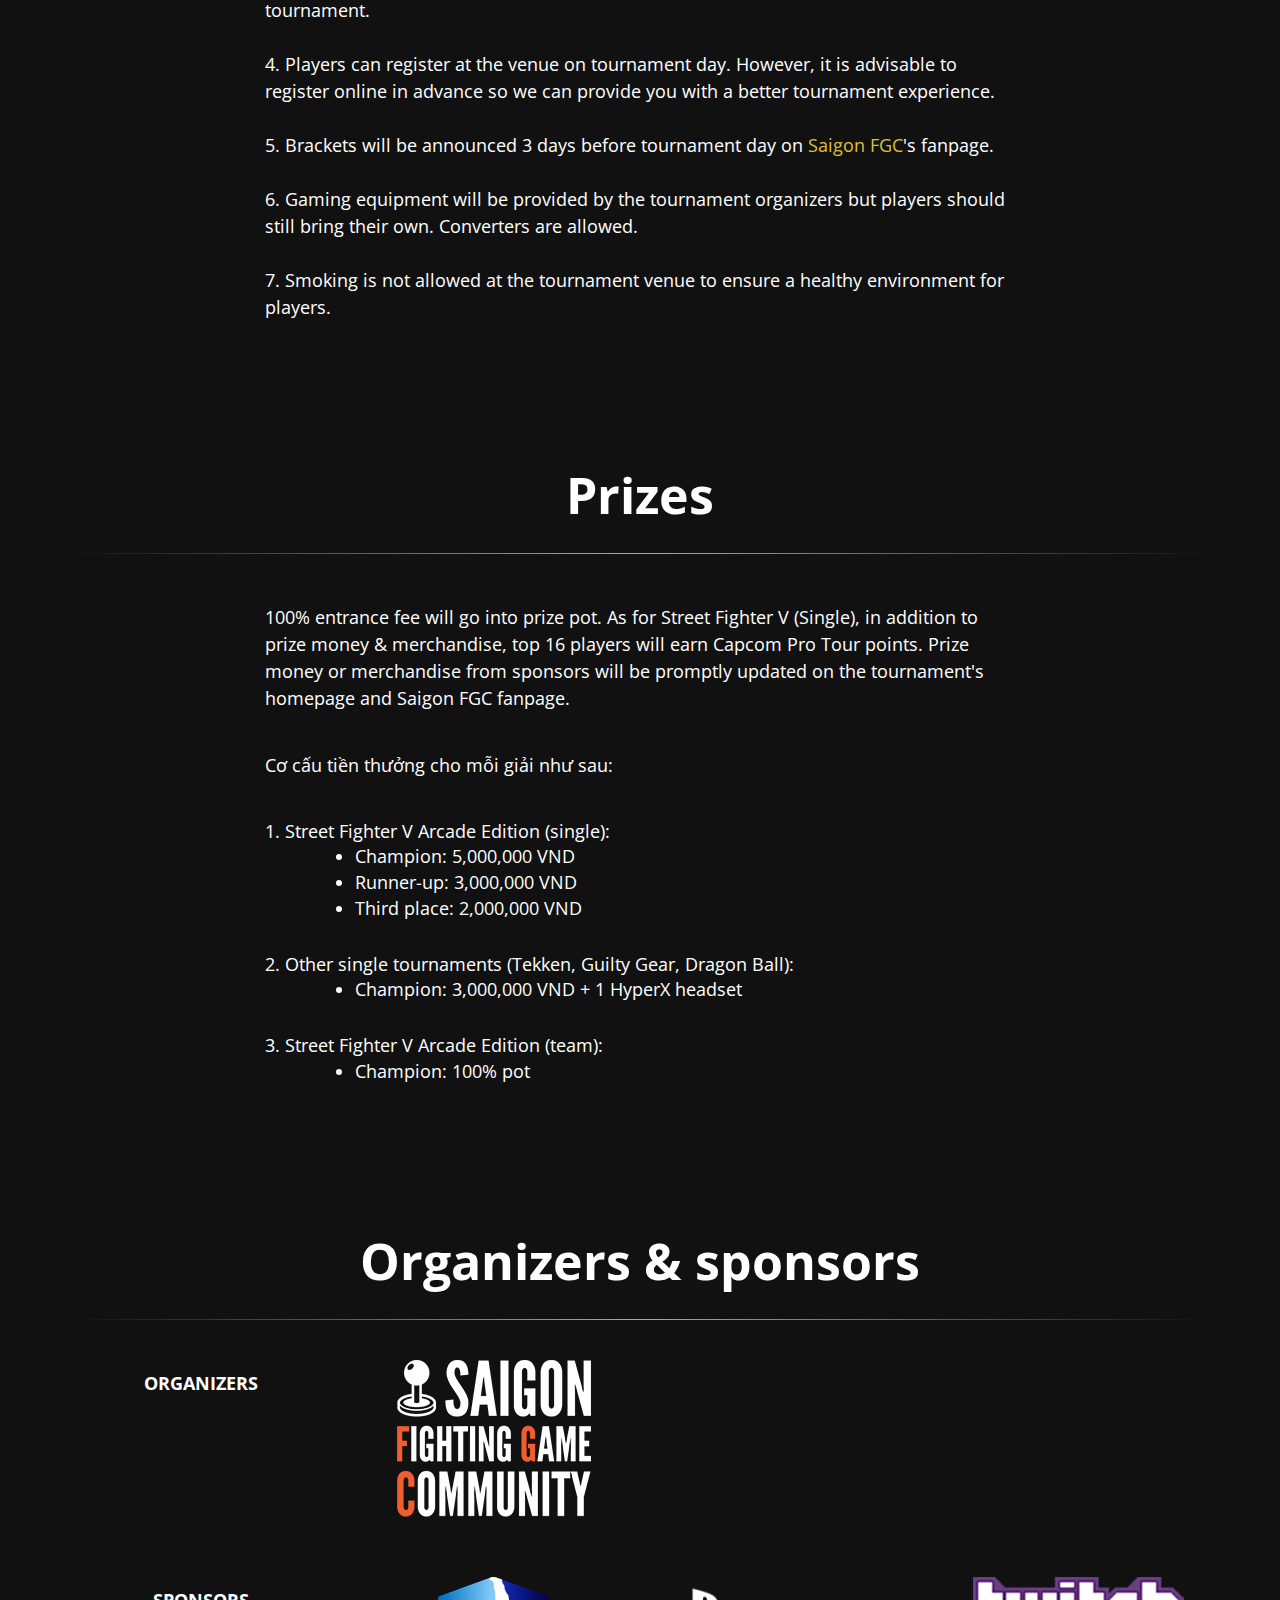
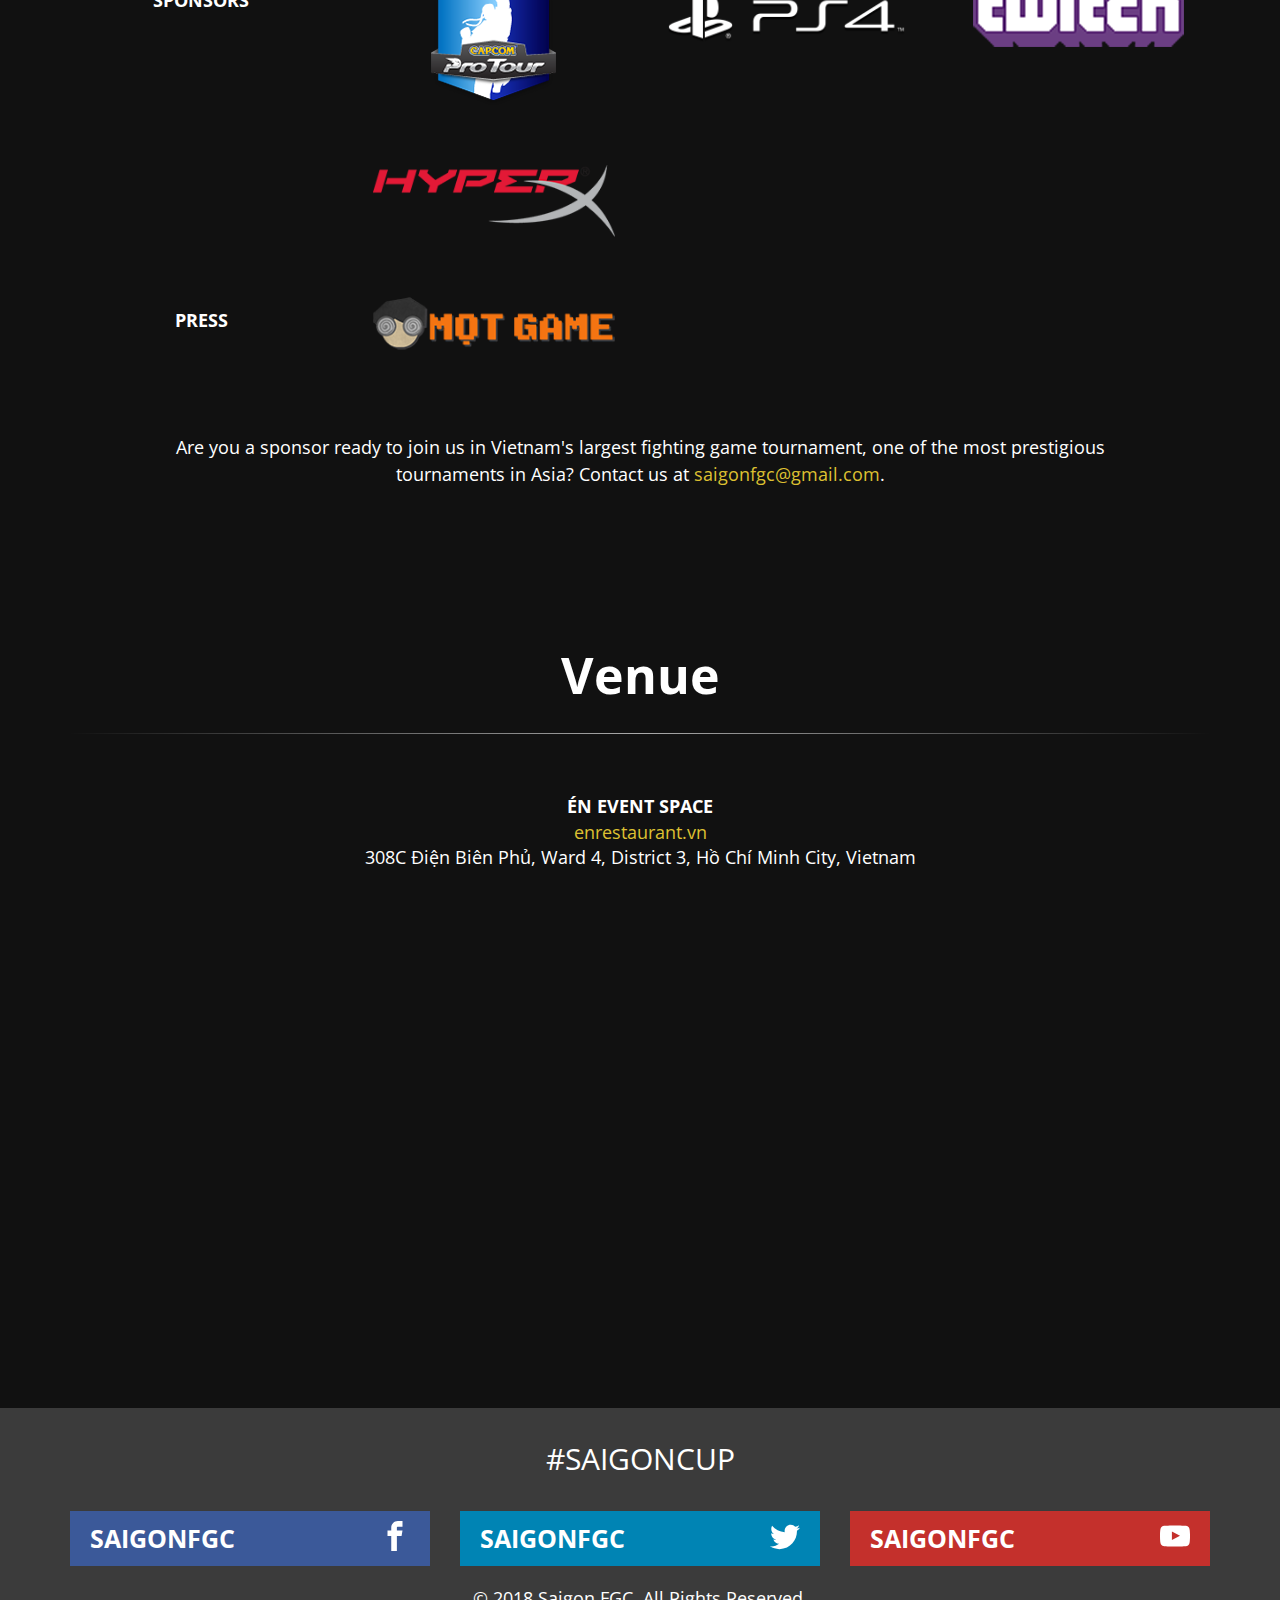
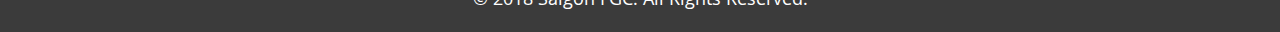
==== commit dae91585: "Update documentation" ====
--- a/en/index.html
+++ b/en/index.html
@@ -1,7 +1 @@
-<!doctype html> <html> <head> <meta content="IE=edge" http-equiv=X-UA-Compatible> <meta charset=utf-8> <meta name=viewport content="width=device-width, initial-scale=1, shrink-to-fit=no"> <link rel=apple-touch-icon sizes=180x180 href="/apple-touch-icon.png"> <link rel=icon type="image/png" sizes=32x32 href="/favicon-32x32.png"> <link rel=icon type="image/png" sizes=16x16 href="/favicon-16x16.png"> <link rel=manifest href="/site.webmanifest"> <link rel=mask-icon href="/safari-pinned-tab.svg" color="#5bbad5"> <meta name=msapplication-TileColor content="#da532c"> <meta name=theme-color content="#ffffff"> <title>Saigon Cup 2018</title> <meta property="og:image" content="https://saigoncup2017.sf-vietnam.com/images/trailer.png"/> <meta property="og:description" content="Vietnam's major fighting games tournament"/> <link rel=stylesheet href="https://maxcdn.bootstrapcdn.com/bootstrap/3.3.7/css/bootstrap.min.css" integrity="sha384-BVYiiSIFeK1dGmJRAkycuHAHRg32OmUcww7on3RYdg4Va+PmSTsz/K68vbdEjh4u" crossorigin=anonymous> <link href="https://fonts.googleapis.com/css?family=Open+Sans:400,800|Oswald" rel=stylesheet> <link href="/stylesheets/fonts.css" rel=stylesheet /> <link href="/stylesheets/site.css" rel=stylesheet /> </head> <body class="en en_index"> <svg style="position: absolute; width: 0; height: 0; overflow: hidden;" version="1.1" xmlns="http://www.w3.org/2000/svg" xmlns:xlink="http://www.w3.org/1999/xlink"> <defs> <symbol id=icon-fakebook viewBox="0 0 32 32"> <title>fakebook</title> <path d="M19 6h5v-6h-5c-3.86 0-7 3.14-7 7v3h-4v6h4v16h6v-16h5l1-6h-6v-3c0-0.542 0.458-1 1-1z"></path> </symbol> <symbol id=icon-twatter viewBox="0 0 32 32"> <title>twatter</title> <path d="M32 7.075c-1.175 0.525-2.444 0.875-3.769 1.031 1.356-0.813 2.394-2.1 2.887-3.631-1.269 0.75-2.675 1.3-4.169 1.594-1.2-1.275-2.906-2.069-4.794-2.069-3.625 0-6.563 2.938-6.563 6.563 0 0.512 0.056 1.012 0.169 1.494-5.456-0.275-10.294-2.888-13.531-6.862-0.563 0.969-0.887 2.1-0.887 3.3 0 2.275 1.156 4.287 2.919 5.463-1.075-0.031-2.087-0.331-2.975-0.819 0 0.025 0 0.056 0 0.081 0 3.181 2.263 5.838 5.269 6.437-0.55 0.15-1.131 0.231-1.731 0.231-0.425 0-0.831-0.044-1.237-0.119 0.838 2.606 3.263 4.506 6.131 4.563-2.25 1.762-5.075 2.813-8.156 2.813-0.531 0-1.050-0.031-1.569-0.094 2.913 1.869 6.362 2.95 10.069 2.95 12.075 0 18.681-10.006 18.681-18.681 0-0.287-0.006-0.569-0.019-0.85 1.281-0.919 2.394-2.075 3.275-3.394z"></path> </symbol> <symbol id=icon-jewtube viewBox="0 0 32 32"> <title>jewtube</title> <path d="M31.681 9.6c0 0-0.313-2.206-1.275-3.175-1.219-1.275-2.581-1.281-3.206-1.356-4.475-0.325-11.194-0.325-11.194-0.325h-0.012c0 0-6.719 0-11.194 0.325-0.625 0.075-1.987 0.081-3.206 1.356-0.963 0.969-1.269 3.175-1.269 3.175s-0.319 2.588-0.319 5.181v2.425c0 2.587 0.319 5.181 0.319 5.181s0.313 2.206 1.269 3.175c1.219 1.275 2.819 1.231 3.531 1.369 2.563 0.244 10.881 0.319 10.881 0.319s6.725-0.012 11.2-0.331c0.625-0.075 1.988-0.081 3.206-1.356 0.962-0.969 1.275-3.175 1.275-3.175s0.319-2.587 0.319-5.181v-2.425c-0.006-2.588-0.325-5.181-0.325-5.181zM12.694 20.15v-8.994l8.644 4.513-8.644 4.481z"></path> </symbol> </defs> </svg> <div class=header id=head> <nav id=top-nav class="navbar navbar-fixed-top"> <div class=container> <div class="navbar-header hidden-xs hidden-sm"> <a class=navbar-brand href="#head"> <img src="/images/sgc-logo-small.png" alt="Sgc logo small"/> </a> </div> <ul class="nav navbar-nav navbar-right"> <li class=xs-left> <a id=language-picker href="/"> <img src="/images/vi.png" alt=Vi /> <span>VIE</span> </a> </li> <li><a class="small-nav hidden-xs" href="#about">About</a></li> <li><a class="small-nav hidden-xs" href="#games">Games</a></li> <li><a class="small-nav hidden-xs" href="#rules">Rules</a></li> <li><a class="small-nav hidden-xs" href="#sponsors">sponsors</a></li> <li><a class="small-nav hidden-xs" href="#venue">Venue</a></li> <li class=xs-right><a target=_blank rel=noopener href="https://smash.gg/sgc18" class="register btn">Register</a></li> </ul> </div> </nav> <div class=container> <div class=row> <div class=col-xs-12> <img src="/images/sgc-logo.png" class="main-logo img-responsive" alt="Sgc logo"/> </div> <div class=col-xs-12> <p class=subheader> <span class=date>21-22.04.2018</span><br> Én Event Space </p> </div> </div> <div class="row text-center"> <div class=col-xs-12> <a target=_blank rel=noopener href="https://smash.gg/sgc18" class="btn register-now">Register now</a> </div> </div> </div> </div> <div class="container content"> <div class=row> <div id=about class=col-xs-12> <h1>What is Saigon Cup?</h1> <p>Born in 2014 with the mission to improve the Vietnamese fighting game scene, the Street Fighter Vietnam community based in Hồ Chí Minh City worked together to organize an international fighting game tournament right in Vietnam - a feat that no other domestic organizer managed to achieve. With Capcom's support, 2018 marks the fourth year Saigon Cup has been officially included in <a target=_blank rel=noopener href="http://capcomprotour.com/schedule/">Capcom Pro Tour</a>, thus attracting top-level players from all over the world. </p> <p>In addition to Street Fighter V: Arcade Edition, this year's event will also see high-level Vietnamese players from Tekken 7, DRAGON BALL FighterZ and Guilty Gear Xrd REV 2. Whether you're a fighting game lover or just a curious spectator wanting to learn more about the scene, Saigon Cup is the place to be. </p> <img src="/images/pornchannnnn.png" class="trailer center-block img-responsive" alt=Pornchannnnn /> </div> </div> <div class=row> <div id=games class=col-xs-12> <h1>Games</h1> </div> </div> <div class="row game-list-row"> <div class="col-sm-12 col-md-4"> <div class=game-logo-wrapper> <img src="/images/sf-3v3-logo.png" alt="Sf 3v3 logo"/> </div> <p> Team 3v3 (April 21) </p> </div> <div class="col-sm-12 col-md-4"> <div class=game-logo-wrapper> <img src="/images/t7-logo.png" alt="T7 logo"/> </div> <p>Single (April 21)</p> </div> <div class="col-sm-12 col-md-4"> <div class=game-logo-wrapper> <img src="/images/gg-logo.png" alt="Gg logo"/> </div> <p>Single (April 21)</p> </div> <div class="col-sm-12 col-md-4 col-md-offset-2"> <div class=game-logo-wrapper> <img src="/images/sf-logo.png" alt="Sf logo"/> </div> <p> Single (CPT Ranking - April 22) </p> </div> <div class="col-sm-12 col-md-4"> <div class=game-logo-wrapper> <img src="/images/dbfz-logo.png" alt="Dbfz logo"/> </div> <p>Single (April 22)</p> </div> <div class=col-xs-12> <p class=subtext> The whole event will be streamed live at <a target=_blank rel=noopener href="https://www.twitch.tv/saigonfgc">twitch.tv/saigonfgc</a>. Brackets and streaming schedule will be available 1 week before the tournament. </p> </div> <div class=col-xs-12> <a target=_blank rel=noopener href="https://smash.gg/sgc18" class="btn register-now">Register now</a> </div> </div> <div class=row> <div id=rules class=col-xs-12> <h1>Rules & Regulations</h1> </div> <div class="col-sm-12 col-md-10 col-md-offset-1 col-lg-offset-2 col-lg-8 rules"> <p> 1. All 5 tournaments will use the double elimination format, played on SONY PlayStation&nbsp;4. </p> <p> 2. All matches will be BO3 (Best Of 3). Street Fighter V top 8 (Single) matches will be BO5. Winners Finals, Losers Finals and Grand Finals for Tekken, Guilty Gear & Dragon Ball will also be BO5. </p> <p> 3. In Grand Finals, the player from Losers bracket will need to win 2 sets to win the tournament. </p> <p> 4. Players can register at the venue on tournament day. However, it is advisable to register online in advance so we can provide you with a better tournament experience. </p> <p> 5. Brackets will be announced 3 days before tournament day on <a target=_blank rel=noopener href="https://www.facebook.com/SaigonFGC/">Saigon FGC</a>'s fanpage. </p> <p> 6. Gaming equipment will be provided by the tournament organizers but players should still bring their own. Converters are allowed. </p> <p> 7. Smoking is not allowed at the tournament venue to ensure a healthy environment for players. </p> </div> </div> <div class=row> <div class=col-xs-12> <h1>Prizes</h1> </div> <div class="col-sm-12 col-md-10 col-md-offset-1 col-lg-offset-2 col-lg-8 prizes"> <p>100% entrance fee will go into prize pot. As for Street Fighter V (Single), in addition to prize money & merchandise, top 16 players will earn Capcom Pro Tour points. Prize money or merchandise from sponsors will be promptly updated on the tournament's homepage and Saigon FGC fanpage. </p> <p>Cơ cấu tiền thưởng cho mỗi giải như sau:</p> <div> 1. Street Fighter V Arcade Edition (single):<br/> <ul class=prize-list> <li>Champion: 5,000,000 VND</li> <li>Runner-up: 3,000,000 VND</li> <li>Third place: 2,000,000 VND</li> </ul> </div> <div> 2. Other single tournaments (Tekken, Guilty Gear, Dragon Ball):<br/> <ul class=prize-list> <li>Champion: 3,000,000 VND + 1 HyperX headset</li> </ul> </div> <div> 3. Street Fighter V Arcade Edition (team):<br/> <ul class=prize-list> <li>Champion: 100% pot</li> </ul> </div> </div> </div> <div class=row> <div id=sponsors class=col-xs-12> <h1>Organizers & sponsors</h1> </div> </div> <div class="row organizers-row"> <div class=col-md-3> <p>Organizers</p> </div> <div class=col-md-3> <a target=_blank rel=noopener href="https://www.facebook.com/SaigonFGC/"> <img src="/images/sgfgc-logo.png" class="center-block img-responsive" alt="Sgfgc logo"/> </a> </div> </div> <div class="row organizers-row"> <div class=col-md-3> <p>sponsors</p> </div> <div class=col-md-3> <img src="/images/protour-logo.png" class="center-block img-responsive" alt="Protour logo"/> </div> <div class=col-md-3> <img src="/images/ps4-logo.png" class="center-block img-responsive" alt="Ps4 logo"/> </div> <div class=col-md-3> <img src="/images/twitch-logo.png" class="center-block img-responsive" alt="Twitch logo"/> </div> </div> <div class="row organizers-row"> <div class="col-md-offset-3 col-md-3"> <img src="/images/hyperx-logo.png" class="center-block img-responsive" alt="Hyperx logo"/> </div> </div> <div class="row organizers-row"> <div class=col-md-3> <p>Press</p> </div> <div class=col-md-3> <img src="/images/motgame-logo.png" class="center-block img-responsive" alt="Motgame logo"/> </div> </div> <div class=row> <div class="col-md-12 col-lg-10 col-lg-offset-1"> <p>Are you a sponsor ready to join us in Vietnam's largest fighting game tournament, one of the most prestigious tournaments in Asia? Contact us at <a href="mailto:saigonfgc@gmail.com">saigonfgc@gmail.com</a>. </p> </div> </div> <div class=row> <div id=venue class=col-xs-12> <h1>Venue</h1> </div> <div class=col-xs-12> <div class=venue-name>ÉN EVENT SPACE</div> <a class=venue-link href="INFINITY GAME ZONE PHÚ THỌ" target=_blank rel=noopener>enrestaurant.vn</a> <div>308C Điện Biên Phủ, Ward 4, District 3, Hồ Chí Minh City, Vietnam</div> </div> <div class="col-md-12 col-lg-10 col-lg-offset-1 map"> <iframe src="https://www.google.com/maps/embed?pb=!1m18!1m12!1m3!1d3919.457938322113!2d106.68078181524726!3d10.776195692321664!2m3!1f0!2f0!3f0!3m2!1i1024!2i768!4f13.1!3m3!1m2!1s0x31752f242e0f0ffd%3A0xc57f4a5451ba4e36!2zTmjDoCBow6BuZyDDiW4gVGVhIEhvdXNlICYgUmVzdGF1cmFudA!5e0!3m2!1sen!2s!4v1519562458910" width="100%" height=450 frameborder=0 style="border:0" allowfullscreen></iframe> </div> </div> </div> <div class=footer> <div class=container> <div class=row> <div class="col-xs-12 hashtag"> #SAIGONCUP </div> <div class="col-xs-12 col-sm-4"> <a class="s-link fakebook" target=_blank rel=noopener href="https://www.facebook.com/SaigonFGC/"> <span>SAIGONFGC</span> <svg class="icon icon-fakebook"><use xlink:href="#icon-fakebook"></use></svg> </a> </div> <div class="col-xs-12 col-sm-4"> <a class="s-link twatter" target=_blank rel=noopener href="https://twitter.com/saigonfgc"> <span>SAIGONFGC</span> <svg class="icon icon-twatter"><use xlink:href="#icon-twatter"></use></svg> </a> </div> <div class="col-xs-12 col-sm-4"> <a class="s-link jewtube" target=_blank rel=noopener href="https://www.youtube.com/channel/UCXKJS58sqzsy0ntJgH3YCXQ"> <span>SAIGONFGC</span> <svg class="icon icon-jewtube"><use xlink:href="#icon-jewtube"></use></svg> </a> </div> <div class="col-xs-12 copyright"> &copy; 2018 Saigon FGC. All Rights Reserved. </div> </div> </div> </div> <script src="https://ajax.googleapis.com/ajax/libs/jquery/3.1.1/jquery.min.js"></script> <script src="https://maxcdn.bootstrapcdn.com/bootstrap/3.3.7/js/bootstrap.min.js" integrity=sha384-Tc5IQib027qvyjSMfHjOMaLkfuWVxZxUPnCJA7l2mCWNIpG9mGCD8wGNIcPD7Txa crossorigin=anonymous></script> <script>
-      $('#top-nav').affix({
-        offset: {
-          top: 1
-        }
-      });
-    </script> <script src="/javascripts/shoryuken.js"></script> </body> </html>+<!doctype html> <html> <head> <meta content="IE=edge" http-equiv=X-UA-Compatible> <meta charset=utf-8> <meta name=viewport content="width=device-width, initial-scale=1, shrink-to-fit=no"> <link rel=apple-touch-icon sizes=180x180 href="/apple-touch-icon.png"> <link rel=icon type="image/png" sizes=32x32 href="/favicon-32x32.png"> <link rel=icon type="image/png" sizes=16x16 href="/favicon-16x16.png"> <link rel=manifest href="/site.webmanifest"> <link rel=mask-icon href="/safari-pinned-tab.svg" color="#5bbad5"> <meta name=msapplication-TileColor content="#da532c"> <meta name=theme-color content="#ffffff"> <title>Saigon Cup 2018</title> <meta property="og:image" content="https://saigoncup2017.sf-vietnam.com/images/trailer.png"/> <meta property="og:description" content="Vietnam's major fighting games tournament"/> <link rel=stylesheet href="https://maxcdn.bootstrapcdn.com/bootstrap/3.3.7/css/bootstrap.min.css" integrity="sha384-BVYiiSIFeK1dGmJRAkycuHAHRg32OmUcww7on3RYdg4Va+PmSTsz/K68vbdEjh4u" crossorigin=anonymous> <link href="https://fonts.googleapis.com/css?family=Open+Sans:400,800|Oswald" rel=stylesheet> <link href="/stylesheets/fonts.css" rel=stylesheet /> <link href="/stylesheets/site.css" rel=stylesheet /> </head> <body class="en en_index"> <svg style="position: absolute; width: 0; height: 0; overflow: hidden;" version="1.1" xmlns="http://www.w3.org/2000/svg" xmlns:xlink="http://www.w3.org/1999/xlink"> <defs> <symbol id=icon-fakebook viewBox="0 0 32 32"> <title>fakebook</title> <path d="M19 6h5v-6h-5c-3.86 0-7 3.14-7 7v3h-4v6h4v16h6v-16h5l1-6h-6v-3c0-0.542 0.458-1 1-1z"></path> </symbol> <symbol id=icon-twatter viewBox="0 0 32 32"> <title>twatter</title> <path d="M32 7.075c-1.175 0.525-2.444 0.875-3.769 1.031 1.356-0.813 2.394-2.1 2.887-3.631-1.269 0.75-2.675 1.3-4.169 1.594-1.2-1.275-2.906-2.069-4.794-2.069-3.625 0-6.563 2.938-6.563 6.563 0 0.512 0.056 1.012 0.169 1.494-5.456-0.275-10.294-2.888-13.531-6.862-0.563 0.969-0.887 2.1-0.887 3.3 0 2.275 1.156 4.287 2.919 5.463-1.075-0.031-2.087-0.331-2.975-0.819 0 0.025 0 0.056 0 0.081 0 3.181 2.263 5.838 5.269 6.437-0.55 0.15-1.131 0.231-1.731 0.231-0.425 0-0.831-0.044-1.237-0.119 0.838 2.606 3.263 4.506 6.131 4.563-2.25 1.762-5.075 2.813-8.156 2.813-0.531 0-1.050-0.031-1.569-0.094 2.913 1.869 6.362 2.95 10.069 2.95 12.075 0 18.681-10.006 18.681-18.681 0-0.287-0.006-0.569-0.019-0.85 1.281-0.919 2.394-2.075 3.275-3.394z"></path> </symbol> <symbol id=icon-jewtube viewBox="0 0 32 32"> <title>jewtube</title> <path d="M31.681 9.6c0 0-0.313-2.206-1.275-3.175-1.219-1.275-2.581-1.281-3.206-1.356-4.475-0.325-11.194-0.325-11.194-0.325h-0.012c0 0-6.719 0-11.194 0.325-0.625 0.075-1.987 0.081-3.206 1.356-0.963 0.969-1.269 3.175-1.269 3.175s-0.319 2.588-0.319 5.181v2.425c0 2.587 0.319 5.181 0.319 5.181s0.313 2.206 1.269 3.175c1.219 1.275 2.819 1.231 3.531 1.369 2.563 0.244 10.881 0.319 10.881 0.319s6.725-0.012 11.2-0.331c0.625-0.075 1.988-0.081 3.206-1.356 0.962-0.969 1.275-3.175 1.275-3.175s0.319-2.587 0.319-5.181v-2.425c-0.006-2.588-0.325-5.181-0.325-5.181zM12.694 20.15v-8.994l8.644 4.513-8.644 4.481z"></path> </symbol> </defs> </svg> <div class=header id=head> <nav id=top-nav class="navbar navbar-fixed-top"> <div class=container> <div class="navbar-header hidden-xs hidden-sm"> <a class=navbar-brand href="#head"> <img src="/images/sgc-logo-small.png" alt="Sgc logo small"/> </a> </div> <ul class="nav navbar-nav navbar-right"> <li class=xs-left> <a class=small-nav id=language-picker href="/"> <img src="/images/vi.png" alt=Vi /> <span>VIE</span> </a> </li> <li><a class="small-nav hidden-xs" href="#about">About</a></li> <li><a class="small-nav hidden-xs" href="#games">Games</a></li> <li><a class="small-nav hidden-xs" href="#rules">Rules</a></li> <li><a class="small-nav hidden-xs" href="#sponsors">sponsors</a></li> <li><a class="small-nav hidden-xs" href="#venue">Venue</a></li> <li class=xs-right><a target=_blank rel=noopener href="https://smash.gg/sgc18" class="register btn">Register</a></li> </ul> </div> </nav> <div class=container> <div class=row> <div class=col-xs-12> <img src="/images/sgc-logo.png" class="main-logo img-responsive" alt="Sgc logo"/> </div> <div class=col-xs-12> <p class=subheader> <span class=date>21-22.04.2018</span><br> Én Event Space </p> </div> </div> <div class="row text-center"> <div class=col-xs-12> <a target=_blank rel=noopener href="https://smash.gg/sgc18" class="btn register-now">Register now</a> </div> </div> </div> </div> <div class="container content"> <div class=row> <div id=about class=col-xs-12> <h1>What is Saigon Cup?</h1> <p>Born in 2014 with the mission to improve the Vietnamese fighting game scene, the Street Fighter Vietnam community based in Hồ Chí Minh City worked together to organize an international fighting game tournament right in Vietnam - a feat that no other domestic organizer managed to achieve. With Capcom's support, 2018 marks the fourth year Saigon Cup has been officially included in <a target=_blank rel=noopener href="http://capcomprotour.com/schedule/">Capcom Pro Tour</a>, thus attracting top-level players from all over the world. </p> <p>In addition to Street Fighter V: Arcade Edition, this year's event will also see high-level Vietnamese players from Tekken 7, DRAGON BALL FighterZ and Guilty Gear Xrd REV 2. Whether you're a fighting game lover or just a curious spectator wanting to learn more about the scene, Saigon Cup is the place to be. </p> <img src="/images/pornchannnnn.png" class="trailer center-block img-responsive" alt=Pornchannnnn /> </div> </div> <div class=row> <div id=games class=col-xs-12> <h1>Games</h1> </div> </div> <div class="row game-list-row"> <div class="col-sm-12 col-md-4"> <div class=game-logo-wrapper> <img src="/images/sf-3v3-logo.png" alt="Sf 3v3 logo"/> </div> <p> Team 3v3 (April 21) </p> </div> <div class="col-sm-12 col-md-4"> <div class=game-logo-wrapper> <img src="/images/t7-logo.png" alt="T7 logo"/> </div> <p>Single (April 21)</p> </div> <div class="col-sm-12 col-md-4"> <div class=game-logo-wrapper> <img src="/images/gg-logo.png" alt="Gg logo"/> </div> <p>Single (April 21)</p> </div> <div class="col-sm-12 col-md-4 col-md-offset-2"> <div class=game-logo-wrapper> <img src="/images/sf-logo.png" alt="Sf logo"/> </div> <p> Single (CPT Ranking - April 22) </p> </div> <div class="col-sm-12 col-md-4"> <div class=game-logo-wrapper> <img src="/images/dbfz-logo.png" alt="Dbfz logo"/> </div> <p>Single (April 22)</p> </div> <div class=col-xs-12> <p class=subtext> The whole event will be streamed live at <a target=_blank rel=noopener href="https://www.twitch.tv/saigonfgc">twitch.tv/saigonfgc</a>. Brackets and streaming schedule will be available 1 week before the tournament. </p> </div> <div class=col-xs-12> <a target=_blank rel=noopener href="https://smash.gg/sgc18" class="btn register-now">Register now</a> </div> </div> <div class=row> <div id=rules class=col-xs-12> <h1>Rules & Regulations</h1> </div> <div class="col-sm-12 col-md-10 col-md-offset-1 col-lg-offset-2 col-lg-8 rules"> <p> 1. All 5 tournaments will use the double elimination format, played on SONY PlayStation&nbsp;4. </p> <p> 2. All matches will be BO3 (Best Of 3). Street Fighter V top 8 (Single) matches will be BO5. Winners Finals, Losers Finals and Grand Finals for Tekken, Guilty Gear & Dragon Ball will also be BO5. </p> <p> 3. In Grand Finals, the player from Losers bracket will need to win 2 sets to win the tournament. </p> <p> 4. Players can register at the venue on tournament day. However, it is advisable to register online in advance so we can provide you with a better tournament experience. </p> <p> 5. Brackets will be announced 3 days before tournament day on <a target=_blank rel=noopener href="https://www.facebook.com/SaigonFGC/">Saigon FGC</a>'s fanpage. </p> <p> 6. Gaming equipment will be provided by the tournament organizers but players should still bring their own. Converters are allowed. </p> <p> 7. Smoking is not allowed at the tournament venue to ensure a healthy environment for players. </p> </div> </div> <div class=row> <div class=col-xs-12> <h1>Prizes</h1> </div> <div class="col-sm-12 col-md-10 col-md-offset-1 col-lg-offset-2 col-lg-8 prizes"> <p>100% entrance fee will go into prize pot. As for Street Fighter V (Single), in addition to prize money & merchandise, top 16 players will earn Capcom Pro Tour points. Prize money or merchandise from sponsors will be promptly updated on the tournament's homepage and Saigon FGC fanpage. </p> <p>Cơ cấu tiền thưởng cho mỗi giải như sau:</p> <div> 1. Street Fighter V Arcade Edition (single):<br/> <ul class=prize-list> <li>Champion: 5,000,000 VND</li> <li>Runner-up: 3,000,000 VND</li> <li>Third place: 2,000,000 VND</li> </ul> </div> <div> 2. Other single tournaments (Tekken, Guilty Gear, Dragon Ball):<br/> <ul class=prize-list> <li>Champion: 3,000,000 VND + 1 HyperX headset</li> </ul> </div> <div> 3. Street Fighter V Arcade Edition (team):<br/> <ul class=prize-list> <li>Champion: 100% pot</li> </ul> </div> </div> </div> <div class=row> <div id=sponsors class=col-xs-12> <h1>Organizers & sponsors</h1> </div> </div> <div class="row organizers-row"> <div class=col-md-3> <p>Organizers</p> </div> <div class=col-md-3> <a target=_blank rel=noopener href="https://www.facebook.com/SaigonFGC/"> <img src="/images/sgfgc-logo.png" class="center-block img-responsive" alt="Sgfgc logo"/> </a> </div> </div> <div class="row organizers-row"> <div class=col-md-3> <p>sponsors</p> </div> <div class=col-md-3> <img src="/images/protour-logo.png" class="center-block img-responsive" alt="Protour logo"/> </div> <div class=col-md-3> <img src="/images/ps4-logo.png" class="center-block img-responsive" alt="Ps4 logo"/> </div> <div class=col-md-3> <img src="/images/twitch-logo.png" class="center-block img-responsive" alt="Twitch logo"/> </div> </div> <div class="row organizers-row"> <div class="col-md-offset-3 col-md-3"> <img src="/images/hyperx-logo.png" class="center-block img-responsive" alt="Hyperx logo"/> </div> </div> <div class="row organizers-row"> <div class=col-md-3> <p>Press</p> </div> <div class=col-md-3> <img src="/images/motgame-logo.png" class="center-block img-responsive" alt="Motgame logo"/> </div> </div> <div class=row> <div class="col-md-12 col-lg-10 col-lg-offset-1"> <p>Are you a sponsor ready to join us in Vietnam's largest fighting game tournament, one of the most prestigious tournaments in Asia? Contact us at <a href="mailto:saigonfgc@gmail.com">saigonfgc@gmail.com</a>. </p> </div> </div> <div class=row> <div id=venue class=col-xs-12> <h1>Venue</h1> </div> <div class=col-xs-12> <div class=venue-name>ÉN EVENT SPACE</div> <a class=venue-link href="INFINITY GAME ZONE PHÚ THỌ" target=_blank rel=noopener>enrestaurant.vn</a> <div>308C Điện Biên Phủ, Ward 4, District 3, Hồ Chí Minh City, Vietnam</div> </div> <div class="col-md-12 col-lg-10 col-lg-offset-1 map"> <iframe src="https://www.google.com/maps/embed?pb=!1m18!1m12!1m3!1d3919.457938322113!2d106.68078181524726!3d10.776195692321664!2m3!1f0!2f0!3f0!3m2!1i1024!2i768!4f13.1!3m3!1m2!1s0x31752f242e0f0ffd%3A0xc57f4a5451ba4e36!2zTmjDoCBow6BuZyDDiW4gVGVhIEhvdXNlICYgUmVzdGF1cmFudA!5e0!3m2!1sen!2s!4v1519562458910" width="100%" height=450 frameborder=0 style="border:0" allowfullscreen></iframe> </div> </div> </div> <div class=footer> <div class=container> <div class=row> <div class="col-xs-12 hashtag"> #SAIGONCUP </div> <div class="col-xs-12 col-sm-4"> <a class="s-link fakebook" target=_blank rel=noopener href="https://www.facebook.com/SaigonFGC/"> <span>SAIGONFGC</span> <svg class="icon icon-fakebook"><use xlink:href="#icon-fakebook"></use></svg> </a> </div> <div class="col-xs-12 col-sm-4"> <a class="s-link twatter" target=_blank rel=noopener href="https://twitter.com/saigonfgc"> <span>SAIGONFGC</span> <svg class="icon icon-twatter"><use xlink:href="#icon-twatter"></use></svg> </a> </div> <div class="col-xs-12 col-sm-4"> <a class="s-link jewtube" target=_blank rel=noopener href="https://www.youtube.com/channel/UCXKJS58sqzsy0ntJgH3YCXQ"> <span>SAIGONFGC</span> <svg class="icon icon-jewtube"><use xlink:href="#icon-jewtube"></use></svg> </a> </div> <div class="col-xs-12 copyright"> &copy; 2018 Saigon FGC. All Rights Reserved. </div> </div> </div> </div> <script src="https://ajax.googleapis.com/ajax/libs/jquery/3.1.1/jquery.min.js"></script> <script src="https://maxcdn.bootstrapcdn.com/bootstrap/3.3.7/js/bootstrap.min.js" integrity=sha384-Tc5IQib027qvyjSMfHjOMaLkfuWVxZxUPnCJA7l2mCWNIpG9mGCD8wGNIcPD7Txa crossorigin=anonymous></script> <script src="/javascripts/shoryuken.js"></script> </body> </html>--- a/stylesheets/site.css
+++ b/stylesheets/site.css
@@ -1 +1 @@
-body{background-color:#111;color:white;font-family:"Open Sans", sans-serif;font-size:18px}p a{color:#ddc031;text-decoration:none}p a:hover,p a:active{text-decoration:underline;color:#ddc031}p a:visited{text-decoration:none;color:#ddc031}.btn{border-radius:0;background-color:#DDC031;font-weight:bold;font-family:Oswald, sans-serif;color:white}.register-now{padding:10px 50px;font-size:30px;text-transform:uppercase}#language-picker{display:flex;flex-direction:column;justify-content:center;align-items:center}#language-picker:hover{text-decoration:none}#language-picker span{line-height:30px;font-weight:normal}.navbar-brand{height:100px;display:flex;align-items:center}.affix{background-color:#3b3b3b}nav{transition:background-color 0.5s}.header{background-image:url("/images/bg.jpg");background-size:cover;background-position:center;padding:100px 0}@media (max-width: 767px){.header{padding-left:20px}}.header .navbar{font-size:14px;border-radius:0;text-transform:uppercase;font-weight:bold;vertical-align:middle}.header .navbar .navbar-nav li a{padding-top:0;padding-bottom:0;height:100px;line-height:100px;vertical-align:middle}@media (max-width: 767px){.header .navbar .navbar-nav li a{height:50px;line-height:50px}}@media (min-width: 992px){.header .navbar .small-nav,.header .navbar .language-picker{line-height:50px}}.header .navbar .register{color:white;width:170px;height:100px;font-size:30px;text-align:center;vertical-align:middle;line-height:100px;padding:0}.header .navbar .register:hover,.header .navbar .register:active{background-color:#DDC031;color:#111}.header .navbar .register:visited{text-decoration:none;color:white}@media (max-width: 991px){.header .navbar .register{width:140px}}.header .navbar a{color:white}.header .navbar a:hover{color:#ddc031}.header .main-logo{margin:50px auto 20px auto}.header .subheader{line-height:57px;text-align:center;font-size:59px;font-family:mittelschrift, sans-serif;color:white;text-shadow:0px 0px 10px black;margin-bottom:50px;margin-top:30px}.header .subheader .date{font-size:91px}.content{text-align:center}.content h1{padding-top:100px;font-weight:bold;font-size:50px;border-bottom:1px solid transparent;padding-bottom:30px;margin-bottom:30px;-moz-border-image:-moz-linear-gradient(left, #111 0%, #aaa 50%, #111 100%);-webkit-border-image:-webkit-linear-gradient(left, #111 0%, #aaa 50%, #111 100%);border-image:linear-gradient(to right, #111 0%, #aaa 50%, #111 100%);border-image-slice:1}.content p{line-height:1.5;margin-bottom:40px;margin-top:20px}.trailer{max-height:700px}.subtext{font-size:16px}.subtext a{font-weight:bold}.rules{margin-top:20px}.rules p{text-align:left;line-height:1.5;margin-bottom:1.5em}.prizes{text-align:left}.prize-list{margin-left:50px;margin-bottom:30px}.organizers-row{margin-bottom:40px}.organizers-row p{text-transform:uppercase;font-weight:bold}.organizers-row img{padding:10px}.venue-name{margin-top:30px;font-weight:bold}.venue-link{color:#ddc031}.venue-link:visited,.venue-link:hover,.venue-link:active{color:#ddc031}.map{margin-top:30px;margin-bottom:50px}.footer{background-color:#3b3b3b}.footer .hashtag{font-size:30px;text-transform:uppercase;text-align:center;margin:30px 0}.footer .s-link{color:white;text-decoration:none;display:block;padding:10px 20px;font-size:25px;font-weight:bold}.footer .s-link svg{width:30px;height:30px;float:right;fill:currentColor}.footer .s-link.fakebook{background-color:#3b5999}.footer .s-link.fakebook:hover{color:#3b5999;background-color:white}.footer .s-link.twatter{background-color:#0084b4}.footer .s-link.twatter:hover{color:#0084b4;background-color:white}.footer .s-link.jewtube{background-color:#c4302c}.footer .s-link.jewtube:hover{color:#c4302c;background-color:white}.footer .copyright{text-align:center;padding:20px}.footer .archives{text-align:center;margin:30px 0 0 0}.footer .archives span{margin:0 10px}@media (max-width: 767px){nav li{display:inline-block}nav li.xs-right{float:right}nav li.xs-left{float:left}.content h1{padding-top:50px}}.game-logo-wrapper{height:175px;display:flex;align-items:center;justify-content:center}.game-list-row p{margin-top:5px}+body{background-color:#111;color:white;font-family:"Open Sans", sans-serif;font-size:18px}p a{color:#ddc031;text-decoration:none}p a:hover,p a:active{text-decoration:underline;color:#ddc031}p a:visited{text-decoration:none;color:#ddc031}.btn{border-radius:0;background-color:#DDC031;font-weight:bold;font-family:Oswald, sans-serif;color:white}.register-now{padding:10px 50px;font-size:30px;text-transform:uppercase}#language-picker{display:flex;flex-direction:column;justify-content:center;align-items:center}#language-picker:hover{text-decoration:none}#language-picker span{line-height:30px;font-weight:normal}.navbar-brand{height:100px;display:flex;align-items:center}nav{background-color:black}nav a.small-nav:hover{background-color:transparent}.header{background-image:url("/images/bg.jpg");background-size:cover;background-position:center;padding:100px 0}@media (max-width: 767px){.header{padding-left:20px}}.header .navbar{font-size:14px;border-radius:0;text-transform:uppercase;font-weight:bold;vertical-align:middle}.header .navbar .navbar-nav li a{padding-top:0;padding-bottom:0;height:100px;line-height:100px;vertical-align:middle}@media (max-width: 767px){.header .navbar .navbar-nav li a{height:50px;line-height:50px}}@media (min-width: 992px){.header .navbar .small-nav,.header .navbar .language-picker{line-height:50px}}.header .navbar .register{color:white;width:170px;font-size:30px;text-align:center;padding:0}.header .navbar .register:hover,.header .navbar .register:active{background-color:#DDC031;color:#111}.header .navbar .register:visited{text-decoration:none;color:white}@media (max-width: 991px){.header .navbar .register{width:140px}}.header .navbar a{color:white}.header .navbar a:hover{color:#ddc031}.header .main-logo{margin:119px auto 20px auto}.header .subheader{line-height:57px;text-align:center;font-size:59px;font-family:mittelschrift, sans-serif;color:white;text-shadow:0px 0px 10px black;margin-bottom:50px;margin-top:30px}.header .subheader .date{font-size:91px}.content{text-align:center}.content h1{padding-top:100px;font-weight:bold;font-size:50px;border-bottom:1px solid transparent;padding-bottom:30px;margin-bottom:30px;-moz-border-image:-moz-linear-gradient(left, #111 0%, #aaa 50%, #111 100%);-webkit-border-image:-webkit-linear-gradient(left, #111 0%, #aaa 50%, #111 100%);border-image:linear-gradient(to right, #111 0%, #aaa 50%, #111 100%);border-image-slice:1}.content p{line-height:1.5;margin-bottom:40px;margin-top:20px}.trailer{max-height:700px}.subtext{font-size:16px}.subtext a{font-weight:bold}.rules{margin-top:20px}.rules p{text-align:left;line-height:1.5;margin-bottom:1.5em}.prizes{text-align:left}.prize-list{margin-left:50px;margin-bottom:30px}.organizers-row{margin-bottom:40px}.organizers-row p{text-transform:uppercase;font-weight:bold}.organizers-row img{padding:10px}.venue-name{margin-top:30px;font-weight:bold}.venue-link{color:#ddc031}.venue-link:visited,.venue-link:hover,.venue-link:active{color:#ddc031}.map{margin-top:30px;margin-bottom:50px}.footer{background-color:#3b3b3b}.footer .hashtag{font-size:30px;text-transform:uppercase;text-align:center;margin:30px 0}.footer .s-link{color:white;text-decoration:none;display:block;padding:10px 20px;font-size:25px;font-weight:bold}.footer .s-link svg{width:30px;height:30px;float:right;fill:currentColor}.footer .s-link.fakebook{background-color:#3b5999}.footer .s-link.fakebook:hover{color:#3b5999;background-color:white}.footer .s-link.twatter{background-color:#0084b4}.footer .s-link.twatter:hover{color:#0084b4;background-color:white}.footer .s-link.jewtube{background-color:#c4302c}.footer .s-link.jewtube:hover{color:#c4302c;background-color:white}.footer .copyright{text-align:center;padding:20px}.footer .archives{text-align:center;margin:30px 0 0 0}.footer .archives span{margin:0 10px}@media (max-width: 767px){nav li{display:inline-block}nav li.xs-right{float:right}nav li.xs-left{float:left}.content h1{padding-top:50px}#language-picker{flex-direction:row}#language-picker span{margin-left:7px;font-weight:bold}.header .subheader{font-size:49px;margin-bottom:50px;margin-top:30px}.header .subheader .date{font-size:60px}.header .main-logo{margin-top:50px}}.game-logo-wrapper{height:175px;display:flex;align-items:center;justify-content:center}.game-list-row p{margin-top:5px}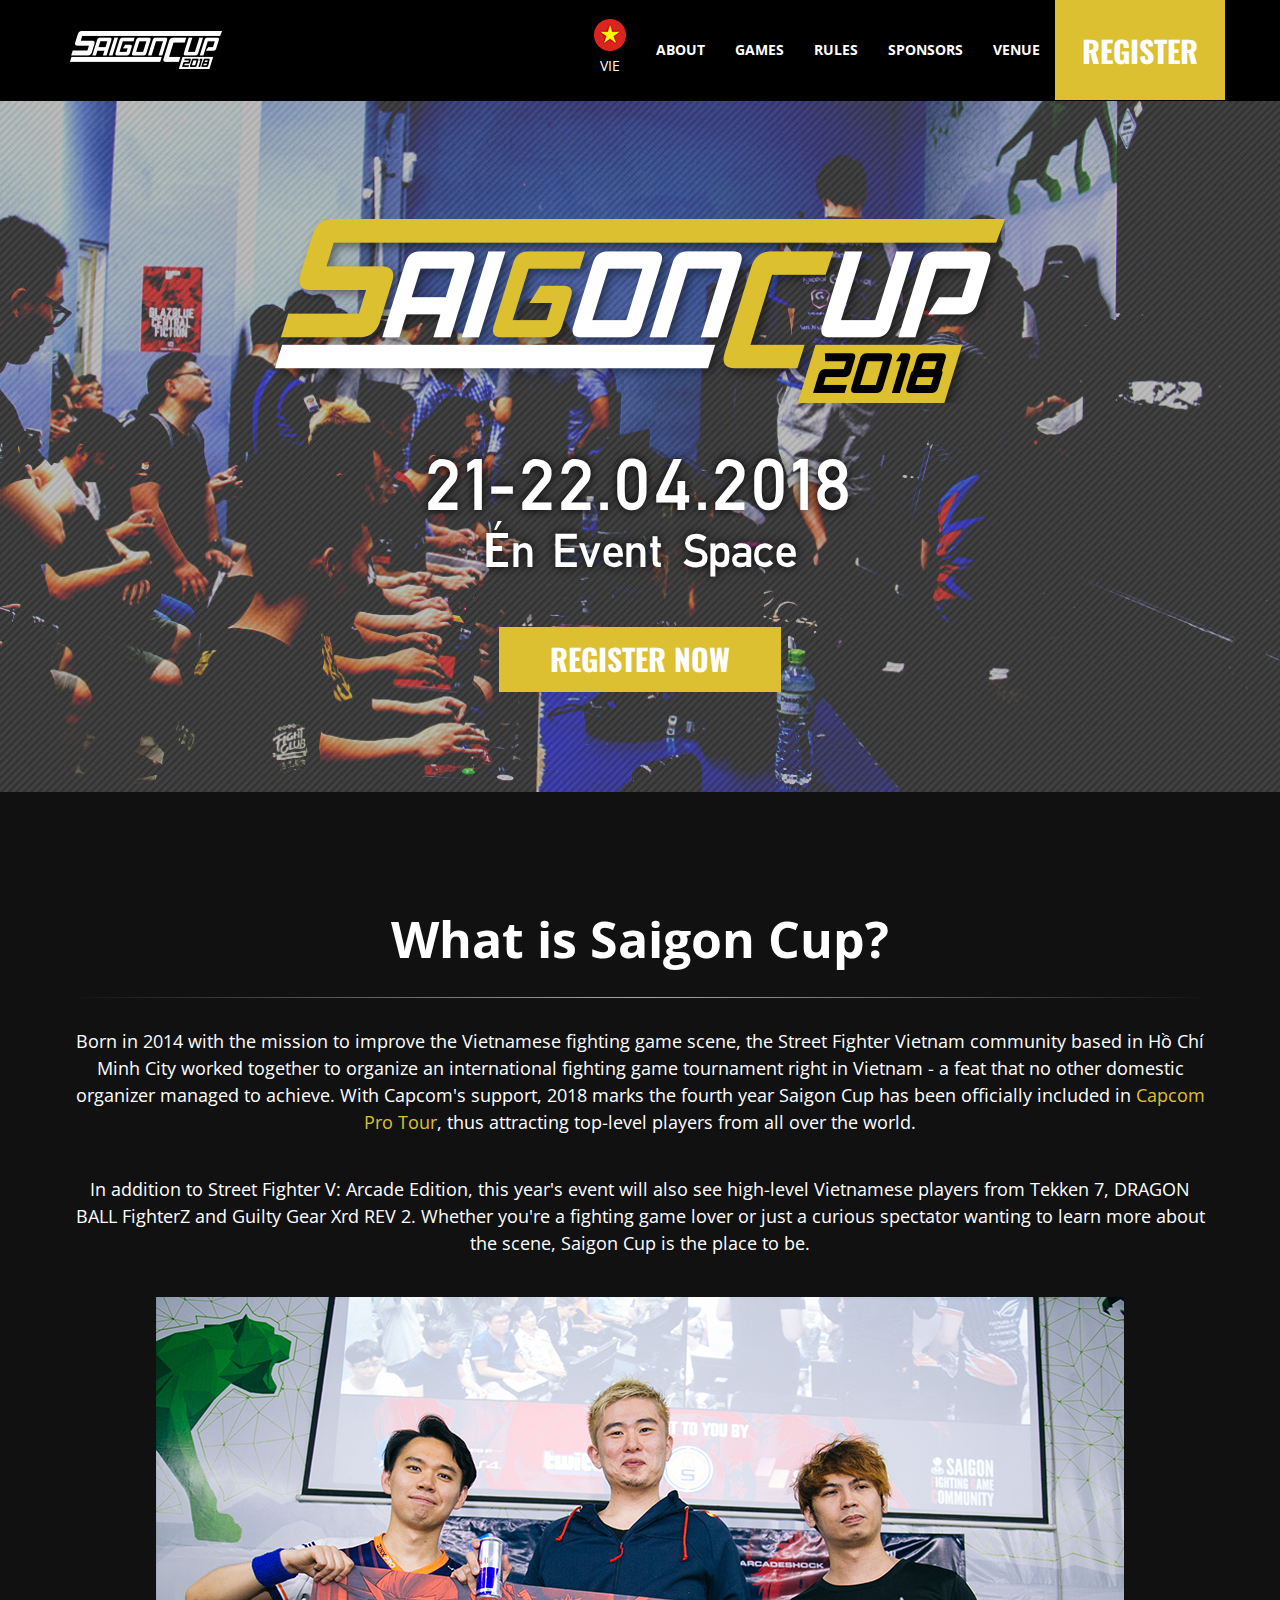
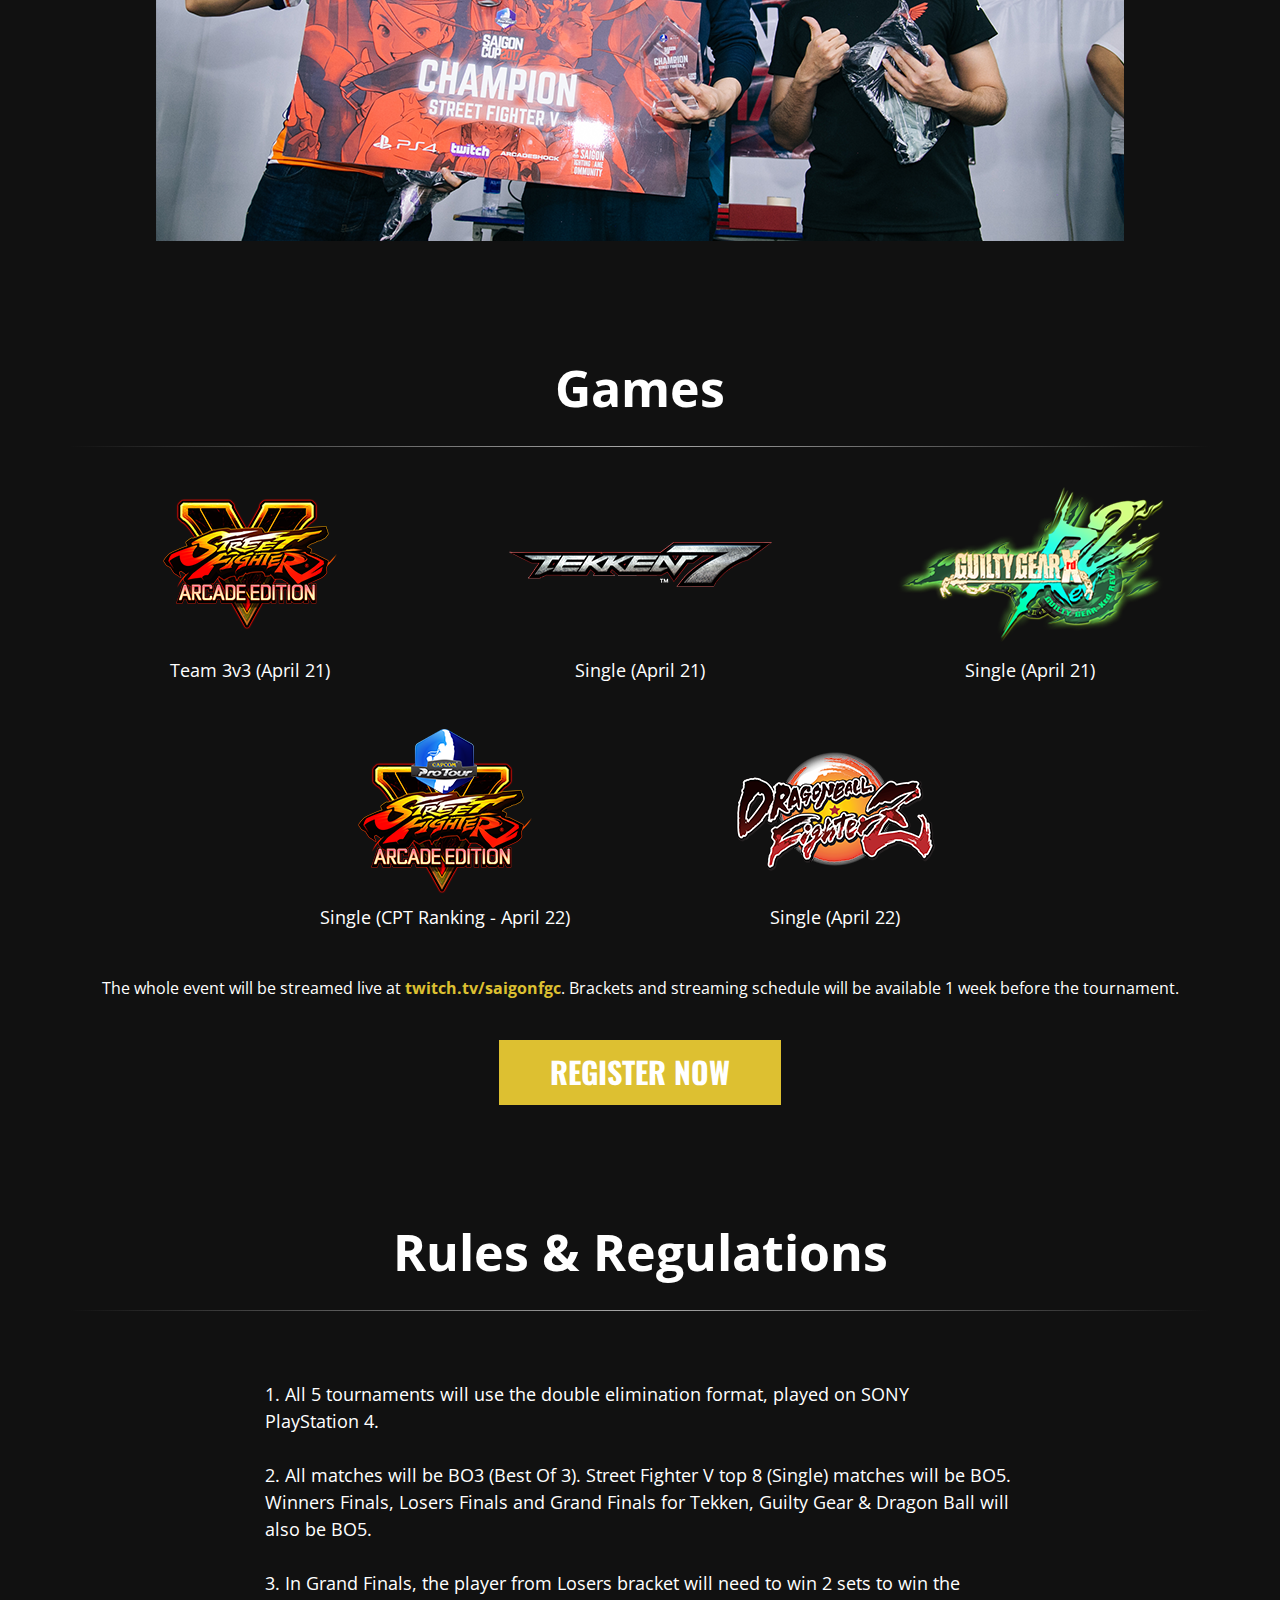
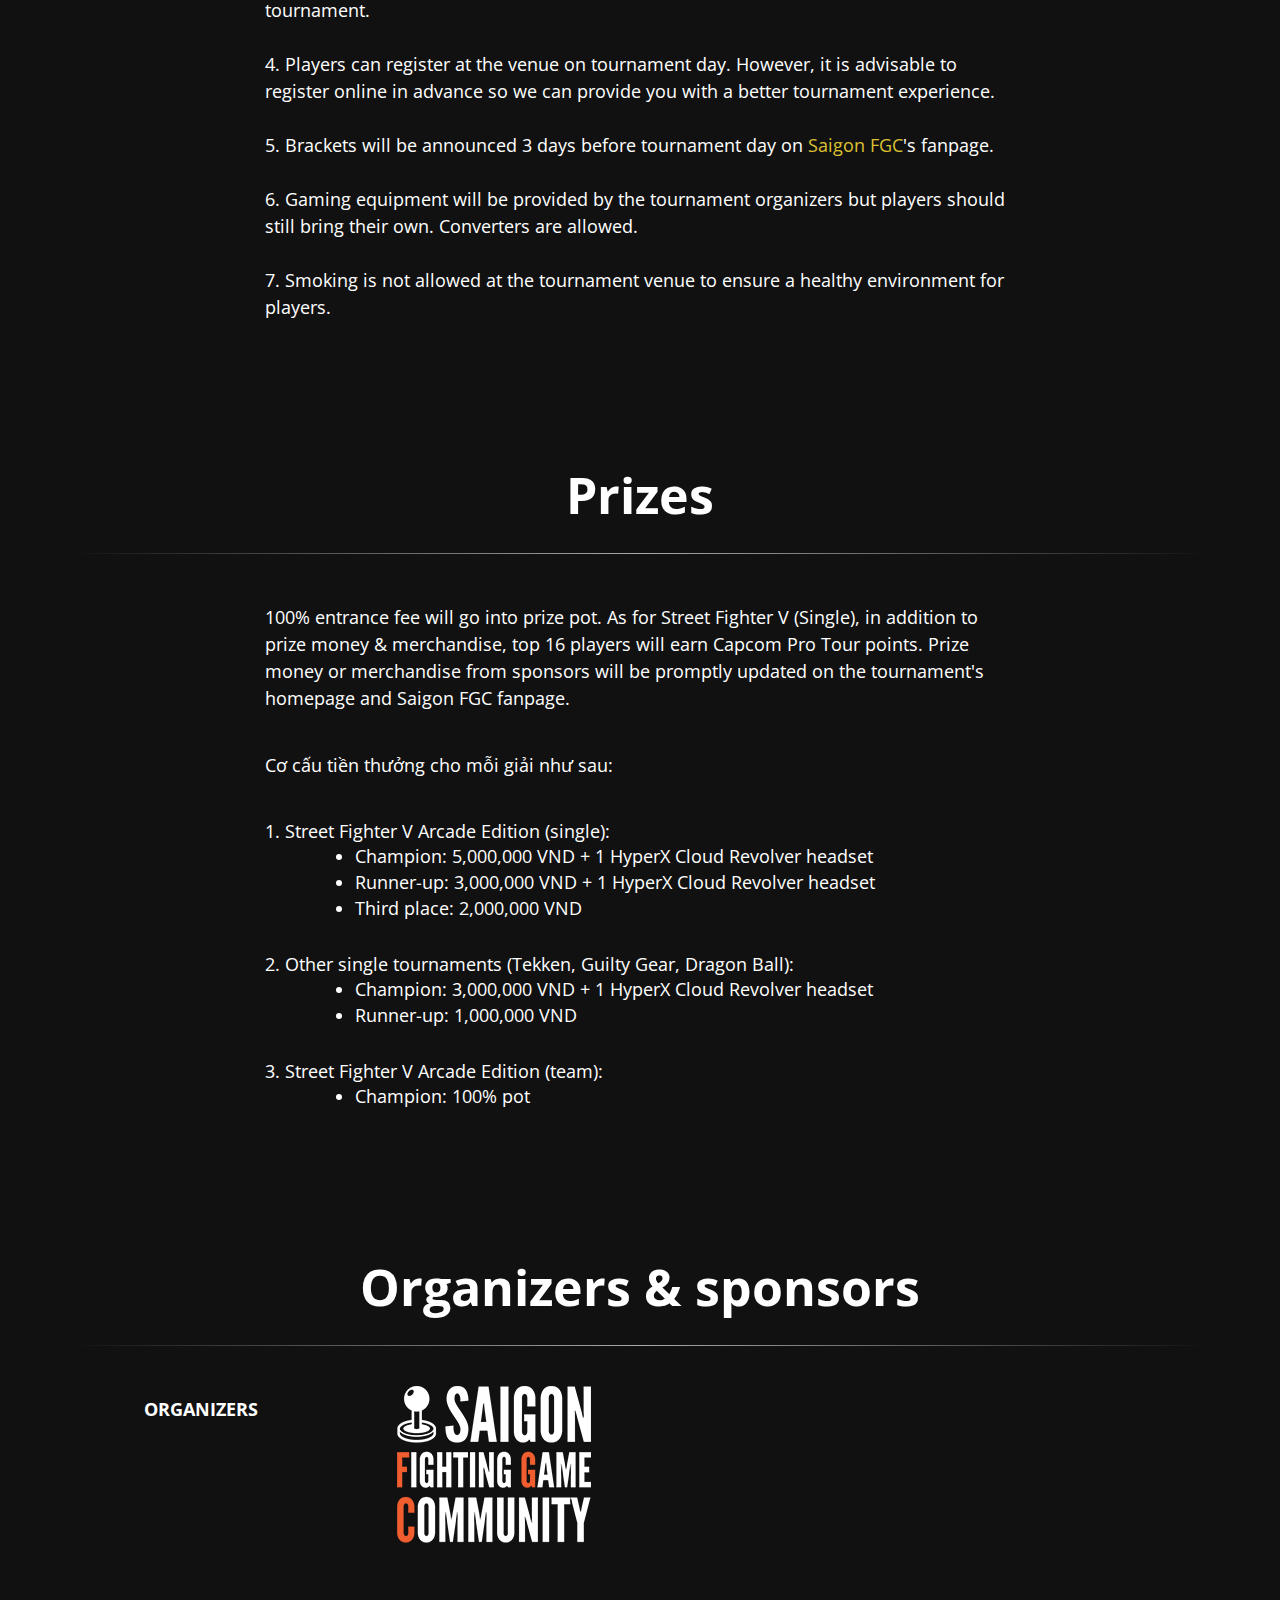
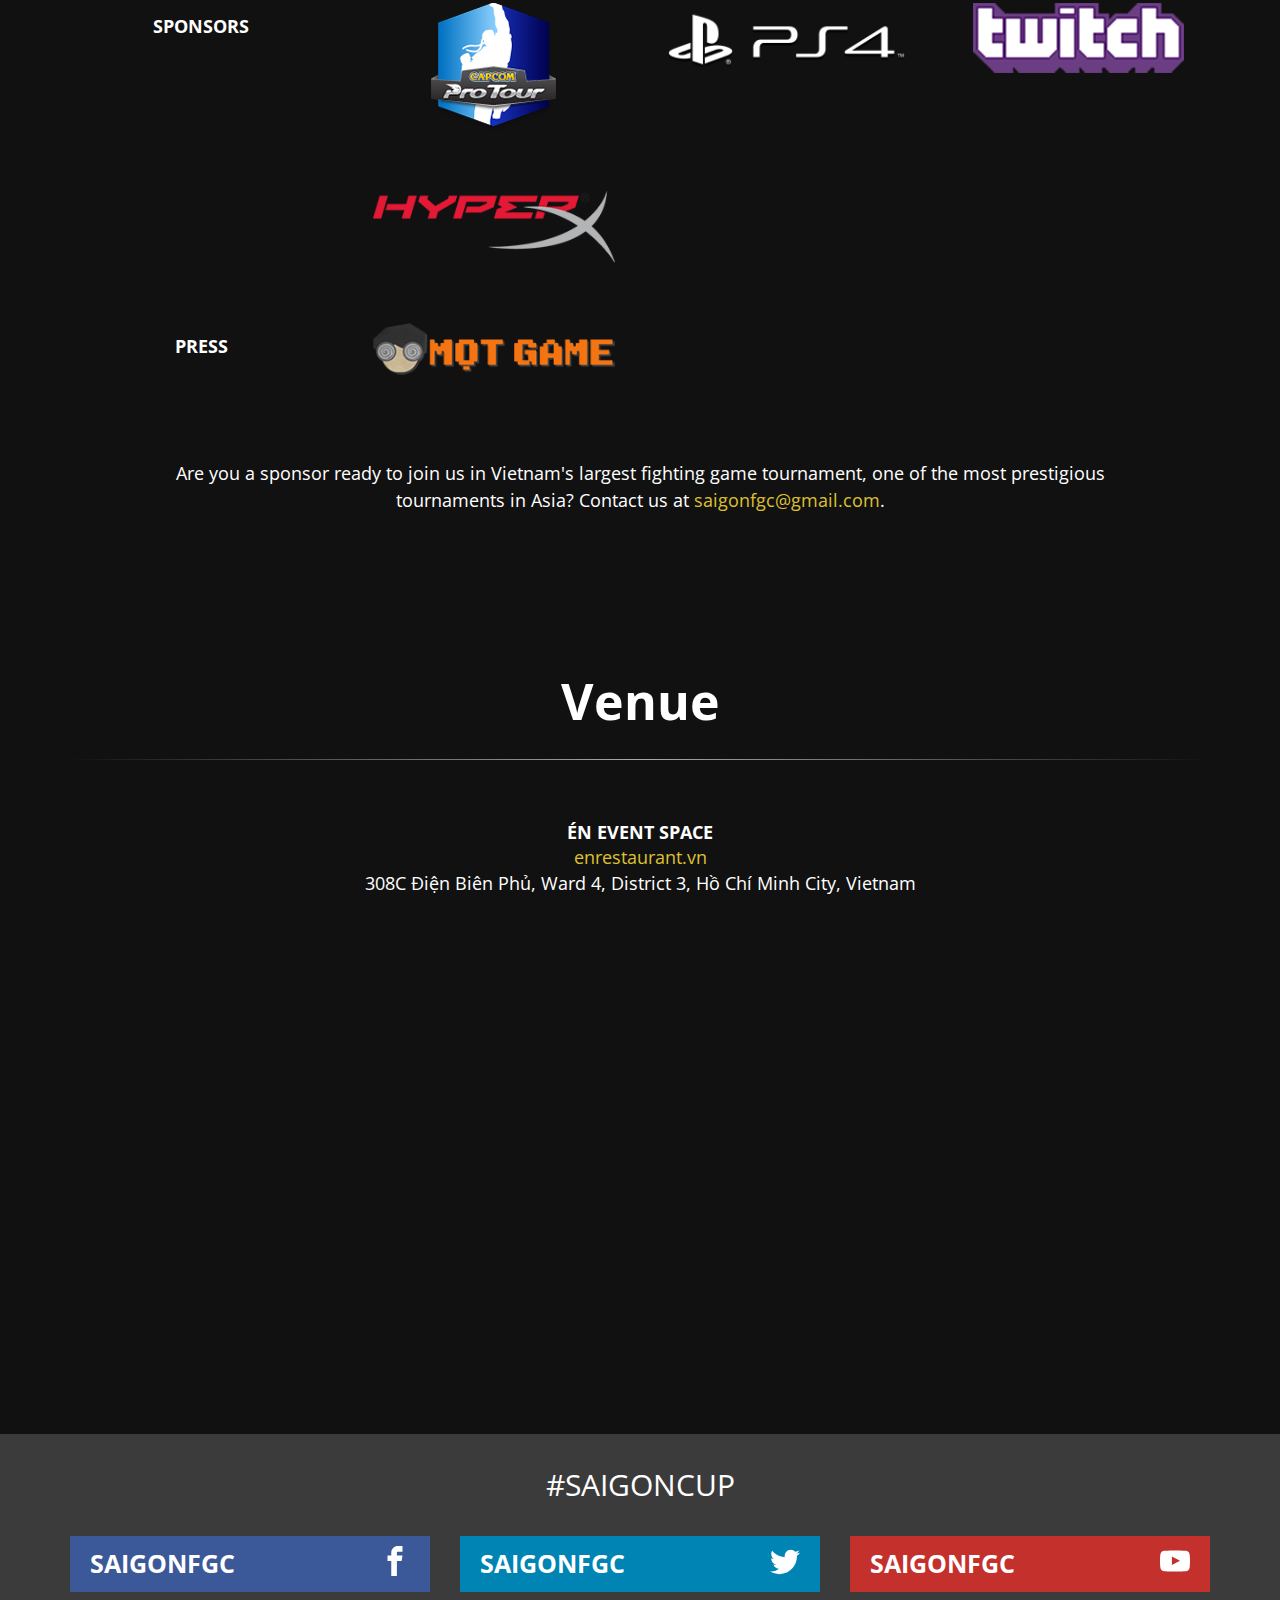
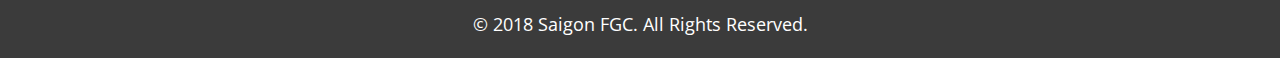
==== commit fdb727cc: "Update documentation" ====
--- a/en/index.html
+++ b/en/index.html
@@ -1 +1 @@
-<!doctype html> <html> <head> <meta content="IE=edge" http-equiv=X-UA-Compatible> <meta charset=utf-8> <meta name=viewport content="width=device-width, initial-scale=1, shrink-to-fit=no"> <link rel=apple-touch-icon sizes=180x180 href="/apple-touch-icon.png"> <link rel=icon type="image/png" sizes=32x32 href="/favicon-32x32.png"> <link rel=icon type="image/png" sizes=16x16 href="/favicon-16x16.png"> <link rel=manifest href="/site.webmanifest"> <link rel=mask-icon href="/safari-pinned-tab.svg" color="#5bbad5"> <meta name=msapplication-TileColor content="#da532c"> <meta name=theme-color content="#ffffff"> <title>Saigon Cup 2018</title> <meta property="og:image" content="https://saigoncup2017.sf-vietnam.com/images/trailer.png"/> <meta property="og:description" content="Vietnam's major fighting games tournament"/> <link rel=stylesheet href="https://maxcdn.bootstrapcdn.com/bootstrap/3.3.7/css/bootstrap.min.css" integrity="sha384-BVYiiSIFeK1dGmJRAkycuHAHRg32OmUcww7on3RYdg4Va+PmSTsz/K68vbdEjh4u" crossorigin=anonymous> <link href="https://fonts.googleapis.com/css?family=Open+Sans:400,800|Oswald" rel=stylesheet> <link href="/stylesheets/fonts.css" rel=stylesheet /> <link href="/stylesheets/site.css" rel=stylesheet /> </head> <body class="en en_index"> <svg style="position: absolute; width: 0; height: 0; overflow: hidden;" version="1.1" xmlns="http://www.w3.org/2000/svg" xmlns:xlink="http://www.w3.org/1999/xlink"> <defs> <symbol id=icon-fakebook viewBox="0 0 32 32"> <title>fakebook</title> <path d="M19 6h5v-6h-5c-3.86 0-7 3.14-7 7v3h-4v6h4v16h6v-16h5l1-6h-6v-3c0-0.542 0.458-1 1-1z"></path> </symbol> <symbol id=icon-twatter viewBox="0 0 32 32"> <title>twatter</title> <path d="M32 7.075c-1.175 0.525-2.444 0.875-3.769 1.031 1.356-0.813 2.394-2.1 2.887-3.631-1.269 0.75-2.675 1.3-4.169 1.594-1.2-1.275-2.906-2.069-4.794-2.069-3.625 0-6.563 2.938-6.563 6.563 0 0.512 0.056 1.012 0.169 1.494-5.456-0.275-10.294-2.888-13.531-6.862-0.563 0.969-0.887 2.1-0.887 3.3 0 2.275 1.156 4.287 2.919 5.463-1.075-0.031-2.087-0.331-2.975-0.819 0 0.025 0 0.056 0 0.081 0 3.181 2.263 5.838 5.269 6.437-0.55 0.15-1.131 0.231-1.731 0.231-0.425 0-0.831-0.044-1.237-0.119 0.838 2.606 3.263 4.506 6.131 4.563-2.25 1.762-5.075 2.813-8.156 2.813-0.531 0-1.050-0.031-1.569-0.094 2.913 1.869 6.362 2.95 10.069 2.95 12.075 0 18.681-10.006 18.681-18.681 0-0.287-0.006-0.569-0.019-0.85 1.281-0.919 2.394-2.075 3.275-3.394z"></path> </symbol> <symbol id=icon-jewtube viewBox="0 0 32 32"> <title>jewtube</title> <path d="M31.681 9.6c0 0-0.313-2.206-1.275-3.175-1.219-1.275-2.581-1.281-3.206-1.356-4.475-0.325-11.194-0.325-11.194-0.325h-0.012c0 0-6.719 0-11.194 0.325-0.625 0.075-1.987 0.081-3.206 1.356-0.963 0.969-1.269 3.175-1.269 3.175s-0.319 2.588-0.319 5.181v2.425c0 2.587 0.319 5.181 0.319 5.181s0.313 2.206 1.269 3.175c1.219 1.275 2.819 1.231 3.531 1.369 2.563 0.244 10.881 0.319 10.881 0.319s6.725-0.012 11.2-0.331c0.625-0.075 1.988-0.081 3.206-1.356 0.962-0.969 1.275-3.175 1.275-3.175s0.319-2.587 0.319-5.181v-2.425c-0.006-2.588-0.325-5.181-0.325-5.181zM12.694 20.15v-8.994l8.644 4.513-8.644 4.481z"></path> </symbol> </defs> </svg> <div class=header id=head> <nav id=top-nav class="navbar navbar-fixed-top"> <div class=container> <div class="navbar-header hidden-xs hidden-sm"> <a class=navbar-brand href="#head"> <img src="/images/sgc-logo-small.png" alt="Sgc logo small"/> </a> </div> <ul class="nav navbar-nav navbar-right"> <li class=xs-left> <a class=small-nav id=language-picker href="/"> <img src="/images/vi.png" alt=Vi /> <span>VIE</span> </a> </li> <li><a class="small-nav hidden-xs" href="#about">About</a></li> <li><a class="small-nav hidden-xs" href="#games">Games</a></li> <li><a class="small-nav hidden-xs" href="#rules">Rules</a></li> <li><a class="small-nav hidden-xs" href="#sponsors">sponsors</a></li> <li><a class="small-nav hidden-xs" href="#venue">Venue</a></li> <li class=xs-right><a target=_blank rel=noopener href="https://smash.gg/sgc18" class="register btn">Register</a></li> </ul> </div> </nav> <div class=container> <div class=row> <div class=col-xs-12> <img src="/images/sgc-logo.png" class="main-logo img-responsive" alt="Sgc logo"/> </div> <div class=col-xs-12> <p class=subheader> <span class=date>21-22.04.2018</span><br> Én Event Space </p> </div> </div> <div class="row text-center"> <div class=col-xs-12> <a target=_blank rel=noopener href="https://smash.gg/sgc18" class="btn register-now">Register now</a> </div> </div> </div> </div> <div class="container content"> <div class=row> <div id=about class=col-xs-12> <h1>What is Saigon Cup?</h1> <p>Born in 2014 with the mission to improve the Vietnamese fighting game scene, the Street Fighter Vietnam community based in Hồ Chí Minh City worked together to organize an international fighting game tournament right in Vietnam - a feat that no other domestic organizer managed to achieve. With Capcom's support, 2018 marks the fourth year Saigon Cup has been officially included in <a target=_blank rel=noopener href="http://capcomprotour.com/schedule/">Capcom Pro Tour</a>, thus attracting top-level players from all over the world. </p> <p>In addition to Street Fighter V: Arcade Edition, this year's event will also see high-level Vietnamese players from Tekken 7, DRAGON BALL FighterZ and Guilty Gear Xrd REV 2. Whether you're a fighting game lover or just a curious spectator wanting to learn more about the scene, Saigon Cup is the place to be. </p> <img src="/images/pornchannnnn.png" class="trailer center-block img-responsive" alt=Pornchannnnn /> </div> </div> <div class=row> <div id=games class=col-xs-12> <h1>Games</h1> </div> </div> <div class="row game-list-row"> <div class="col-sm-12 col-md-4"> <div class=game-logo-wrapper> <img src="/images/sf-3v3-logo.png" alt="Sf 3v3 logo"/> </div> <p> Team 3v3 (April 21) </p> </div> <div class="col-sm-12 col-md-4"> <div class=game-logo-wrapper> <img src="/images/t7-logo.png" alt="T7 logo"/> </div> <p>Single (April 21)</p> </div> <div class="col-sm-12 col-md-4"> <div class=game-logo-wrapper> <img src="/images/gg-logo.png" alt="Gg logo"/> </div> <p>Single (April 21)</p> </div> <div class="col-sm-12 col-md-4 col-md-offset-2"> <div class=game-logo-wrapper> <img src="/images/sf-logo.png" alt="Sf logo"/> </div> <p> Single (CPT Ranking - April 22) </p> </div> <div class="col-sm-12 col-md-4"> <div class=game-logo-wrapper> <img src="/images/dbfz-logo.png" alt="Dbfz logo"/> </div> <p>Single (April 22)</p> </div> <div class=col-xs-12> <p class=subtext> The whole event will be streamed live at <a target=_blank rel=noopener href="https://www.twitch.tv/saigonfgc">twitch.tv/saigonfgc</a>. Brackets and streaming schedule will be available 1 week before the tournament. </p> </div> <div class=col-xs-12> <a target=_blank rel=noopener href="https://smash.gg/sgc18" class="btn register-now">Register now</a> </div> </div> <div class=row> <div id=rules class=col-xs-12> <h1>Rules & Regulations</h1> </div> <div class="col-sm-12 col-md-10 col-md-offset-1 col-lg-offset-2 col-lg-8 rules"> <p> 1. All 5 tournaments will use the double elimination format, played on SONY PlayStation&nbsp;4. </p> <p> 2. All matches will be BO3 (Best Of 3). Street Fighter V top 8 (Single) matches will be BO5. Winners Finals, Losers Finals and Grand Finals for Tekken, Guilty Gear & Dragon Ball will also be BO5. </p> <p> 3. In Grand Finals, the player from Losers bracket will need to win 2 sets to win the tournament. </p> <p> 4. Players can register at the venue on tournament day. However, it is advisable to register online in advance so we can provide you with a better tournament experience. </p> <p> 5. Brackets will be announced 3 days before tournament day on <a target=_blank rel=noopener href="https://www.facebook.com/SaigonFGC/">Saigon FGC</a>'s fanpage. </p> <p> 6. Gaming equipment will be provided by the tournament organizers but players should still bring their own. Converters are allowed. </p> <p> 7. Smoking is not allowed at the tournament venue to ensure a healthy environment for players. </p> </div> </div> <div class=row> <div class=col-xs-12> <h1>Prizes</h1> </div> <div class="col-sm-12 col-md-10 col-md-offset-1 col-lg-offset-2 col-lg-8 prizes"> <p>100% entrance fee will go into prize pot. As for Street Fighter V (Single), in addition to prize money & merchandise, top 16 players will earn Capcom Pro Tour points. Prize money or merchandise from sponsors will be promptly updated on the tournament's homepage and Saigon FGC fanpage. </p> <p>Cơ cấu tiền thưởng cho mỗi giải như sau:</p> <div> 1. Street Fighter V Arcade Edition (single):<br/> <ul class=prize-list> <li>Champion: 5,000,000 VND</li> <li>Runner-up: 3,000,000 VND</li> <li>Third place: 2,000,000 VND</li> </ul> </div> <div> 2. Other single tournaments (Tekken, Guilty Gear, Dragon Ball):<br/> <ul class=prize-list> <li>Champion: 3,000,000 VND + 1 HyperX headset</li> </ul> </div> <div> 3. Street Fighter V Arcade Edition (team):<br/> <ul class=prize-list> <li>Champion: 100% pot</li> </ul> </div> </div> </div> <div class=row> <div id=sponsors class=col-xs-12> <h1>Organizers & sponsors</h1> </div> </div> <div class="row organizers-row"> <div class=col-md-3> <p>Organizers</p> </div> <div class=col-md-3> <a target=_blank rel=noopener href="https://www.facebook.com/SaigonFGC/"> <img src="/images/sgfgc-logo.png" class="center-block img-responsive" alt="Sgfgc logo"/> </a> </div> </div> <div class="row organizers-row"> <div class=col-md-3> <p>sponsors</p> </div> <div class=col-md-3> <img src="/images/protour-logo.png" class="center-block img-responsive" alt="Protour logo"/> </div> <div class=col-md-3> <img src="/images/ps4-logo.png" class="center-block img-responsive" alt="Ps4 logo"/> </div> <div class=col-md-3> <img src="/images/twitch-logo.png" class="center-block img-responsive" alt="Twitch logo"/> </div> </div> <div class="row organizers-row"> <div class="col-md-offset-3 col-md-3"> <img src="/images/hyperx-logo.png" class="center-block img-responsive" alt="Hyperx logo"/> </div> </div> <div class="row organizers-row"> <div class=col-md-3> <p>Press</p> </div> <div class=col-md-3> <img src="/images/motgame-logo.png" class="center-block img-responsive" alt="Motgame logo"/> </div> </div> <div class=row> <div class="col-md-12 col-lg-10 col-lg-offset-1"> <p>Are you a sponsor ready to join us in Vietnam's largest fighting game tournament, one of the most prestigious tournaments in Asia? Contact us at <a href="mailto:saigonfgc@gmail.com">saigonfgc@gmail.com</a>. </p> </div> </div> <div class=row> <div id=venue class=col-xs-12> <h1>Venue</h1> </div> <div class=col-xs-12> <div class=venue-name>ÉN EVENT SPACE</div> <a class=venue-link href="INFINITY GAME ZONE PHÚ THỌ" target=_blank rel=noopener>enrestaurant.vn</a> <div>308C Điện Biên Phủ, Ward 4, District 3, Hồ Chí Minh City, Vietnam</div> </div> <div class="col-md-12 col-lg-10 col-lg-offset-1 map"> <iframe src="https://www.google.com/maps/embed?pb=!1m18!1m12!1m3!1d3919.457938322113!2d106.68078181524726!3d10.776195692321664!2m3!1f0!2f0!3f0!3m2!1i1024!2i768!4f13.1!3m3!1m2!1s0x31752f242e0f0ffd%3A0xc57f4a5451ba4e36!2zTmjDoCBow6BuZyDDiW4gVGVhIEhvdXNlICYgUmVzdGF1cmFudA!5e0!3m2!1sen!2s!4v1519562458910" width="100%" height=450 frameborder=0 style="border:0" allowfullscreen></iframe> </div> </div> </div> <div class=footer> <div class=container> <div class=row> <div class="col-xs-12 hashtag"> #SAIGONCUP </div> <div class="col-xs-12 col-sm-4"> <a class="s-link fakebook" target=_blank rel=noopener href="https://www.facebook.com/SaigonFGC/"> <span>SAIGONFGC</span> <svg class="icon icon-fakebook"><use xlink:href="#icon-fakebook"></use></svg> </a> </div> <div class="col-xs-12 col-sm-4"> <a class="s-link twatter" target=_blank rel=noopener href="https://twitter.com/saigonfgc"> <span>SAIGONFGC</span> <svg class="icon icon-twatter"><use xlink:href="#icon-twatter"></use></svg> </a> </div> <div class="col-xs-12 col-sm-4"> <a class="s-link jewtube" target=_blank rel=noopener href="https://www.youtube.com/channel/UCXKJS58sqzsy0ntJgH3YCXQ"> <span>SAIGONFGC</span> <svg class="icon icon-jewtube"><use xlink:href="#icon-jewtube"></use></svg> </a> </div> <div class="col-xs-12 copyright"> &copy; 2018 Saigon FGC. All Rights Reserved. </div> </div> </div> </div> <script src="https://ajax.googleapis.com/ajax/libs/jquery/3.1.1/jquery.min.js"></script> <script src="https://maxcdn.bootstrapcdn.com/bootstrap/3.3.7/js/bootstrap.min.js" integrity=sha384-Tc5IQib027qvyjSMfHjOMaLkfuWVxZxUPnCJA7l2mCWNIpG9mGCD8wGNIcPD7Txa crossorigin=anonymous></script> <script src="/javascripts/shoryuken.js"></script> </body> </html>+<!doctype html> <html> <head> <meta content="IE=edge" http-equiv=X-UA-Compatible> <meta charset=utf-8> <meta name=viewport content="width=device-width, initial-scale=1, shrink-to-fit=no"> <link rel=apple-touch-icon sizes=180x180 href="/apple-touch-icon.png"> <link rel=icon type="image/png" sizes=32x32 href="/favicon-32x32.png"> <link rel=icon type="image/png" sizes=16x16 href="/favicon-16x16.png"> <link rel=manifest href="/site.webmanifest"> <link rel=mask-icon href="/safari-pinned-tab.svg" color="#5bbad5"> <meta name=msapplication-TileColor content="#da532c"> <meta name=theme-color content="#ffffff"> <title>Saigon Cup 2018</title> <meta property="og:image" content="https://sgc18.saigonfgc.com/images/pornchannnnn.png"/> <meta property="og:description" content="Vietnam's major fighting games tournament"/> <link rel=stylesheet href="https://maxcdn.bootstrapcdn.com/bootstrap/3.3.7/css/bootstrap.min.css" integrity="sha384-BVYiiSIFeK1dGmJRAkycuHAHRg32OmUcww7on3RYdg4Va+PmSTsz/K68vbdEjh4u" crossorigin=anonymous> <link href="https://fonts.googleapis.com/css?family=Open+Sans:400,800|Oswald" rel=stylesheet> <link href="/stylesheets/fonts.css" rel=stylesheet /> <link href="/stylesheets/site.css" rel=stylesheet /> </head> <body class="en en_index"> <svg style="position: absolute; width: 0; height: 0; overflow: hidden;" version="1.1" xmlns="http://www.w3.org/2000/svg" xmlns:xlink="http://www.w3.org/1999/xlink"> <defs> <symbol id=icon-fakebook viewBox="0 0 32 32"> <title>fakebook</title> <path d="M19 6h5v-6h-5c-3.86 0-7 3.14-7 7v3h-4v6h4v16h6v-16h5l1-6h-6v-3c0-0.542 0.458-1 1-1z"></path> </symbol> <symbol id=icon-twatter viewBox="0 0 32 32"> <title>twatter</title> <path d="M32 7.075c-1.175 0.525-2.444 0.875-3.769 1.031 1.356-0.813 2.394-2.1 2.887-3.631-1.269 0.75-2.675 1.3-4.169 1.594-1.2-1.275-2.906-2.069-4.794-2.069-3.625 0-6.563 2.938-6.563 6.563 0 0.512 0.056 1.012 0.169 1.494-5.456-0.275-10.294-2.888-13.531-6.862-0.563 0.969-0.887 2.1-0.887 3.3 0 2.275 1.156 4.287 2.919 5.463-1.075-0.031-2.087-0.331-2.975-0.819 0 0.025 0 0.056 0 0.081 0 3.181 2.263 5.838 5.269 6.437-0.55 0.15-1.131 0.231-1.731 0.231-0.425 0-0.831-0.044-1.237-0.119 0.838 2.606 3.263 4.506 6.131 4.563-2.25 1.762-5.075 2.813-8.156 2.813-0.531 0-1.050-0.031-1.569-0.094 2.913 1.869 6.362 2.95 10.069 2.95 12.075 0 18.681-10.006 18.681-18.681 0-0.287-0.006-0.569-0.019-0.85 1.281-0.919 2.394-2.075 3.275-3.394z"></path> </symbol> <symbol id=icon-jewtube viewBox="0 0 32 32"> <title>jewtube</title> <path d="M31.681 9.6c0 0-0.313-2.206-1.275-3.175-1.219-1.275-2.581-1.281-3.206-1.356-4.475-0.325-11.194-0.325-11.194-0.325h-0.012c0 0-6.719 0-11.194 0.325-0.625 0.075-1.987 0.081-3.206 1.356-0.963 0.969-1.269 3.175-1.269 3.175s-0.319 2.588-0.319 5.181v2.425c0 2.587 0.319 5.181 0.319 5.181s0.313 2.206 1.269 3.175c1.219 1.275 2.819 1.231 3.531 1.369 2.563 0.244 10.881 0.319 10.881 0.319s6.725-0.012 11.2-0.331c0.625-0.075 1.988-0.081 3.206-1.356 0.962-0.969 1.275-3.175 1.275-3.175s0.319-2.587 0.319-5.181v-2.425c-0.006-2.588-0.325-5.181-0.325-5.181zM12.694 20.15v-8.994l8.644 4.513-8.644 4.481z"></path> </symbol> </defs> </svg> <div class=header id=head> <nav id=top-nav class="navbar navbar-fixed-top"> <div class=container> <div class="navbar-header hidden-xs hidden-sm"> <a class=navbar-brand href="#head"> <img src="/images/sgc-logo-small.png" alt="Sgc logo small"/> </a> </div> <ul class="nav navbar-nav navbar-right"> <li class=xs-left> <a class=small-nav id=language-picker href="/"> <img src="/images/vi.png" alt=Vi /> <span>VIE</span> </a> </li> <li><a class="small-nav hidden-xs" href="#about">About</a></li> <li><a class="small-nav hidden-xs" href="#games">Games</a></li> <li><a class="small-nav hidden-xs" href="#rules">Rules</a></li> <li><a class="small-nav hidden-xs" href="#sponsors">sponsors</a></li> <li><a class="small-nav hidden-xs" href="#venue">Venue</a></li> <li class=xs-right><a target=_blank rel=noopener href="https://smash.gg/sgc18" class="register btn">Register</a></li> </ul> </div> </nav> <div class=container> <div class=row> <div class=col-xs-12> <img src="/images/sgc-logo.png" class="main-logo img-responsive" alt="Sgc logo"/> </div> <div class=col-xs-12> <p class=subheader> <span class=date>21-22.04.2018</span><br> Én Event Space </p> </div> </div> <div class="row text-center"> <div class=col-xs-12> <a target=_blank rel=noopener href="https://smash.gg/sgc18" class="btn register-now">Register now</a> </div> </div> </div> </div> <div class="container content"> <div class=row> <div id=about class=col-xs-12> <h1>What is Saigon Cup?</h1> <p>Born in 2014 with the mission to improve the Vietnamese fighting game scene, the Street Fighter Vietnam community based in Hồ Chí Minh City worked together to organize an international fighting game tournament right in Vietnam - a feat that no other domestic organizer managed to achieve. With Capcom's support, 2018 marks the fourth year Saigon Cup has been officially included in <a target=_blank rel=noopener href="http://capcomprotour.com/schedule/">Capcom Pro Tour</a>, thus attracting top-level players from all over the world. </p> <p>In addition to Street Fighter V: Arcade Edition, this year's event will also see high-level Vietnamese players from Tekken 7, DRAGON BALL FighterZ and Guilty Gear Xrd REV 2. Whether you're a fighting game lover or just a curious spectator wanting to learn more about the scene, Saigon Cup is the place to be. </p> <img src="/images/pornchannnnn.png" class="trailer center-block img-responsive" alt=Pornchannnnn /> </div> </div> <div class=row> <div id=games class=col-xs-12> <h1>Games</h1> </div> </div> <div class="row game-list-row"> <div class="col-sm-12 col-md-4"> <div class=game-logo-wrapper> <img src="/images/sf-3v3-logo.png" alt="Sf 3v3 logo"/> </div> <p> Team 3v3 (April 21) </p> </div> <div class="col-sm-12 col-md-4"> <div class=game-logo-wrapper> <img src="/images/t7-logo.png" alt="T7 logo"/> </div> <p>Single (April 21)</p> </div> <div class="col-sm-12 col-md-4"> <div class=game-logo-wrapper> <img src="/images/gg-logo.png" alt="Gg logo"/> </div> <p>Single (April 21)</p> </div> <div class="col-sm-12 col-md-4 col-md-offset-2"> <div class=game-logo-wrapper> <img src="/images/sf-logo.png" alt="Sf logo"/> </div> <p> Single (CPT Ranking - April 22) </p> </div> <div class="col-sm-12 col-md-4"> <div class=game-logo-wrapper> <img src="/images/dbfz-logo.png" alt="Dbfz logo"/> </div> <p>Single (April 22)</p> </div> <div class=col-xs-12> <p class=subtext> The whole event will be streamed live at <a target=_blank rel=noopener href="https://www.twitch.tv/saigonfgc">twitch.tv/saigonfgc</a>. Brackets and streaming schedule will be available 1 week before the tournament. </p> </div> <div class=col-xs-12> <a target=_blank rel=noopener href="https://smash.gg/sgc18" class="btn register-now">Register now</a> </div> </div> <div class=row> <div id=rules class=col-xs-12> <h1>Rules & Regulations</h1> </div> <div class="col-sm-12 col-md-10 col-md-offset-1 col-lg-offset-2 col-lg-8 rules"> <p> 1. All 5 tournaments will use the double elimination format, played on SONY PlayStation&nbsp;4. </p> <p> 2. All matches will be BO3 (Best Of 3). Street Fighter V top 8 (Single) matches will be BO5. Winners Finals, Losers Finals and Grand Finals for Tekken, Guilty Gear & Dragon Ball will also be BO5. </p> <p> 3. In Grand Finals, the player from Losers bracket will need to win 2 sets to win the tournament. </p> <p> 4. Players can register at the venue on tournament day. However, it is advisable to register online in advance so we can provide you with a better tournament experience. </p> <p> 5. Brackets will be announced 3 days before tournament day on <a target=_blank rel=noopener href="https://www.facebook.com/SaigonFGC/">Saigon FGC</a>'s fanpage. </p> <p> 6. Gaming equipment will be provided by the tournament organizers but players should still bring their own. Converters are allowed. </p> <p> 7. Smoking is not allowed at the tournament venue to ensure a healthy environment for players. </p> </div> </div> <div class=row> <div class=col-xs-12> <h1>Prizes</h1> </div> <div class="col-sm-12 col-md-10 col-md-offset-1 col-lg-offset-2 col-lg-8 prizes"> <p>100% entrance fee will go into prize pot. As for Street Fighter V (Single), in addition to prize money & merchandise, top 16 players will earn Capcom Pro Tour points. Prize money or merchandise from sponsors will be promptly updated on the tournament's homepage and Saigon FGC fanpage. </p> <p>Cơ cấu tiền thưởng cho mỗi giải như sau:</p> <div> 1. Street Fighter V Arcade Edition (single):<br/> <ul class=prize-list> <li>Champion: 5,000,000 VND + 1 HyperX Cloud Revolver headset</li> <li>Runner-up: 3,000,000 VND + 1 HyperX Cloud Revolver headset</li> <li>Third place: 2,000,000 VND</li> </ul> </div> <div> 2. Other single tournaments (Tekken, Guilty Gear, Dragon Ball):<br/> <ul class=prize-list> <li>Champion: 3,000,000 VND + 1 HyperX Cloud Revolver headset</li> <li>Runner-up: 1,000,000 VND</li> </ul> </div> <div> 3. Street Fighter V Arcade Edition (team):<br/> <ul class=prize-list> <li>Champion: 100% pot</li> </ul> </div> </div> </div> <div class=row> <div id=sponsors class=col-xs-12> <h1>Organizers & sponsors</h1> </div> </div> <div class="row organizers-row"> <div class=col-md-3> <p>Organizers</p> </div> <div class=col-md-3> <a target=_blank rel=noopener href="https://www.facebook.com/SaigonFGC/"> <img src="/images/sgfgc-logo.png" class="center-block img-responsive" alt="Sgfgc logo"/> </a> </div> </div> <div class="row organizers-row"> <div class=col-md-3> <p>sponsors</p> </div> <div class=col-md-3> <img src="/images/protour-logo.png" class="center-block img-responsive" alt="Protour logo"/> </div> <div class=col-md-3> <img src="/images/ps4-logo.png" class="center-block img-responsive" alt="Ps4 logo"/> </div> <div class=col-md-3> <img src="/images/twitch-logo.png" class="center-block img-responsive" alt="Twitch logo"/> </div> </div> <div class="row organizers-row"> <div class="col-md-offset-3 col-md-3"> <img src="/images/hyperx-logo.png" class="center-block img-responsive" alt="Hyperx logo"/> </div> </div> <div class="row organizers-row"> <div class=col-md-3> <p>Press</p> </div> <div class=col-md-3> <img src="/images/motgame-logo.png" class="center-block img-responsive" alt="Motgame logo"/> </div> </div> <div class=row> <div class="col-md-12 col-lg-10 col-lg-offset-1"> <p>Are you a sponsor ready to join us in Vietnam's largest fighting game tournament, one of the most prestigious tournaments in Asia? Contact us at <a href="mailto:saigonfgc@gmail.com">saigonfgc@gmail.com</a>. </p> </div> </div> <div class=row> <div id=venue class=col-xs-12> <h1>Venue</h1> </div> <div class=col-xs-12> <div class=venue-name>ÉN EVENT SPACE</div> <a class=venue-link href="INFINITY GAME ZONE PHÚ THỌ" target=_blank rel=noopener>enrestaurant.vn</a> <div>308C Điện Biên Phủ, Ward 4, District 3, Hồ Chí Minh City, Vietnam</div> </div> <div class="col-md-12 col-lg-10 col-lg-offset-1 map"> <iframe src="https://www.google.com/maps/embed?pb=!1m18!1m12!1m3!1d3919.457938322113!2d106.68078181524726!3d10.776195692321664!2m3!1f0!2f0!3f0!3m2!1i1024!2i768!4f13.1!3m3!1m2!1s0x31752f242e0f0ffd%3A0xc57f4a5451ba4e36!2zTmjDoCBow6BuZyDDiW4gVGVhIEhvdXNlICYgUmVzdGF1cmFudA!5e0!3m2!1sen!2s!4v1519562458910" width="100%" height=450 frameborder=0 style="border:0" allowfullscreen></iframe> </div> </div> </div> <div class=footer> <div class=container> <div class=row> <div class="col-xs-12 hashtag"> #SAIGONCUP </div> <div class="col-xs-12 col-sm-4"> <a class="s-link fakebook" target=_blank rel=noopener href="https://www.facebook.com/SaigonFGC/"> <span>SAIGONFGC</span> <svg class="icon icon-fakebook"><use xlink:href="#icon-fakebook"></use></svg> </a> </div> <div class="col-xs-12 col-sm-4"> <a class="s-link twatter" target=_blank rel=noopener href="https://twitter.com/saigonfgc"> <span>SAIGONFGC</span> <svg class="icon icon-twatter"><use xlink:href="#icon-twatter"></use></svg> </a> </div> <div class="col-xs-12 col-sm-4"> <a class="s-link jewtube" target=_blank rel=noopener href="https://www.youtube.com/channel/UCXKJS58sqzsy0ntJgH3YCXQ"> <span>SAIGONFGC</span> <svg class="icon icon-jewtube"><use xlink:href="#icon-jewtube"></use></svg> </a> </div> <div class="col-xs-12 copyright"> &copy; 2018 Saigon FGC. All Rights Reserved. </div> </div> </div> </div> <script src="https://ajax.googleapis.com/ajax/libs/jquery/3.1.1/jquery.min.js"></script> <script src="https://maxcdn.bootstrapcdn.com/bootstrap/3.3.7/js/bootstrap.min.js" integrity=sha384-Tc5IQib027qvyjSMfHjOMaLkfuWVxZxUPnCJA7l2mCWNIpG9mGCD8wGNIcPD7Txa crossorigin=anonymous></script> <script src="/javascripts/shoryuken.js"></script> </body> </html>--- a/stylesheets/site.css
+++ b/stylesheets/site.css
@@ -1 +1 @@
-body{background-color:#111;color:white;font-family:"Open Sans", sans-serif;font-size:18px}p a{color:#ddc031;text-decoration:none}p a:hover,p a:active{text-decoration:underline;color:#ddc031}p a:visited{text-decoration:none;color:#ddc031}.btn{border-radius:0;background-color:#DDC031;font-weight:bold;font-family:Oswald, sans-serif;color:white}.register-now{padding:10px 50px;font-size:30px;text-transform:uppercase}#language-picker{display:flex;flex-direction:column;justify-content:center;align-items:center}#language-picker:hover{text-decoration:none}#language-picker span{line-height:30px;font-weight:normal}.navbar-brand{height:100px;display:flex;align-items:center}nav{background-color:black}nav a.small-nav:hover{background-color:transparent}.header{background-image:url("/images/bg.jpg");background-size:cover;background-position:center;padding:100px 0}@media (max-width: 767px){.header{padding-left:20px}}.header .navbar{font-size:14px;border-radius:0;text-transform:uppercase;font-weight:bold;vertical-align:middle}.header .navbar .navbar-nav li a{padding-top:0;padding-bottom:0;height:100px;line-height:100px;vertical-align:middle}@media (max-width: 767px){.header .navbar .navbar-nav li a{height:50px;line-height:50px}}@media (min-width: 992px){.header .navbar .small-nav,.header .navbar .language-picker{line-height:50px}}.header .navbar .register{color:white;width:170px;font-size:30px;text-align:center;padding:0}.header .navbar .register:hover,.header .navbar .register:active{background-color:#DDC031;color:#111}.header .navbar .register:visited{text-decoration:none;color:white}@media (max-width: 991px){.header .navbar .register{width:140px}}.header .navbar a{color:white}.header .navbar a:hover{color:#ddc031}.header .main-logo{margin:119px auto 20px auto}.header .subheader{line-height:57px;text-align:center;font-size:59px;font-family:mittelschrift, sans-serif;color:white;text-shadow:0px 0px 10px black;margin-bottom:50px;margin-top:30px}.header .subheader .date{font-size:91px}.content{text-align:center}.content h1{padding-top:100px;font-weight:bold;font-size:50px;border-bottom:1px solid transparent;padding-bottom:30px;margin-bottom:30px;-moz-border-image:-moz-linear-gradient(left, #111 0%, #aaa 50%, #111 100%);-webkit-border-image:-webkit-linear-gradient(left, #111 0%, #aaa 50%, #111 100%);border-image:linear-gradient(to right, #111 0%, #aaa 50%, #111 100%);border-image-slice:1}.content p{line-height:1.5;margin-bottom:40px;margin-top:20px}.trailer{max-height:700px}.subtext{font-size:16px}.subtext a{font-weight:bold}.rules{margin-top:20px}.rules p{text-align:left;line-height:1.5;margin-bottom:1.5em}.prizes{text-align:left}.prize-list{margin-left:50px;margin-bottom:30px}.organizers-row{margin-bottom:40px}.organizers-row p{text-transform:uppercase;font-weight:bold}.organizers-row img{padding:10px}.venue-name{margin-top:30px;font-weight:bold}.venue-link{color:#ddc031}.venue-link:visited,.venue-link:hover,.venue-link:active{color:#ddc031}.map{margin-top:30px;margin-bottom:50px}.footer{background-color:#3b3b3b}.footer .hashtag{font-size:30px;text-transform:uppercase;text-align:center;margin:30px 0}.footer .s-link{color:white;text-decoration:none;display:block;padding:10px 20px;font-size:25px;font-weight:bold}.footer .s-link svg{width:30px;height:30px;float:right;fill:currentColor}.footer .s-link.fakebook{background-color:#3b5999}.footer .s-link.fakebook:hover{color:#3b5999;background-color:white}.footer .s-link.twatter{background-color:#0084b4}.footer .s-link.twatter:hover{color:#0084b4;background-color:white}.footer .s-link.jewtube{background-color:#c4302c}.footer .s-link.jewtube:hover{color:#c4302c;background-color:white}.footer .copyright{text-align:center;padding:20px}.footer .archives{text-align:center;margin:30px 0 0 0}.footer .archives span{margin:0 10px}@media (max-width: 767px){nav li{display:inline-block}nav li.xs-right{float:right}nav li.xs-left{float:left}.content h1{padding-top:50px}#language-picker{flex-direction:row}#language-picker span{margin-left:7px;font-weight:bold}.header .subheader{font-size:49px;margin-bottom:50px;margin-top:30px}.header .subheader .date{font-size:60px}.header .main-logo{margin-top:50px}}.game-logo-wrapper{height:175px;display:flex;align-items:center;justify-content:center}.game-list-row p{margin-top:5px}+body{background-color:#111;color:white;font-family:"Open Sans", sans-serif;font-size:18px}p a{color:#ddc031;text-decoration:none}p a:hover,p a:active{text-decoration:underline;color:#ddc031}p a:visited{text-decoration:none;color:#ddc031}.btn{border-radius:0;background-color:#DDC031;font-weight:bold;font-family:Oswald, sans-serif;color:white}.register-now{padding:10px 50px;font-size:30px;text-transform:uppercase}#language-picker{display:flex;flex-direction:column;justify-content:center;align-items:center}#language-picker:hover{text-decoration:none}#language-picker span{line-height:30px;font-weight:normal}.navbar-brand{height:100px;display:flex;align-items:center}nav{background-color:black}nav a.small-nav:hover{background-color:transparent}.header{background-image:url("/images/bg.jpg");background-size:cover;background-position:center;padding:100px 0}@media (max-width: 767px){.header{padding-left:20px}}.header .navbar{font-size:14px;border-radius:0;text-transform:uppercase;font-weight:bold;vertical-align:middle}.header .navbar .navbar-nav li a{padding-top:0;padding-bottom:0;height:100px;line-height:100px;vertical-align:middle}@media (max-width: 767px){.header .navbar .navbar-nav li a{height:50px;line-height:50px}}@media (min-width: 992px){.header .navbar .small-nav,.header .navbar .language-picker{line-height:50px}}.header .navbar .register{color:white;width:170px;font-size:30px;text-align:center;padding:0}.header .navbar .register:hover,.header .navbar .register:active{background-color:#DDC031;color:#111}.header .navbar .register:visited{text-decoration:none;color:white}@media (max-width: 991px){.header .navbar .register{width:140px}}.header .navbar a{color:white}.header .navbar a:hover{color:#ddc031}.header .main-logo{margin:119px auto 20px auto}.header .subheader{line-height:57px;text-align:center;font-size:59px;font-family:mittelschrift, sans-serif;color:white;text-shadow:0px 0px 10px black;margin-bottom:50px;margin-top:30px}.header .subheader .date{font-size:91px}.content{text-align:center}.content h1{padding-top:100px;font-weight:bold;font-size:50px;border-bottom:1px solid transparent;padding-bottom:30px;margin-bottom:30px;-moz-border-image:-moz-linear-gradient(left, #111 0%, #aaa 50%, #111 100%);-webkit-border-image:-webkit-linear-gradient(left, #111 0%, #aaa 50%, #111 100%);border-image:linear-gradient(to right, #111 0%, #aaa 50%, #111 100%);border-image-slice:1}.content p{line-height:1.5;margin-bottom:40px;margin-top:20px}.trailer{max-height:700px}.subtext{font-size:16px}.subtext a{font-weight:bold}.rules{margin-top:20px}.rules p{text-align:left;line-height:1.5;margin-bottom:1.5em}.prizes{text-align:left}.prize-list{margin-left:50px;margin-bottom:30px}.organizers-row{margin-bottom:40px}.organizers-row p{text-transform:uppercase;font-weight:bold}.organizers-row img{padding:10px}.venue-name{margin-top:30px;font-weight:bold}.venue-link{color:#ddc031}.venue-link:visited,.venue-link:hover,.venue-link:active{color:#ddc031}.map{margin-top:30px;margin-bottom:50px}.footer{background-color:#3b3b3b}.footer .hashtag{font-size:30px;text-transform:uppercase;text-align:center;margin:30px 0}.footer .s-link{color:white;text-decoration:none;display:block;padding:10px 20px;font-size:25px;font-weight:bold}.footer .s-link svg{width:30px;height:30px;float:right;fill:currentColor}.footer .s-link.fakebook{background-color:#3b5999}.footer .s-link.fakebook:hover{color:#3b5999;background-color:white}.footer .s-link.twatter{background-color:#0084b4}.footer .s-link.twatter:hover{color:#0084b4;background-color:white}.footer .s-link.jewtube{background-color:#c4302c}.footer .s-link.jewtube:hover{color:#c4302c;background-color:white}.footer .copyright{text-align:center;padding:20px}.footer .archives{text-align:center;margin:30px 0 0 0}.footer .archives span{margin:0 10px}@media (max-width: 767px){nav li{display:inline-block}nav li.xs-right{float:right}nav li.xs-left{float:left}.content h1{padding-top:50px}#language-picker{flex-direction:row}#language-picker span{margin-left:7px;font-weight:bold}.header .subheader{font-size:49px;margin-bottom:50px;margin-top:30px}.header .subheader .date{font-size:60px}.header .main-logo{margin-top:50px}.prize-list{margin-left:0}}.game-logo-wrapper{height:175px;display:flex;align-items:center;justify-content:center}.game-list-row p{margin-top:5px}